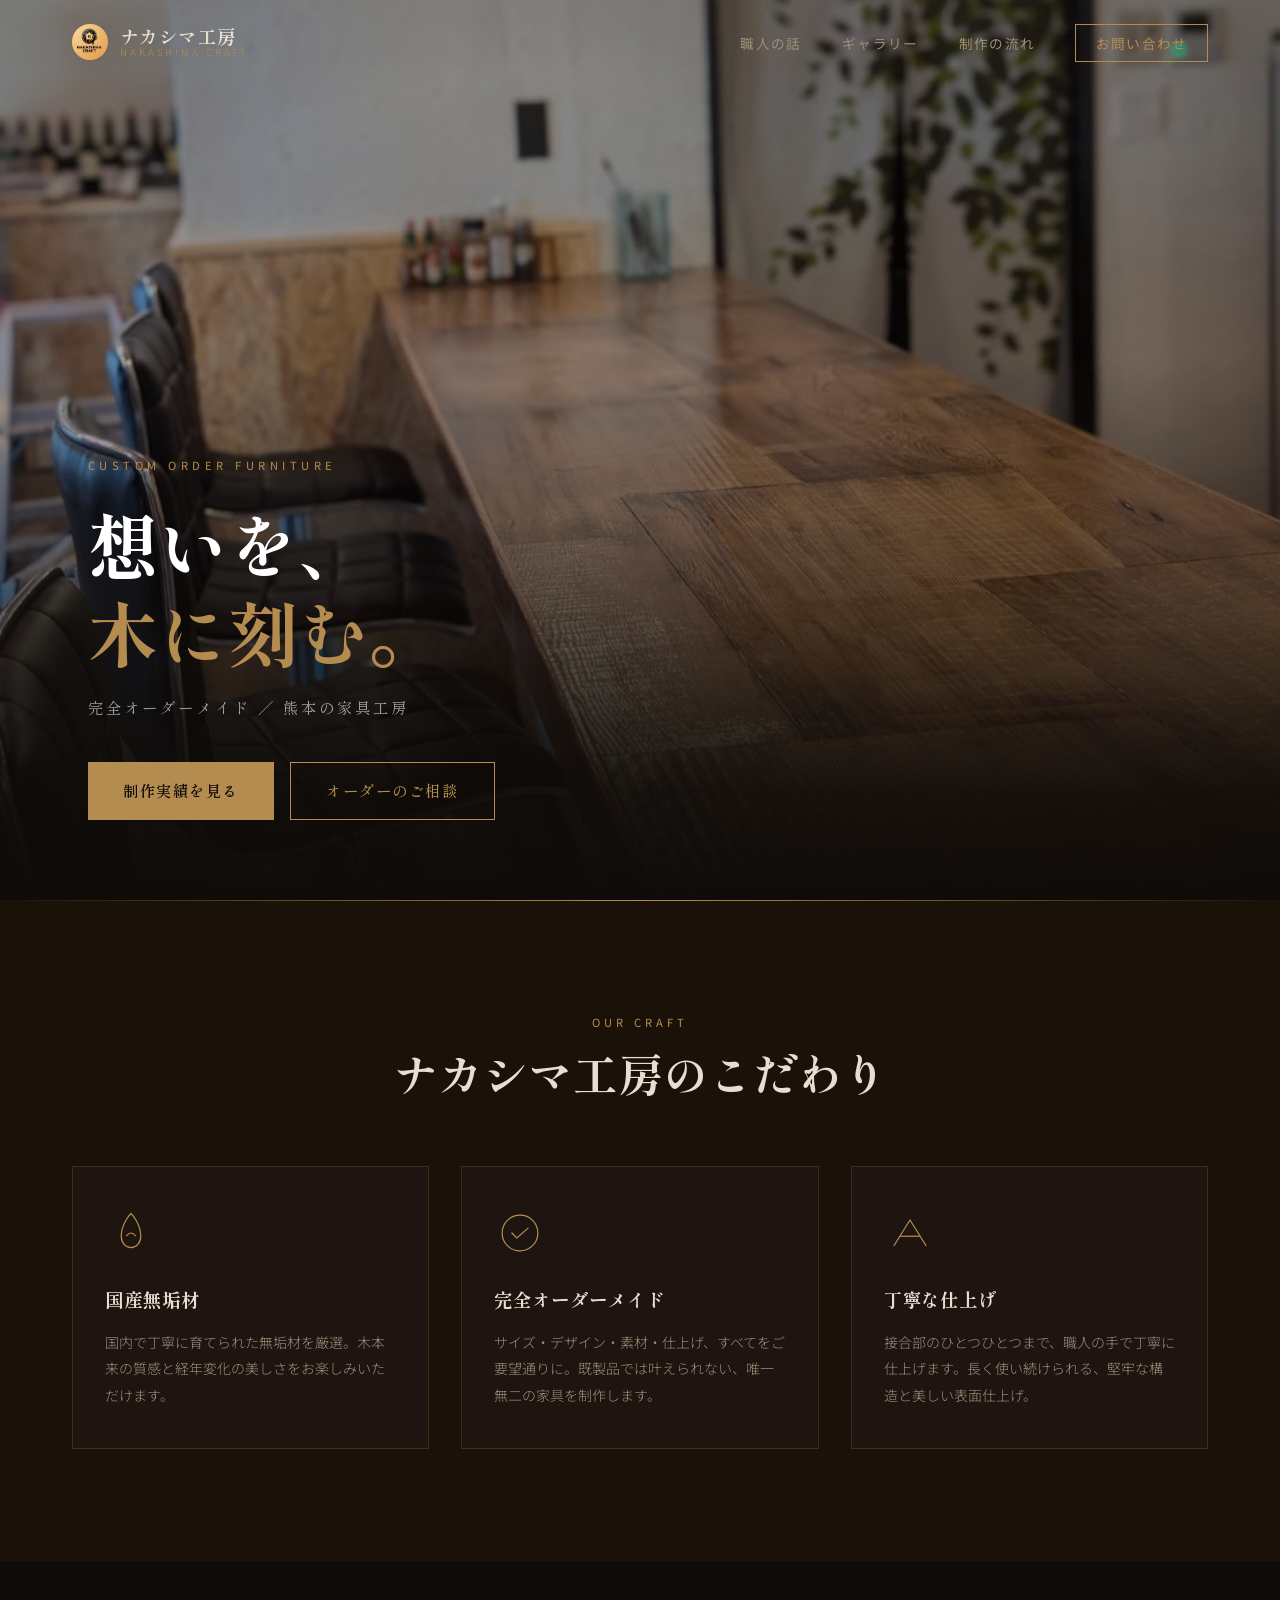
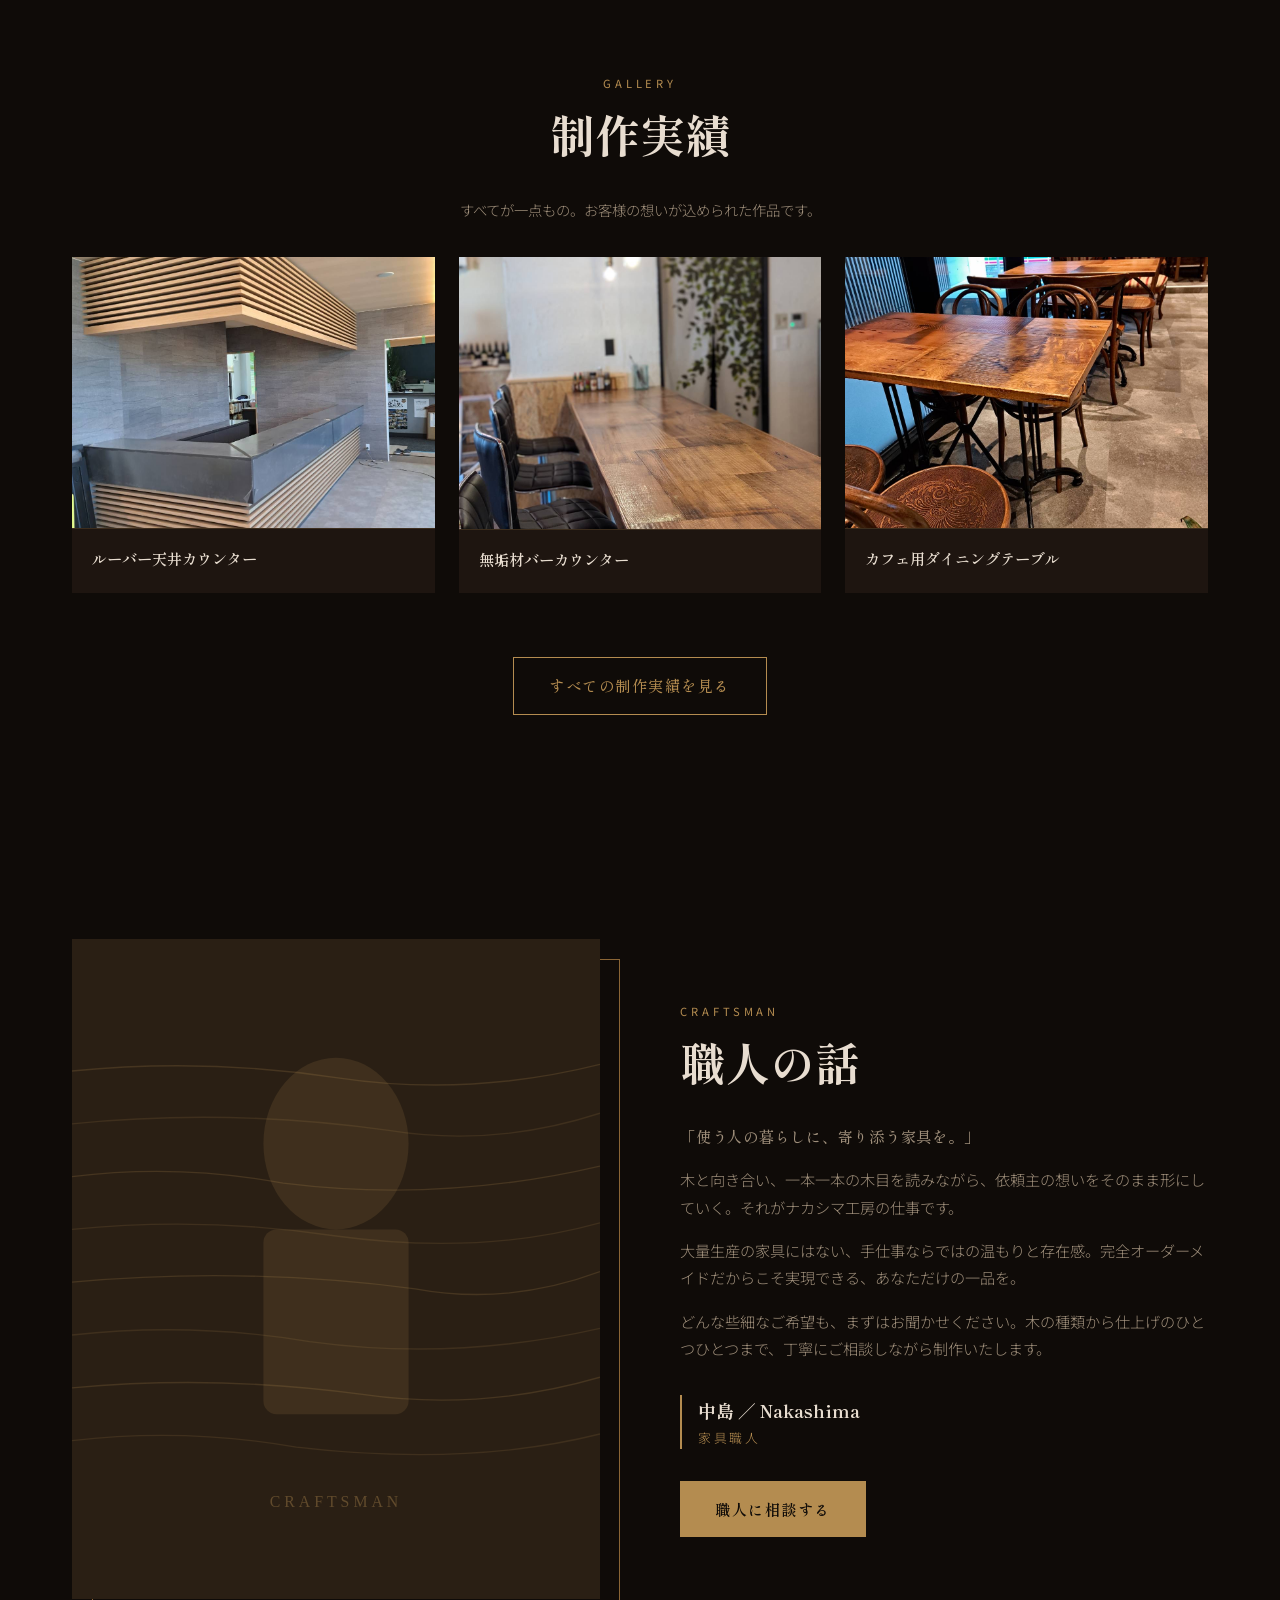
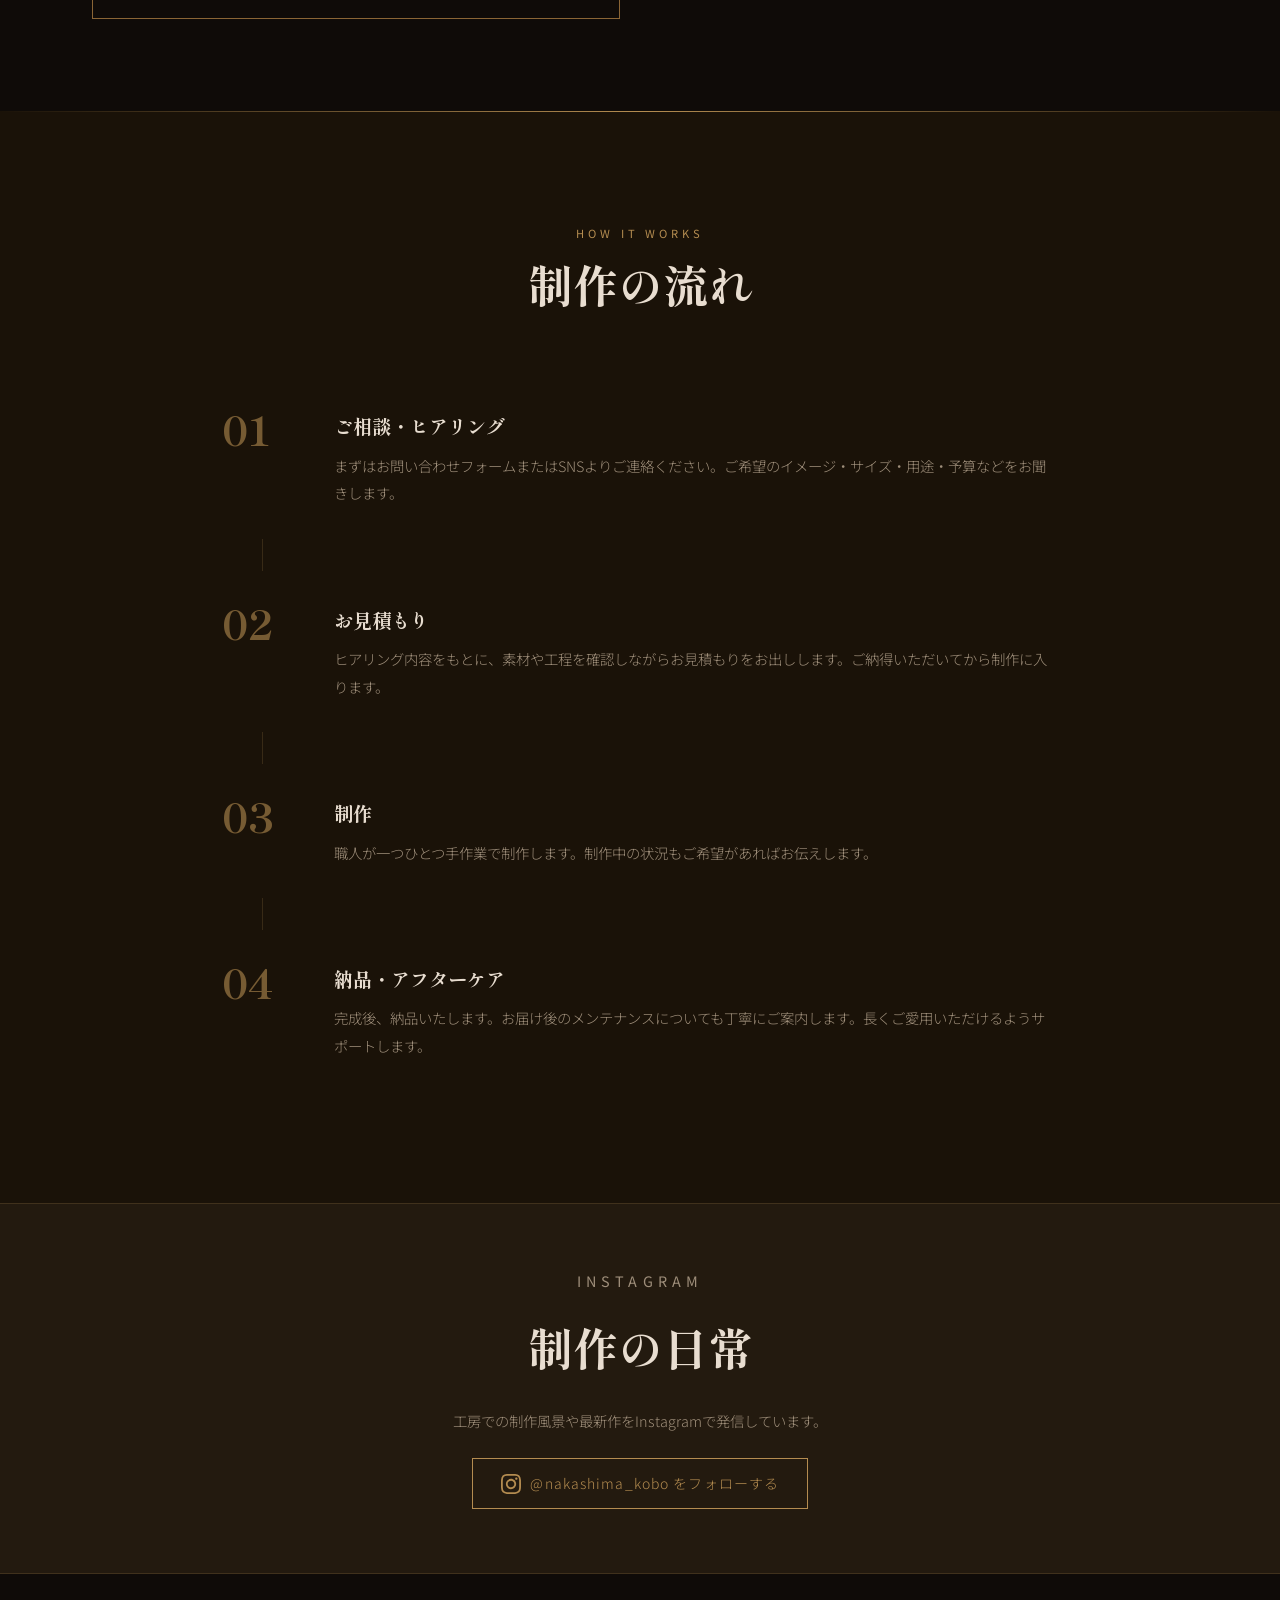
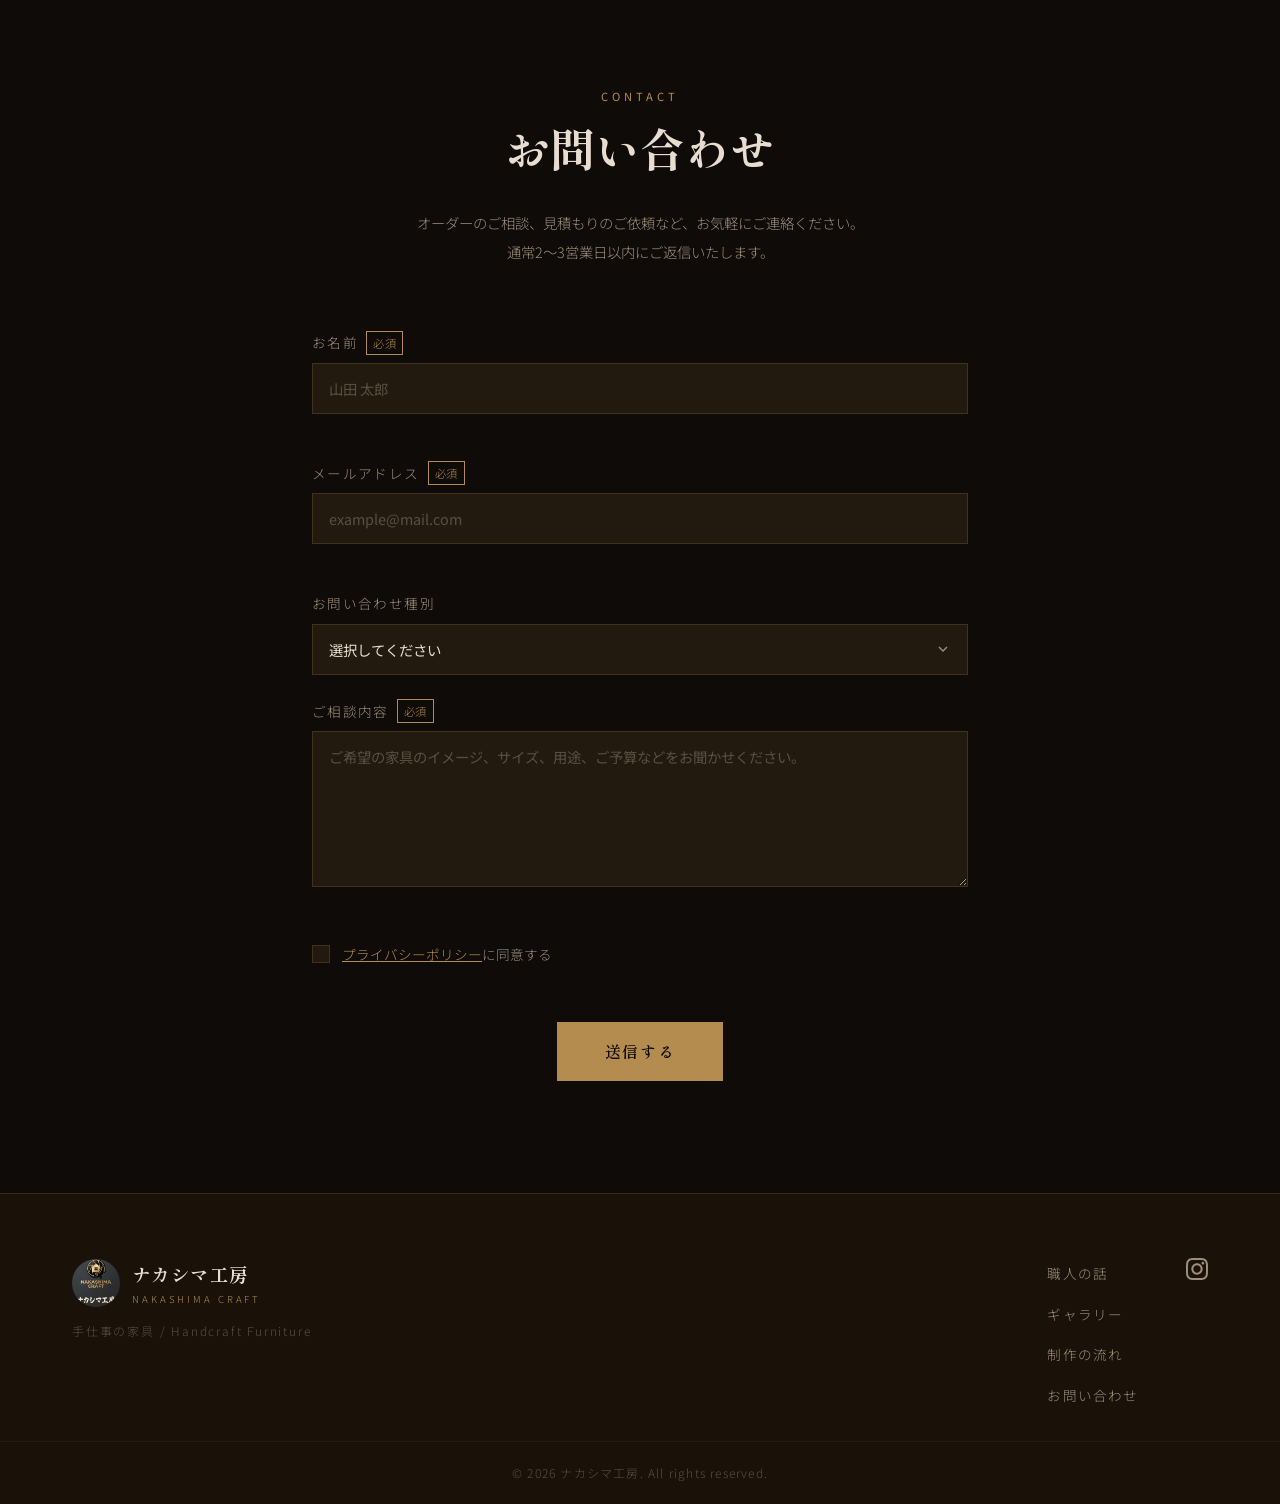
==== index.html @ 6dcc7ecb "ナカシマ工房 ウェブサイト初回コミット Co-Authored-By: Claude Opus 4.6 (1M context) <noreply@anthropic.com>" ====
<!DOCTYPE html>
<html lang="ja">
<head>
  <meta charset="UTF-8">
  <meta name="viewport" content="width=device-width, initial-scale=1.0">
  <meta name="description" content="ナカシマ工房 - 熊本の家具職人による完全オーダーメイド家具。依頼主の想いをそのまま形にします。">
  <title>ナカシマ工房 | 手仕事の家具</title>
  <link rel="stylesheet" href="css/style.css">
  <link rel="stylesheet" href="css/animations.css">
  <link rel="preconnect" href="https://fonts.googleapis.com">
  <link rel="preconnect" href="https://fonts.gstatic.com" crossorigin>
  <link href="https://fonts.googleapis.com/css2?family=Shippori+Mincho:wght@400;500;600;700;800&family=Zen+Old+Mincho:wght@400;700;900&family=Noto+Sans+JP:wght@300;400;500&display=swap" rel="stylesheet">
</head>
<body>

  <!-- ナビゲーション -->
  <header class="header" id="header">
    <div class="header__inner">
      <a href="#" class="header__logo">
        <img src="images/IMG_6795.jpg" alt="ナカシマ工房" class="header__logo-img">
        <div class="header__logo-text">
          <span class="logo-jp">ナカシマ工房</span>
          <span class="logo-en">NAKASHIMA CRAFT</span>
        </div>
      </a>
      <nav class="header__nav" id="nav">
        <ul class="nav__list">
          <li><a href="#about" class="nav__link">職人の話</a></li>
          <li><a href="gallery.html" class="nav__link">ギャラリー</a></li>
          <li><a href="#process" class="nav__link">制作の流れ</a></li>
          <li><a href="#contact" class="nav__link contact-btn">お問い合わせ</a></li>
        </ul>
      </nav>
      <button class="hamburger" id="hamburger" aria-label="メニュー">
        <span></span>
        <span></span>
        <span></span>
      </button>
    </div>
  </header>

  <!-- ヒーローセクション -->
  <section class="hero">
    <img src="images/IMG_6784.JPG" alt="ナカシマ工房 施工事例" class="hero__bg-img">
    <div class="hero__gradient"></div>
    <div class="hero__inner">
      <div class="hero__content">
        <p class="hero__eyebrow reveal-up">CUSTOM ORDER FURNITURE</p>
        <h1 class="hero__title reveal-up delay-1">
          想いを、<br><span class="title-accent">木に刻む。</span>
        </h1>
        <p class="hero__subtitle reveal-up delay-2">完全オーダーメイド ／ 熊本の家具工房</p>
        <div class="hero__cta reveal-up delay-3">
          <a href="gallery.html" class="btn btn--primary">制作実績を見る</a>
          <a href="#contact" class="btn btn--outline">オーダーのご相談</a>
        </div>
      </div>
    </div>
  </section>


  <!-- こだわりセクション -->
  <section class="features">
    <div class="features__inner">
      <div class="features__header">
        <p class="section-eyebrow">OUR CRAFT</p>
        <h2 class="section-title section-title--center">ナカシマ工房のこだわり</h2>
      </div>
      <div class="features__grid">
        <div class="feature-card reveal-up">
          <div class="feature-card__icon">
            <svg viewBox="0 0 64 64" xmlns="http://www.w3.org/2000/svg">
              <path d="M32 8 C32 8, 20 20, 20 36 C20 44 25.4 50 32 50 C38.6 50 44 44 44 36 C44 20 32 8 32 8Z" fill="none" stroke="currentColor" stroke-width="1.5"/>
              <path d="M26 36 Q32 28 38 36" fill="none" stroke="currentColor" stroke-width="1.5"/>
            </svg>
          </div>
          <h3 class="feature-card__title">国産無垢材</h3>
          <p class="feature-card__text">国内で丁寧に育てられた無垢材を厳選。木本来の質感と経年変化の美しさをお楽しみいただけます。</p>
        </div>
        <div class="feature-card reveal-up delay-1">
          <div class="feature-card__icon">
            <svg viewBox="0 0 64 64" xmlns="http://www.w3.org/2000/svg">
              <circle cx="32" cy="32" r="22" fill="none" stroke="currentColor" stroke-width="1.5"/>
              <path d="M22 32 L28 38 L42 26" fill="none" stroke="currentColor" stroke-width="1.5" stroke-linecap="round"/>
            </svg>
          </div>
          <h3 class="feature-card__title">完全オーダーメイド</h3>
          <p class="feature-card__text">サイズ・デザイン・素材・仕上げ、すべてをご要望通りに。既製品では叶えられない、唯一無二の家具を制作します。</p>
        </div>
        <div class="feature-card reveal-up delay-2">
          <div class="feature-card__icon">
            <svg viewBox="0 0 64 64" xmlns="http://www.w3.org/2000/svg">
              <path d="M12 48 L32 16 L52 48" fill="none" stroke="currentColor" stroke-width="1.5" stroke-linejoin="round"/>
              <path d="M20 36 L44 36" stroke="currentColor" stroke-width="1.5"/>
            </svg>
          </div>
          <h3 class="feature-card__title">丁寧な仕上げ</h3>
          <p class="feature-card__text">接合部のひとつひとつまで、職人の手で丁寧に仕上げます。長く使い続けられる、堅牢な構造と美しい表面仕上げ。</p>
        </div>
      </div>
    </div>
  </section>

  <!-- ギャラリー プレビュー -->
  <section class="gallery" id="gallery">
    <div class="gallery__inner">
      <div class="gallery__header">
        <p class="section-eyebrow">GALLERY</p>
        <h2 class="section-title section-title--center">制作実績</h2>
        <p class="gallery__desc">すべてが一点もの。お客様の想いが込められた作品です。</p>
      </div>
      <div class="gallery__grid" id="galleryGrid">
        <div class="gallery-item reveal-up" data-category="counter">
          <div class="gallery-item__img">
            <img src="images/IMG_6765.JPG" alt="ルーバーカウンター" loading="lazy">
          </div>
          <div class="gallery-item__info">
            <h3 class="gallery-item__name">ルーバー天井カウンター</h3>
          </div>
        </div>
        <div class="gallery-item reveal-up delay-1" data-category="counter">
          <div class="gallery-item__img">
            <img src="images/IMG_6784.JPG" alt="バーカウンター" loading="lazy">
          </div>
          <div class="gallery-item__info">
            <h3 class="gallery-item__name">無垢材バーカウンター</h3>
          </div>
        </div>
        <div class="gallery-item reveal-up delay-2" data-category="counter">
          <div class="gallery-item__img">
            <img src="images/IMG_6778.JPG" alt="カフェテーブル" loading="lazy">
          </div>
          <div class="gallery-item__info">
            <h3 class="gallery-item__name">カフェ用ダイニングテーブル</h3>
          </div>
        </div>
      </div>
      <div class="gallery__more">
        <a href="gallery.html" class="btn btn--outline">すべての制作実績を見る</a>
      </div>
    </div>
  </section>

  <!-- 職人の話 -->
  <section class="about" id="about">
    <div class="about__inner">
      <div class="about__image-wrap reveal-left">
        <div class="about__image-placeholder">
          <div class="image-placeholder-inner">
            <svg viewBox="0 0 400 500" xmlns="http://www.w3.org/2000/svg" width="100%" height="100%">
              <rect width="400" height="500" fill="#2a1f14"/>
              <path d="M0,100 Q100,90 200,105 Q300,120 400,95" stroke="rgba(180,140,80,0.2)" stroke-width="1" fill="none"/>
              <path d="M0,140 Q120,128 240,145 Q320,158 400,132" stroke="rgba(180,140,80,0.15)" stroke-width="1" fill="none"/>
              <path d="M0,180 Q80,170 160,185 Q280,200 400,172" stroke="rgba(180,140,80,0.2)" stroke-width="1" fill="none"/>
              <path d="M0,220 Q100,210 200,225 Q310,240 400,215" stroke="rgba(180,140,80,0.15)" stroke-width="1" fill="none"/>
              <path d="M0,260 Q130,248 260,265 Q330,278 400,252" stroke="rgba(180,140,80,0.2)" stroke-width="1" fill="none"/>
              <path d="M0,300 Q90,290 180,305 Q290,320 400,295" stroke="rgba(180,140,80,0.15)" stroke-width="1" fill="none"/>
              <path d="M0,340 Q110,330 220,345 Q310,358 400,332" stroke="rgba(180,140,80,0.2)" stroke-width="1" fill="none"/>
              <path d="M0,380 Q85,370 170,385 Q300,400 400,375" stroke="rgba(180,140,80,0.15)" stroke-width="1" fill="none"/>
              <ellipse cx="200" cy="155" rx="55" ry="65" fill="rgba(180,140,80,0.15)"/>
              <rect x="145" y="220" width="110" height="140" rx="10" fill="rgba(180,140,80,0.15)"/>
              <text x="200" y="430" text-anchor="middle" fill="rgba(180,140,80,0.4)" font-size="12" font-family="serif" letter-spacing="3">CRAFTSMAN</text>
            </svg>
          </div>
        </div>
        <div class="about__image-frame"></div>
      </div>
      <div class="about__text reveal-right">
        <p class="section-eyebrow">CRAFTSMAN</p>
        <h2 class="section-title">職人の話</h2>
        <div class="about__message">
          <p class="about__lead">
            「使う人の暮らしに、寄り添う家具を。」
          </p>
          <p>
            木と向き合い、一本一本の木目を読みながら、依頼主の想いをそのまま形にしていく。それがナカシマ工房の仕事です。
          </p>
          <p>
            大量生産の家具にはない、手仕事ならではの温もりと存在感。完全オーダーメイドだからこそ実現できる、あなただけの一品を。
          </p>
          <p>
            どんな些細なご希望も、まずはお聞かせください。木の種類から仕上げのひとつひとつまで、丁寧にご相談しながら制作いたします。
          </p>
        </div>
        <div class="about__signature">
          <span class="signature-name">中島 ／ Nakashima</span>
          <span class="signature-role">家具職人</span>
        </div>
        <a href="#contact" class="btn btn--primary">職人に相談する</a>
      </div>
    </div>
  </section>

  <!-- 制作の流れ -->
  <section class="process" id="process">
    <div class="process__inner">
      <div class="process__header">
        <p class="section-eyebrow">HOW IT WORKS</p>
        <h2 class="section-title section-title--center">制作の流れ</h2>
      </div>
      <div class="process__steps">
        <div class="process-step reveal-up">
          <div class="step-num">01</div>
          <div class="step-content">
            <h3>ご相談・ヒアリング</h3>
            <p>まずはお問い合わせフォームまたはSNSよりご連絡ください。ご希望のイメージ・サイズ・用途・予算などをお聞きします。</p>
          </div>
        </div>
        <div class="process-connector"></div>
        <div class="process-step reveal-up delay-1">
          <div class="step-num">02</div>
          <div class="step-content">
            <h3>お見積もり</h3>
            <p>ヒアリング内容をもとに、素材や工程を確認しながらお見積もりをお出しします。ご納得いただいてから制作に入ります。</p>
          </div>
        </div>
        <div class="process-connector"></div>
        <div class="process-step reveal-up delay-2">
          <div class="step-num">03</div>
          <div class="step-content">
            <h3>制作</h3>
            <p>職人が一つひとつ手作業で制作します。制作中の状況もご希望があればお伝えします。</p>
          </div>
        </div>
        <div class="process-connector"></div>
        <div class="process-step reveal-up delay-3">
          <div class="step-num">04</div>
          <div class="step-content">
            <h3>納品・アフターケア</h3>
            <p>完成後、納品いたします。お届け後のメンテナンスについても丁寧にご案内します。長くご愛用いただけるようサポートします。</p>
          </div>
        </div>
      </div>
    </div>
  </section>

  <!-- Instagram連携 -->
  <section class="instagram">
    <div class="instagram__inner">
      <div class="instagram__header">
        <p class="section-eyebrow">INSTAGRAM</p>
        <h2 class="section-title section-title--center">制作の日常</h2>
        <p>工房での制作風景や最新作をInstagramで発信しています。</p>
        <a href="https://www.instagram.com/" target="_blank" rel="noopener noreferrer" class="instagram__link">
          <svg viewBox="0 0 24 24" xmlns="http://www.w3.org/2000/svg" width="20" height="20" fill="currentColor">
            <path d="M12 2.163c3.204 0 3.584.012 4.85.07 3.252.148 4.771 1.691 4.919 4.919.058 1.265.069 1.645.069 4.849 0 3.205-.012 3.584-.069 4.849-.149 3.225-1.664 4.771-4.919 4.919-1.266.058-1.644.07-4.85.07-3.204 0-3.584-.012-4.849-.07-3.26-.149-4.771-1.699-4.919-4.92-.058-1.265-.07-1.644-.07-4.849 0-3.204.013-3.583.07-4.849.149-3.227 1.664-4.771 4.919-4.919 1.266-.057 1.645-.069 4.849-.069zm0-2.163c-3.259 0-3.667.014-4.947.072-4.358.2-6.78 2.618-6.98 6.98-.059 1.281-.073 1.689-.073 4.948 0 3.259.014 3.668.072 4.948.2 4.358 2.618 6.78 6.98 6.98 1.281.058 1.689.072 4.948.072 3.259 0 3.668-.014 4.948-.072 4.354-.2 6.782-2.618 6.979-6.98.059-1.28.073-1.689.073-4.948 0-3.259-.014-3.667-.072-4.947-.196-4.354-2.617-6.78-6.979-6.98-1.281-.059-1.69-.073-4.949-.073zm0 5.838c-3.403 0-6.162 2.759-6.162 6.162s2.759 6.163 6.162 6.163 6.162-2.759 6.162-6.163c0-3.403-2.759-6.162-6.162-6.162zm0 10.162c-2.209 0-4-1.79-4-4 0-2.209 1.791-4 4-4s4 1.791 4 4c0 2.21-1.791 4-4 4zm6.406-11.845c-.796 0-1.441.645-1.441 1.44s.645 1.44 1.441 1.44c.795 0 1.439-.645 1.439-1.44s-.644-1.44-1.439-1.44z"/>
          </svg>
          @nakashima_kobo をフォローする
        </a>
      </div>
    </div>
  </section>

  <!-- お問い合わせ -->
  <section class="contact" id="contact">
    <div class="contact__inner">
      <div class="contact__header">
        <p class="section-eyebrow">CONTACT</p>
        <h2 class="section-title section-title--center">お問い合わせ</h2>
        <p class="contact__lead">オーダーのご相談、見積もりのご依頼など、お気軽にご連絡ください。<br>通常2〜3営業日以内にご返信いたします。</p>
      </div>
      <form class="contact-form" id="contactForm" novalidate>
        <div class="form-group">
          <label for="name" class="form-label">お名前 <span class="required">必須</span></label>
          <input type="text" id="name" name="name" class="form-input" placeholder="山田 太郎" required>
          <span class="form-error" id="nameError"></span>
        </div>
        <div class="form-group">
          <label for="email" class="form-label">メールアドレス <span class="required">必須</span></label>
          <input type="email" id="email" name="email" class="form-input" placeholder="example@mail.com" required>
          <span class="form-error" id="emailError"></span>
        </div>
        <div class="form-group">
          <label for="inquiry-type" class="form-label">お問い合わせ種別</label>
          <select id="inquiry-type" name="inquiry-type" class="form-input form-select">
            <option value="">選択してください</option>
            <option value="order">オーダー家具のご相談</option>
            <option value="estimate">お見積もり依頼</option>
            <option value="other">その他</option>
          </select>
        </div>
        <div class="form-group">
          <label for="message" class="form-label">ご相談内容 <span class="required">必須</span></label>
          <textarea id="message" name="message" class="form-input form-textarea" placeholder="ご希望の家具のイメージ、サイズ、用途、ご予算などをお聞かせください。" rows="6" required></textarea>
          <span class="form-error" id="messageError"></span>
        </div>
        <div class="form-group form-group--privacy">
          <label class="form-checkbox">
            <input type="checkbox" id="privacy" name="privacy" required>
            <span class="checkbox-custom"></span>
            <span class="checkbox-label"><a href="#" class="link">プライバシーポリシー</a>に同意する</span>
          </label>
          <span class="form-error" id="privacyError"></span>
        </div>
        <div class="form-submit">
          <button type="submit" class="btn btn--primary btn--large" id="submitBtn">
            <span class="btn-text">送信する</span>
            <span class="btn-loader" style="display:none">送信中...</span>
          </button>
        </div>
        <div class="form-success" id="formSuccess" style="display:none">
          <svg viewBox="0 0 64 64" xmlns="http://www.w3.org/2000/svg" width="48" height="48">
            <circle cx="32" cy="32" r="28" fill="none" stroke="currentColor" stroke-width="2"/>
            <path d="M20 32 L28 40 L44 24" fill="none" stroke="currentColor" stroke-width="2.5" stroke-linecap="round" stroke-linejoin="round"/>
          </svg>
          <p>お問い合わせを受け付けました。<br>2〜3営業日以内にご返信いたします。</p>
        </div>
      </form>
    </div>
  </section>

  <!-- フッター -->
  <footer class="footer">
    <div class="footer__inner">
      <div class="footer__brand">
        <div class="footer__brand-logo">
          <img src="images/IMG_6796.jpg" alt="ナカシマ工房" class="footer__logo-img">
          <div>
            <span class="logo-jp">ナカシマ工房</span>
            <span class="logo-en">NAKASHIMA CRAFT</span>
          </div>
        </div>
        <p class="footer__tagline">手仕事の家具 / Handcraft Furniture</p>
      </div>
      <nav class="footer__nav">
        <ul>
          <li><a href="#about">職人の話</a></li>
          <li><a href="gallery.html">ギャラリー</a></li>
          <li><a href="#process">制作の流れ</a></li>
          <li><a href="#contact">お問い合わせ</a></li>
        </ul>
      </nav>
      <div class="footer__sns">
        <a href="https://www.instagram.com/" target="_blank" rel="noopener noreferrer" aria-label="Instagram">
          <svg viewBox="0 0 24 24" xmlns="http://www.w3.org/2000/svg" width="22" height="22" fill="currentColor">
            <path d="M12 2.163c3.204 0 3.584.012 4.85.07 3.252.148 4.771 1.691 4.919 4.919.058 1.265.069 1.645.069 4.849 0 3.205-.012 3.584-.069 4.849-.149 3.225-1.664 4.771-4.919 4.919-1.266.058-1.644.07-4.85.07-3.204 0-3.584-.012-4.849-.07-3.26-.149-4.771-1.699-4.919-4.92-.058-1.265-.07-1.644-.07-4.849 0-3.204.013-3.583.07-4.849.149-3.227 1.664-4.771 4.919-4.919 1.266-.057 1.645-.069 4.849-.069zm0-2.163c-3.259 0-3.667.014-4.947.072-4.358.2-6.78 2.618-6.98 6.98-.059 1.281-.073 1.689-.073 4.948 0 3.259.014 3.668.072 4.948.2 4.358 2.618 6.78 6.98 6.98 1.281.058 1.689.072 4.948.072 3.259 0 3.668-.014 4.948-.072 4.354-.2 6.782-2.618 6.979-6.98.059-1.28.073-1.689.073-4.948 0-3.259-.014-3.667-.072-4.947-.196-4.354-2.617-6.78-6.979-6.98-1.281-.059-1.69-.073-4.949-.073zm0 5.838c-3.403 0-6.162 2.759-6.162 6.162s2.759 6.163 6.162 6.163 6.162-2.759 6.162-6.163c0-3.403-2.759-6.162-6.162-6.162zm0 10.162c-2.209 0-4-1.79-4-4 0-2.209 1.791-4 4-4s4 1.791 4 4c0 2.21-1.791 4-4 4zm6.406-11.845c-.796 0-1.441.645-1.441 1.44s.645 1.44 1.441 1.44c.795 0 1.439-.645 1.439-1.44s-.644-1.44-1.439-1.44z"/>
          </svg>
        </a>
      </div>
    </div>
    <div class="footer__bottom">
      <p>&copy; 2026 ナカシマ工房. All rights reserved.</p>
    </div>
  </footer>

  <!-- ページトップボタン -->
  <button class="page-top" id="pageTop" aria-label="ページトップへ">
    <svg viewBox="0 0 24 24" xmlns="http://www.w3.org/2000/svg" width="20" height="20" fill="none" stroke="currentColor" stroke-width="2">
      <path d="M18 15 L12 9 L6 15"/>
    </svg>
  </button>

  <script src="js/main.js"></script>
</body>
</html>
---- css/style.css ----
/* ============================================
   ナカシマ工房 - メインスタイルシート
   和モダン × 職人 × ダークラグジュアリー
   ============================================ */

/* ── CSS変数 ── */
:root {
  --color-bg:        #0f0b08;
  --color-bg-2:      #1a1208;
  --color-bg-card:   #1e1510;
  --color-surface:   #231a0f;
  --color-gold:      #b48c50;
  --color-gold-lt:   #d4a96a;
  --color-gold-dk:   #8a6535;
  --color-text:      #e8ddd0;
  --color-text-sub:  #9e8e7a;
  --color-text-muted:#5a4e42;
  --color-line:      rgba(180, 140, 80, 0.2);
  --color-line-lt:   rgba(180, 140, 80, 0.08);

  --font-mincho:     'Shippori Mincho', 'Zen Old Mincho', Georgia, serif;
  --font-sans:       'Noto Sans JP', sans-serif;

  --spacing-xs:  0.5rem;
  --spacing-sm:  1rem;
  --spacing-md:  2rem;
  --spacing-lg:  4rem;
  --spacing-xl:  7rem;
  --spacing-2xl: 10rem;

  --max-width: 1200px;
  --radius-sm: 4px;
  --radius-md: 8px;

  --transition: 0.4s cubic-bezier(0.25, 0.1, 0.25, 1);
  --transition-slow: 0.7s cubic-bezier(0.25, 0.1, 0.25, 1);
}

/* ── リセット・ベース ── */
*, *::before, *::after {
  box-sizing: border-box;
  margin: 0;
  padding: 0;
}

html {
  scroll-behavior: smooth;
  font-size: 16px;
}

body {
  background-color: var(--color-bg);
  color: var(--color-text);
  font-family: var(--font-sans);
  font-weight: 300;
  line-height: 1.8;
  overflow-x: hidden;
}

img {
  max-width: 100%;
  height: auto;
  display: block;
}

a {
  color: inherit;
  text-decoration: none;
  transition: color var(--transition);
}

ul, ol {
  list-style: none;
}

button {
  cursor: pointer;
  border: none;
  background: none;
  font-family: inherit;
}

/* ── タイポグラフィ ── */
.section-eyebrow {
  font-family: var(--font-sans);
  font-size: 0.7rem;
  font-weight: 400;
  letter-spacing: 0.35em;
  color: var(--color-gold);
  text-transform: uppercase;
  margin-bottom: 0.75rem;
  display: block;
}

.section-title {
  font-family: var(--font-mincho);
  font-size: clamp(1.8rem, 4vw, 2.8rem);
  font-weight: 700;
  color: var(--color-text);
  line-height: 1.3;
  margin-bottom: var(--spacing-md);
}

.section-title--center {
  text-align: center;
}

/* ── ボタン ── */
.btn {
  display: inline-flex;
  align-items: center;
  gap: 0.5rem;
  padding: 0.9rem 2.2rem;
  font-family: var(--font-mincho);
  font-size: 0.95rem;
  font-weight: 500;
  letter-spacing: 0.1em;
  border-radius: 0;
  transition: all var(--transition);
  position: relative;
  overflow: hidden;
}

.btn--primary {
  background: var(--color-gold);
  color: var(--color-bg);
  font-weight: 600;
}

.btn--primary:hover {
  background: var(--color-bg);
  color: var(--color-gold);
  box-shadow: inset 0 0 0 1px var(--color-gold);
}

.btn--outline {
  border: 1px solid var(--color-gold);
  color: var(--color-gold);
}

.btn--outline:hover {
  background: var(--color-gold);
  color: var(--color-bg);
}

.btn--large {
  padding: 1.1rem 3rem;
  font-size: 1rem;
}

/* ── ヘッダー ── */
.header {
  position: fixed;
  top: 0;
  left: 0;
  right: 0;
  z-index: 100;
  padding: 1.5rem 0;
  transition: all var(--transition);
}

.header.scrolled {
  background: rgba(15, 11, 8, 0.95);
  backdrop-filter: blur(12px);
  padding: 1rem 0;
  border-bottom: 1px solid var(--color-line);
}

.header__inner {
  max-width: var(--max-width);
  margin: 0 auto;
  padding: 0 2rem;
  display: flex;
  align-items: center;
  justify-content: space-between;
}

.header__logo {
  display: flex;
  align-items: center;
  gap: 0.75rem;
  line-height: 1.2;
}

.header__logo-img {
  width: 36px;
  height: 36px;
  object-fit: cover;
  border-radius: 50%;
}

.header__logo-text {
  display: flex;
  flex-direction: column;
}

.logo-jp {
  font-family: var(--font-mincho);
  font-size: 1.15rem;
  font-weight: 700;
  color: var(--color-text);
  letter-spacing: 0.08em;
}

.logo-en {
  font-size: 0.6rem;
  letter-spacing: 0.3em;
  color: var(--color-gold);
  text-transform: uppercase;
}

.nav__list {
  display: flex;
  align-items: center;
  gap: 2.5rem;
}

.nav__link {
  font-size: 0.85rem;
  font-weight: 400;
  letter-spacing: 0.1em;
  color: var(--color-text-sub);
  position: relative;
  transition: color var(--transition);
}

.nav__link::after {
  content: '';
  position: absolute;
  bottom: -4px;
  left: 0;
  width: 0;
  height: 1px;
  background: var(--color-gold);
  transition: width var(--transition);
}

.nav__link:hover {
  color: var(--color-text);
}

.nav__link:hover::after {
  width: 100%;
}

.nav__link.contact-btn {
  padding: 0.5rem 1.2rem;
  border: 1px solid var(--color-gold);
  color: var(--color-gold);
}

.nav__link.contact-btn::after {
  display: none;
}

.nav__link.contact-btn:hover {
  background: var(--color-gold);
  color: var(--color-bg);
}

.hamburger {
  display: none;
  flex-direction: column;
  gap: 6px;
  padding: 4px;
}

.hamburger span {
  display: block;
  width: 26px;
  height: 1px;
  background: var(--color-text);
  transition: all var(--transition);
}

.hamburger.active span:nth-child(1) {
  transform: translateY(7px) rotate(45deg);
}

.hamburger.active span:nth-child(2) {
  opacity: 0;
}

.hamburger.active span:nth-child(3) {
  transform: translateY(-7px) rotate(-45deg);
}

/* ── ヒーロー ── */
.hero {
  height: 100vh;
  min-height: 600px;
  position: relative;
  overflow: hidden;
  display: flex;
  align-items: flex-end;
}


.hero__bg-img {
  position: absolute;
  inset: 0;
  width: 100%;
  height: 100%;
  object-fit: cover;
  object-position: center 70%;
  z-index: 0;
}

.hero__gradient {
  position: absolute;
  inset: 0;
  z-index: 1;
  background:
    linear-gradient(
      to bottom,
      rgba(15, 11, 8, 0.4) 0%,
      rgba(15, 11, 8, 0.3) 40%,
      rgba(15, 11, 8, 0.6) 65%,
      rgba(15, 11, 8, 0.95) 88%,
      var(--color-bg) 100%
    );
}

.hero__inner {
  position: relative;
  z-index: 2;
  max-width: var(--max-width);
  margin: 0 auto;
  padding: 0 3rem 5rem;
  width: 100%;
  height: 100%;
  display: flex;
  flex-direction: column;
  justify-content: flex-end;
}

.hero__content {
  /* テキスト左側 */
}


.hero__eyebrow {
  font-size: 0.7rem;
  font-weight: 400;
  letter-spacing: 0.4em;
  color: var(--color-gold);
  text-transform: uppercase;
  margin-bottom: 1.5rem;
  display: block;
}

.hero__title {
  font-family: var(--font-mincho);
  font-size: clamp(2.8rem, 5.5vw, 5rem);
  font-weight: 700;
  line-height: 1.25;
  margin-bottom: 1.2rem;
  color: #fff;
}

.title-accent {
  color: var(--color-gold);
}

.hero__subtitle {
  font-family: var(--font-mincho);
  font-size: clamp(0.85rem, 1.2vw, 1rem);
  color: rgba(255, 255, 255, 0.6);
  letter-spacing: 0.2em;
  margin-bottom: 2.5rem;
}

.hero__cta {
  display: flex;
  gap: 1rem;
  flex-wrap: wrap;
}


/* ── 統計 ── */
.stats {
  padding: var(--spacing-lg) 0;
  border-top: 1px solid var(--color-line);
  border-bottom: 1px solid var(--color-line);
  background: var(--color-bg-2);
}

.stats__inner {
  max-width: var(--max-width);
  margin: 0 auto;
  padding: 0 2rem;
  display: flex;
  align-items: center;
  justify-content: center;
  gap: 0;
}

.stat-item {
  flex: 1;
  text-align: center;
  padding: 1rem 2rem;
}

.stat-num {
  font-family: var(--font-mincho);
  font-size: clamp(2.5rem, 5vw, 4rem);
  font-weight: 800;
  color: var(--color-gold);
  line-height: 1;
}

.stat-unit {
  font-family: var(--font-mincho);
  font-size: 1.5rem;
  color: var(--color-gold);
}

.stat-label {
  font-size: 0.8rem;
  letter-spacing: 0.15em;
  color: var(--color-text-sub);
  margin-top: 0.5rem;
}

.stat-divider {
  width: 1px;
  height: 60px;
  background: var(--color-line);
  flex-shrink: 0;
}

/* ── About ── */
.about {
  padding: var(--spacing-xl) 0;
  overflow: hidden;
}

.about__inner {
  max-width: var(--max-width);
  margin: 0 auto;
  padding: 0 2rem;
  display: grid;
  grid-template-columns: 1fr 1fr;
  gap: 5rem;
  align-items: center;
}

.about__image-wrap {
  position: relative;
}

.about__image-placeholder {
  aspect-ratio: 4/5;
  overflow: hidden;
  position: relative;
}

.image-placeholder-inner {
  width: 100%;
  height: 100%;
}

.about__image-frame {
  position: absolute;
  top: 20px;
  left: 20px;
  right: -20px;
  bottom: -20px;
  border: 1px solid var(--color-gold-dk);
  z-index: -1;
}

.about__message {
  margin-bottom: 2rem;
}

.about__lead {
  font-family: var(--font-mincho);
  font-size: 1.3rem;
  color: var(--color-gold-lt);
  margin-bottom: 1.5rem;
  font-weight: 500;
  letter-spacing: 0.05em;
}

.about__message p {
  color: var(--color-text-sub);
  margin-bottom: 1rem;
  font-size: 0.95rem;
}

.about__signature {
  display: flex;
  flex-direction: column;
  border-left: 2px solid var(--color-gold);
  padding-left: 1rem;
  margin-bottom: 2rem;
}

.signature-name {
  font-family: var(--font-mincho);
  font-size: 1.1rem;
  font-weight: 700;
  color: var(--color-text);
}

.signature-role {
  font-size: 0.8rem;
  letter-spacing: 0.2em;
  color: var(--color-gold);
}

/* ── Features ── */
.features {
  padding: var(--spacing-xl) 0;
  background: var(--color-bg-2);
  position: relative;
}

.features::before {
  content: '';
  position: absolute;
  top: 0;
  left: 0;
  right: 0;
  height: 1px;
  background: linear-gradient(to right, transparent, var(--color-gold), transparent);
}

.features__inner {
  max-width: var(--max-width);
  margin: 0 auto;
  padding: 0 2rem;
}

.features__header {
  text-align: center;
  margin-bottom: var(--spacing-lg);
}

.features__grid {
  display: grid;
  grid-template-columns: repeat(3, 1fr);
  gap: 2rem;
}

.feature-card {
  padding: 2.5rem 2rem;
  border: 1px solid var(--color-line);
  background: var(--color-bg-card);
  position: relative;
  transition: all var(--transition);
  overflow: hidden;
}

.feature-card::before {
  content: '';
  position: absolute;
  bottom: 0;
  left: 0;
  right: 0;
  height: 2px;
  background: var(--color-gold);
  transform: scaleX(0);
  transform-origin: left;
  transition: transform var(--transition);
}

.feature-card:hover {
  border-color: var(--color-gold-dk);
  transform: translateY(-4px);
}

.feature-card:hover::before {
  transform: scaleX(1);
}

.feature-card__icon {
  width: 52px;
  height: 52px;
  color: var(--color-gold);
  margin-bottom: 1.5rem;
}

.feature-card__title {
  font-family: var(--font-mincho);
  font-size: 1.15rem;
  font-weight: 700;
  color: var(--color-text);
  margin-bottom: 0.75rem;
  letter-spacing: 0.05em;
}

.feature-card__text {
  font-size: 0.875rem;
  color: var(--color-text-sub);
  line-height: 1.9;
}

/* ── Gallery ── */
.gallery {
  padding: var(--spacing-xl) 0;
}

.gallery__inner {
  max-width: var(--max-width);
  margin: 0 auto;
  padding: 0 2rem;
}

.gallery__header {
  text-align: center;
  margin-bottom: var(--spacing-md);
}

.gallery__desc {
  color: var(--color-text-sub);
  font-size: 0.9rem;
  line-height: 2;
  margin-top: 0.5rem;
}

.gallery__filter {
  display: flex;
  justify-content: center;
  gap: 0.5rem;
  flex-wrap: wrap;
  margin-bottom: var(--spacing-lg);
}

.filter-btn {
  padding: 0.5rem 1.25rem;
  font-size: 0.8rem;
  font-family: var(--font-sans);
  letter-spacing: 0.1em;
  border: 1px solid var(--color-line);
  color: var(--color-text-sub);
  background: transparent;
  cursor: pointer;
  transition: all var(--transition);
}

.filter-btn:hover,
.filter-btn.active {
  border-color: var(--color-gold);
  color: var(--color-gold);
  background: rgba(180, 140, 80, 0.08);
}

.gallery__grid {
  display: grid;
  grid-template-columns: repeat(3, 1fr);
  gap: 1.5rem;
}

.gallery-item {
  overflow: hidden;
  background: var(--color-bg-card);
  transition: all var(--transition);
}

.gallery-item.hidden {
  display: none;
}

.gallery-item:hover {
  transform: translateY(-4px);
}

.gallery-item__img {
  position: relative;
  aspect-ratio: 4/3;
  overflow: hidden;
  cursor: pointer;
}

.gallery-placeholder {
  width: 100%;
  height: 100%;
}

.gallery-item__img img {
  width: 100%;
  height: 100%;
  object-fit: cover;
  display: block;
  transition: transform var(--transition-slow);
}

.gallery-item:hover .gallery-item__img img {
  transform: scale(1.05);
}

.gallery-item__overlay {
  position: absolute;
  inset: 0;
  background: rgba(0,0,0,0.6);
  display: flex;
  align-items: center;
  justify-content: center;
  opacity: 0;
  transition: opacity var(--transition);
}

.gallery-item__img:hover .gallery-item__overlay {
  opacity: 1;
}

.overlay-text {
  font-family: var(--font-mincho);
  font-size: 0.9rem;
  color: var(--color-gold);
  letter-spacing: 0.2em;
  border: 1px solid var(--color-gold);
  padding: 0.5rem 1.25rem;
}

.gallery-item__info {
  padding: 1rem 1.25rem;
  border-top: 1px solid var(--color-line);
}

.gallery-item__name {
  font-family: var(--font-mincho);
  font-size: 0.95rem;
  font-weight: 600;
  color: var(--color-text);
  margin-bottom: 0.25rem;
}

.gallery-item__price {
  font-size: 0.8rem;
  color: var(--color-gold);
  letter-spacing: 0.05em;
}

.gallery__more {
  text-align: center;
  margin-top: var(--spacing-lg);
}

.gallery--page {
  padding-top: calc(var(--spacing-xl) + 4rem);
}

.gallery__note {
  margin-top: 2rem;
  padding: 1.5rem;
  border: 1px solid var(--color-line-lt);
  background: var(--color-surface);
}

.gallery__note p {
  font-size: 0.8rem;
  color: var(--color-text-muted);
  line-height: 2;
}

/* ── Process ── */
.process {
  padding: var(--spacing-xl) 0;
  background: var(--color-bg-2);
  position: relative;
  overflow: hidden;
}

.process::before {
  content: '';
  position: absolute;
  top: 0;
  left: 0;
  right: 0;
  height: 1px;
  background: linear-gradient(to right, transparent, var(--color-gold), transparent);
}

.process__inner {
  max-width: 900px;
  margin: 0 auto;
  padding: 0 2rem;
}

.process__header {
  text-align: center;
  margin-bottom: var(--spacing-lg);
}

.process__steps {
  display: flex;
  flex-direction: column;
  gap: 0;
}

.process-step {
  display: grid;
  grid-template-columns: 80px 1fr;
  gap: 2rem;
  align-items: start;
  padding: 2rem 0;
}

.step-num {
  font-family: var(--font-mincho);
  font-size: 2.5rem;
  font-weight: 800;
  color: var(--color-gold);
  line-height: 1;
  opacity: 0.6;
}

.step-content h3 {
  font-family: var(--font-mincho);
  font-size: 1.2rem;
  font-weight: 700;
  color: var(--color-text);
  margin-bottom: 0.5rem;
}

.step-content p {
  font-size: 0.9rem;
  color: var(--color-text-sub);
  line-height: 1.9;
}

.process-connector {
  width: 1px;
  height: 2rem;
  background: var(--color-line);
  margin-left: 40px;
}

/* ── Instagram ── */
.instagram {
  padding: var(--spacing-lg) 0;
  background: var(--color-surface);
  border-top: 1px solid var(--color-line);
  border-bottom: 1px solid var(--color-line);
}

.instagram__inner {
  max-width: var(--max-width);
  margin: 0 auto;
  padding: 0 2rem;
}

.instagram__header {
  text-align: center;
}

.instagram__header p {
  color: var(--color-text-sub);
  margin-bottom: 1.5rem;
  font-size: 0.9rem;
}

.instagram__link {
  display: inline-flex;
  align-items: center;
  gap: 0.6rem;
  padding: 0.75rem 1.75rem;
  border: 1px solid var(--color-gold);
  color: var(--color-gold);
  font-size: 0.875rem;
  letter-spacing: 0.08em;
  transition: all var(--transition);
}

.instagram__link:hover {
  background: var(--color-gold);
  color: var(--color-bg);
}

/* ── Contact ── */
.contact {
  padding: var(--spacing-xl) 0;
}

.contact__inner {
  max-width: 720px;
  margin: 0 auto;
  padding: 0 2rem;
}

.contact__header {
  text-align: center;
  margin-bottom: var(--spacing-lg);
}

.contact__lead {
  color: var(--color-text-sub);
  font-size: 0.9rem;
  line-height: 2;
  margin-top: 0.5rem;
}

.contact-form {
  display: flex;
  flex-direction: column;
  gap: 1.5rem;
}

.form-group {
  display: flex;
  flex-direction: column;
  gap: 0.5rem;
}

.form-label {
  font-size: 0.85rem;
  color: var(--color-text-sub);
  letter-spacing: 0.1em;
  display: flex;
  align-items: center;
  gap: 0.5rem;
}

.required {
  font-size: 0.7rem;
  color: var(--color-gold);
  border: 1px solid var(--color-gold);
  padding: 1px 6px;
  letter-spacing: 0.05em;
}

.form-input {
  background: var(--color-surface);
  border: 1px solid var(--color-line);
  color: var(--color-text);
  padding: 0.875rem 1rem;
  font-family: var(--font-sans);
  font-size: 0.9rem;
  transition: border-color var(--transition);
  border-radius: 0;
  outline: none;
  -webkit-appearance: none;
}

.form-input::placeholder {
  color: var(--color-text-muted);
}

.form-input:focus {
  border-color: var(--color-gold);
  background: rgba(180, 140, 80, 0.04);
}

.form-input.error {
  border-color: #c06060;
}

.form-select {
  cursor: pointer;
  background-image: url("data:image/svg+xml,%3Csvg xmlns='http://www.w3.org/2000/svg' viewBox='0 0 24 24' fill='none' stroke='%239e8e7a' stroke-width='2'%3E%3Cpath d='M6 9l6 6 6-6'/%3E%3C/svg%3E");
  background-repeat: no-repeat;
  background-position: right 1rem center;
  background-size: 16px;
  padding-right: 2.5rem;
}

.form-textarea {
  resize: vertical;
  min-height: 140px;
}

.form-error {
  font-size: 0.78rem;
  color: #c06060;
  min-height: 1.2em;
}

.form-group--privacy {
  padding-top: 0.5rem;
}

.form-checkbox {
  display: flex;
  align-items: center;
  gap: 0.75rem;
  cursor: pointer;
}

.form-checkbox input {
  position: absolute;
  opacity: 0;
  width: 0;
  height: 0;
}

.checkbox-custom {
  width: 18px;
  height: 18px;
  border: 1px solid var(--color-line);
  background: var(--color-surface);
  flex-shrink: 0;
  position: relative;
  transition: all var(--transition);
}

.form-checkbox input:checked + .checkbox-custom {
  background: var(--color-gold);
  border-color: var(--color-gold);
}

.form-checkbox input:checked + .checkbox-custom::after {
  content: '';
  position: absolute;
  top: 2px;
  left: 5px;
  width: 5px;
  height: 9px;
  border: 2px solid var(--color-bg);
  border-top: none;
  border-left: none;
  transform: rotate(45deg);
}

.checkbox-label {
  font-size: 0.85rem;
  color: var(--color-text-sub);
}

.checkbox-label .link {
  color: var(--color-gold);
  text-decoration: underline;
}

.form-submit {
  text-align: center;
  margin-top: 0.5rem;
}

.form-success {
  text-align: center;
  padding: 3rem;
  color: var(--color-gold);
  border: 1px solid var(--color-gold);
}

.form-success p {
  margin-top: 1rem;
  font-family: var(--font-mincho);
  font-size: 1rem;
  line-height: 2;
}

/* ── Footer ── */
.footer {
  background: var(--color-bg-2);
  border-top: 1px solid var(--color-line);
  padding: var(--spacing-lg) 0 0;
}

.footer__inner {
  max-width: var(--max-width);
  margin: 0 auto;
  padding: 0 2rem var(--spacing-md);
  display: grid;
  grid-template-columns: 1fr auto auto;
  gap: 3rem;
  align-items: start;
}

.footer__brand {
  display: flex;
  flex-direction: column;
  gap: 0.25rem;
}

.footer__brand-logo {
  display: flex;
  align-items: center;
  gap: 0.75rem;
}

.footer__brand-logo > div {
  display: flex;
  flex-direction: column;
}

.footer__logo-img {
  width: 48px;
  height: 48px;
  object-fit: cover;
  border-radius: 50%;
}

.footer__tagline {
  font-size: 0.75rem;
  color: var(--color-text-muted);
  letter-spacing: 0.15em;
  margin-top: 0.5rem;
}

.footer__nav ul {
  display: flex;
  flex-direction: column;
  gap: 0.75rem;
}

.footer__nav a {
  font-size: 0.85rem;
  color: var(--color-text-sub);
  transition: color var(--transition);
  letter-spacing: 0.08em;
}

.footer__nav a:hover {
  color: var(--color-gold);
}

.footer__sns {
  display: flex;
  gap: 1rem;
}

.footer__sns a {
  color: var(--color-text-sub);
  transition: color var(--transition);
}

.footer__sns a:hover {
  color: var(--color-gold);
}

.footer__bottom {
  border-top: 1px solid var(--color-line-lt);
  padding: 1.25rem 2rem;
  text-align: center;
}

.footer__bottom p {
  font-size: 0.75rem;
  color: var(--color-text-muted);
  letter-spacing: 0.1em;
}

/* ── ページトップ ── */
.page-top {
  position: fixed;
  bottom: 2rem;
  right: 2rem;
  width: 46px;
  height: 46px;
  background: var(--color-gold);
  color: var(--color-bg);
  display: flex;
  align-items: center;
  justify-content: center;
  z-index: 50;
  opacity: 0;
  transform: translateY(20px);
  transition: all var(--transition);
  pointer-events: none;
}

.page-top.visible {
  opacity: 1;
  transform: translateY(0);
  pointer-events: auto;
}

.page-top:hover {
  background: var(--color-gold-lt);
}

/* ── ユーティリティ ── */
.link {
  color: var(--color-gold);
}

/* ── レスポンシブ ── */
@media (max-width: 1024px) {
  .about__inner {
    grid-template-columns: 1fr;
    gap: 3rem;
  }

  .features__grid {
    grid-template-columns: repeat(2, 1fr);
  }

  .gallery__grid {
    grid-template-columns: repeat(2, 1fr);
  }
}

@media (max-width: 768px) {
  :root {
    --spacing-xl: 4rem;
  }

  .header__nav {
    position: fixed;
    top: 0;
    right: -100%;
    width: 280px;
    height: 100vh;
    background: rgba(15, 11, 8, 0.98);
    backdrop-filter: blur(20px);
    border-left: 1px solid var(--color-line);
    padding: 6rem 2rem 2rem;
    transition: right var(--transition);
    z-index: 99;
  }

  .header__nav.open {
    right: 0;
  }

  .nav__list {
    flex-direction: column;
    align-items: flex-start;
    gap: 1.75rem;
  }

  .nav__link {
    font-size: 1rem;
  }

  .hamburger {
    display: flex;
    z-index: 100;
  }

  /* ヒーロー スマホ対応 */
  .hero {
    height: auto;
    min-height: 100vh;
    min-height: 100svh;
  }

  .hero__bg-img {
    object-position: center 60%;
  }

  .hero__gradient {
    background:
      linear-gradient(
        to bottom,
        rgba(15, 11, 8, 0.5) 0%,
        rgba(15, 11, 8, 0.4) 40%,
        rgba(15, 11, 8, 0.7) 65%,
        rgba(15, 11, 8, 0.95) 85%,
        var(--color-bg) 100%
      );
  }

  .hero__inner {
    padding: 0 1.5rem 3rem;
  }

  .hero__title {
    font-size: clamp(2rem, 8vw, 3rem);
  }

  .hero__subtitle {
    font-size: 0.8rem;
    letter-spacing: 0.15em;
  }

  .hero__cta {
    flex-direction: column;
    align-items: flex-start;
  }

  .hero__eyebrow {
    font-size: 0.6rem;
    margin-bottom: 1rem;
  }

  /* その他 スマホ対応 */
  .features__grid {
    grid-template-columns: 1fr;
  }

  .gallery__grid {
    grid-template-columns: repeat(2, 1fr);
  }

  .gallery--page {
    padding-top: calc(3rem + 60px);
  }

  .gallery__filter {
    gap: 0.35rem;
  }

  .filter-btn {
    padding: 0.4rem 0.8rem;
    font-size: 0.7rem;
  }

  .about__inner {
    gap: 2rem;
    padding: 0 1.5rem;
  }

  .footer__inner {
    grid-template-columns: 1fr;
    gap: 2rem;
  }

  .footer__sns {
    order: -1;
  }

  .contact__inner {
    padding: 0 1.5rem;
  }

  .process__inner {
    padding: 0 1.5rem;
  }
}

@media (max-width: 480px) {
  .gallery__grid {
    grid-template-columns: 1fr;
  }

  .hero__title {
    font-size: 2.2rem;
  }

  .process-step {
    grid-template-columns: 60px 1fr;
    gap: 1rem;
  }

  .step-num {
    font-size: 2rem;
  }

  .header__logo-img {
    width: 30px;
    height: 30px;
  }

  .logo-jp {
    font-size: 1rem;
  }
}
---- css/animations.css ----
/* ============================================
   ナカシマ工房 - アニメーション
   ============================================ */

/* ── スクロールリビール ── */
.reveal-up,
.reveal-left,
.reveal-right {
  opacity: 0;
  transition: opacity 0.8s cubic-bezier(0.25, 0.1, 0.25, 1),
              transform 0.8s cubic-bezier(0.25, 0.1, 0.25, 1);
}

.reveal-up {
  transform: translateY(40px);
}

.reveal-left {
  transform: translateX(-50px);
}

.reveal-right {
  transform: translateX(50px);
}

.reveal-up.in-view,
.reveal-left.in-view,
.reveal-right.in-view {
  opacity: 1;
  transform: translate(0);
}

/* ── ディレイ ── */
.delay-1 { transition-delay: 0.15s; }
.delay-2 { transition-delay: 0.3s; }
.delay-3 { transition-delay: 0.45s; }

/* ── ヒーローアニメーション ── */
.reveal-up.delay-1 { transition-delay: 0.1s; }
.reveal-up.delay-2 { transition-delay: 0.2s; }
.reveal-up.delay-3 { transition-delay: 0.35s; }

/* ── ページロードアニメーション ── */
@keyframes fadeIn {
  from { opacity: 0; }
  to   { opacity: 1; }
}

@keyframes slideUp {
  from { opacity: 0; transform: translateY(30px); }
  to   { opacity: 1; transform: translateY(0); }
}

@keyframes slideRight {
  from { opacity: 0; transform: translateX(-30px); }
  to   { opacity: 1; transform: translateX(0); }
}

/* ── ヒーロータイトルアニメーション ── */
.hero__eyebrow {
  animation: slideRight 0.8s cubic-bezier(0.25, 0.1, 0.25, 1) 0.3s both;
}

.hero__title .title-line:nth-child(1) {
  animation: slideUp 0.9s cubic-bezier(0.25, 0.1, 0.25, 1) 0.5s both;
}

.hero__title .title-line:nth-child(2) {
  animation: slideUp 0.9s cubic-bezier(0.25, 0.1, 0.25, 1) 0.65s both;
}

.hero__title .title-line:nth-child(3) {
  animation: slideUp 0.9s cubic-bezier(0.25, 0.1, 0.25, 1) 0.8s both;
}

.hero__subtitle {
  animation: slideUp 0.8s cubic-bezier(0.25, 0.1, 0.25, 1) 0.95s both;
}

.hero__cta {
  animation: slideUp 0.8s cubic-bezier(0.25, 0.1, 0.25, 1) 1.1s both;
}

.hero__scroll {
  animation: fadeIn 1s ease 1.5s both;
}

/* ── ローディングオーバーレイ ── */
.loading-overlay {
  position: fixed;
  inset: 0;
  background: var(--color-bg);
  z-index: 9999;
  display: flex;
  align-items: center;
  justify-content: center;
  transition: opacity 0.6s ease, visibility 0.6s ease;
}

.loading-overlay.hidden {
  opacity: 0;
  visibility: hidden;
}

.loading-logo {
  text-align: center;
  animation: fadeIn 0.5s ease;
}

.loading-logo .logo-jp {
  font-family: var(--font-mincho);
  font-size: 1.5rem;
  font-weight: 700;
  color: var(--color-text);
  letter-spacing: 0.1em;
  display: block;
}

.loading-logo .logo-en {
  font-size: 0.65rem;
  letter-spacing: 0.35em;
  color: var(--color-gold);
  display: block;
  margin-top: 0.25rem;
}

.loading-bar {
  width: 120px;
  height: 1px;
  background: var(--color-line);
  margin: 1.5rem auto 0;
  position: relative;
  overflow: hidden;
}

.loading-bar::after {
  content: '';
  position: absolute;
  top: 0;
  left: -100%;
  width: 100%;
  height: 100%;
  background: var(--color-gold);
  animation: loadingProgress 1.2s cubic-bezier(0.4, 0, 0.2, 1) forwards;
}

@keyframes loadingProgress {
  0%   { left: -100%; }
  100% { left: 100%; }
}

/* ── ギャラリーフィルターアニメーション ── */
.gallery-item {
  transition: opacity 0.4s ease, transform 0.4s ease;
}

.gallery-item.hiding {
  opacity: 0;
  transform: scale(0.95);
}

/* ── ホバーエフェクト ── */
.feature-card {
  transition: transform 0.35s cubic-bezier(0.25, 0.1, 0.25, 1),
              border-color 0.35s ease,
              box-shadow 0.35s ease;
}

.feature-card:hover {
  box-shadow: 0 8px 40px rgba(0,0,0,0.4);
}

/* ── カウントアップ ── */
.stat-num {
  display: inline-block;
}

/* ── パルスアニメーション（ページトップボタン） ── */
.page-top:hover {
  box-shadow: 0 0 0 6px rgba(180, 140, 80, 0.15);
}

/* ── グローエフェクト ── */
@keyframes glow {
  0%, 100% { box-shadow: 0 0 10px rgba(180, 140, 80, 0.2); }
  50%       { box-shadow: 0 0 25px rgba(180, 140, 80, 0.4); }
}

.btn--primary {
  animation: none;
}

.btn--primary:hover {
  box-shadow: 0 4px 20px rgba(180, 140, 80, 0.3);
}
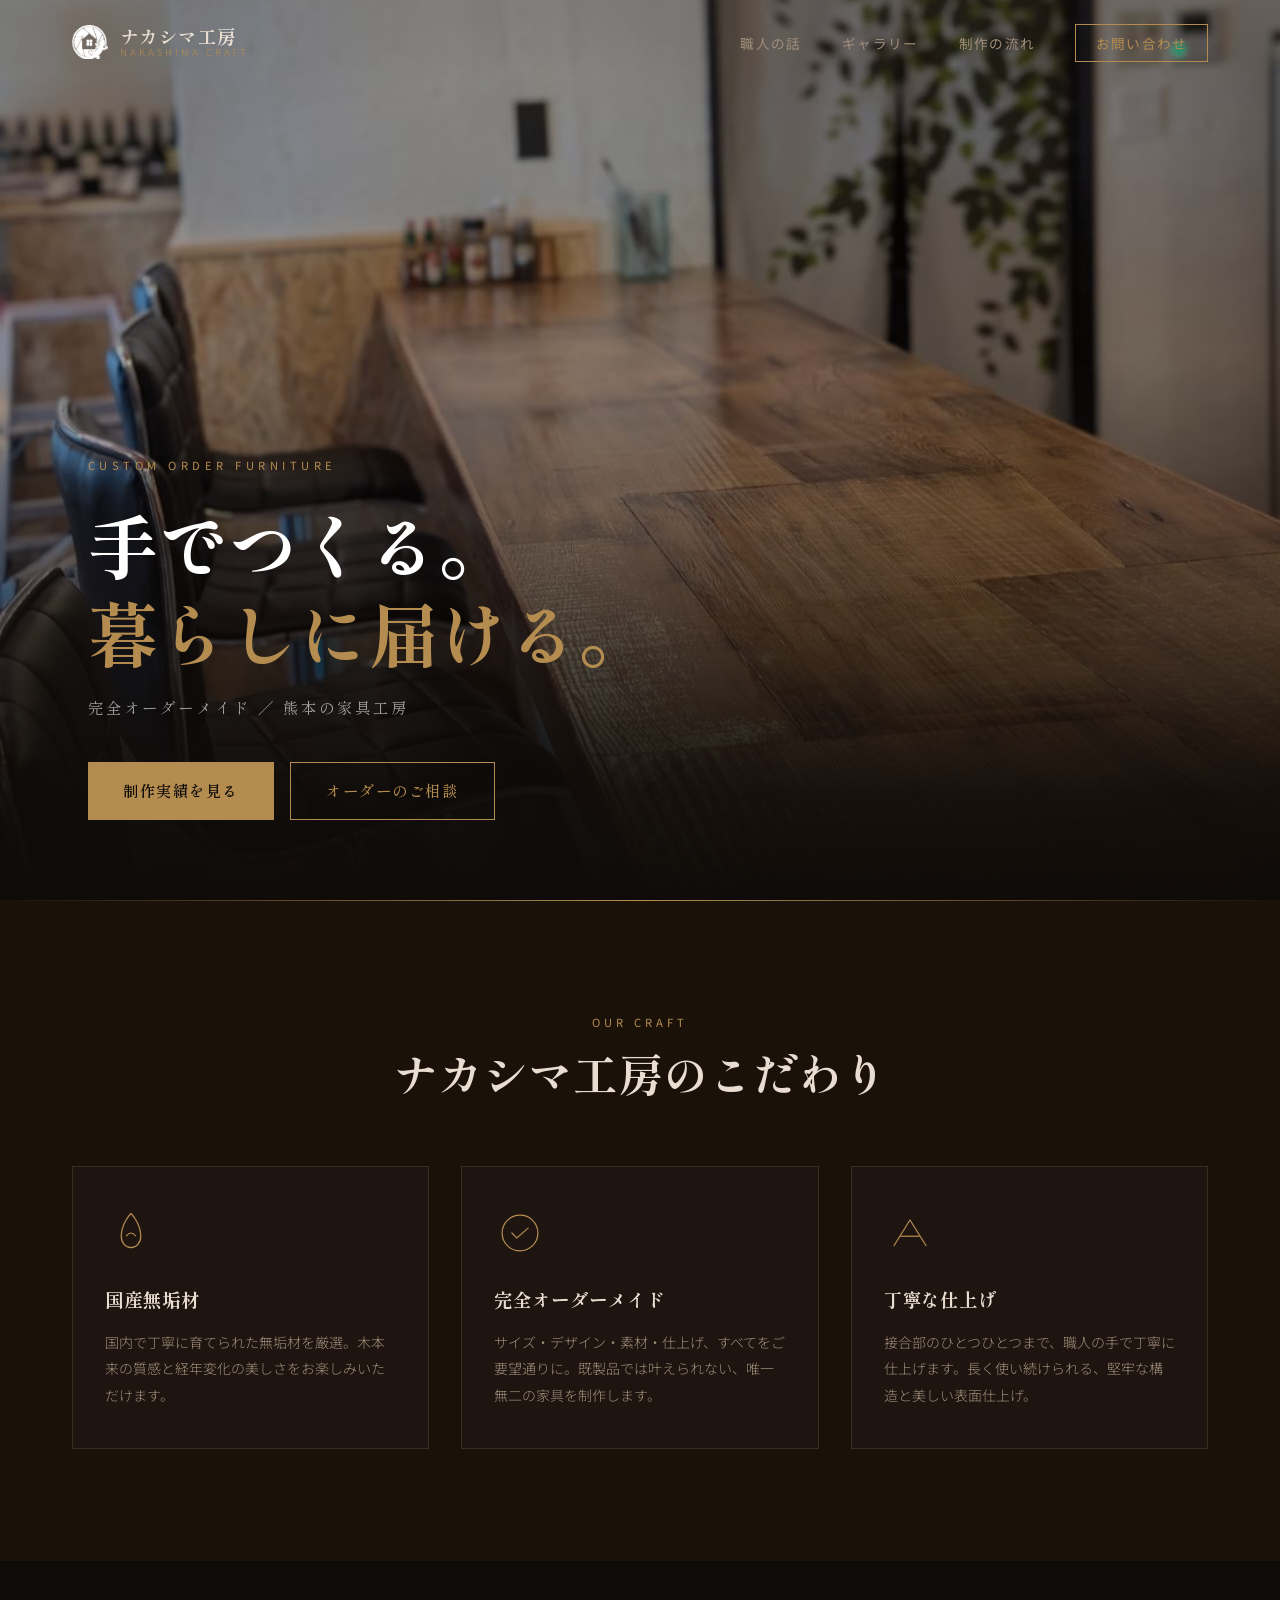
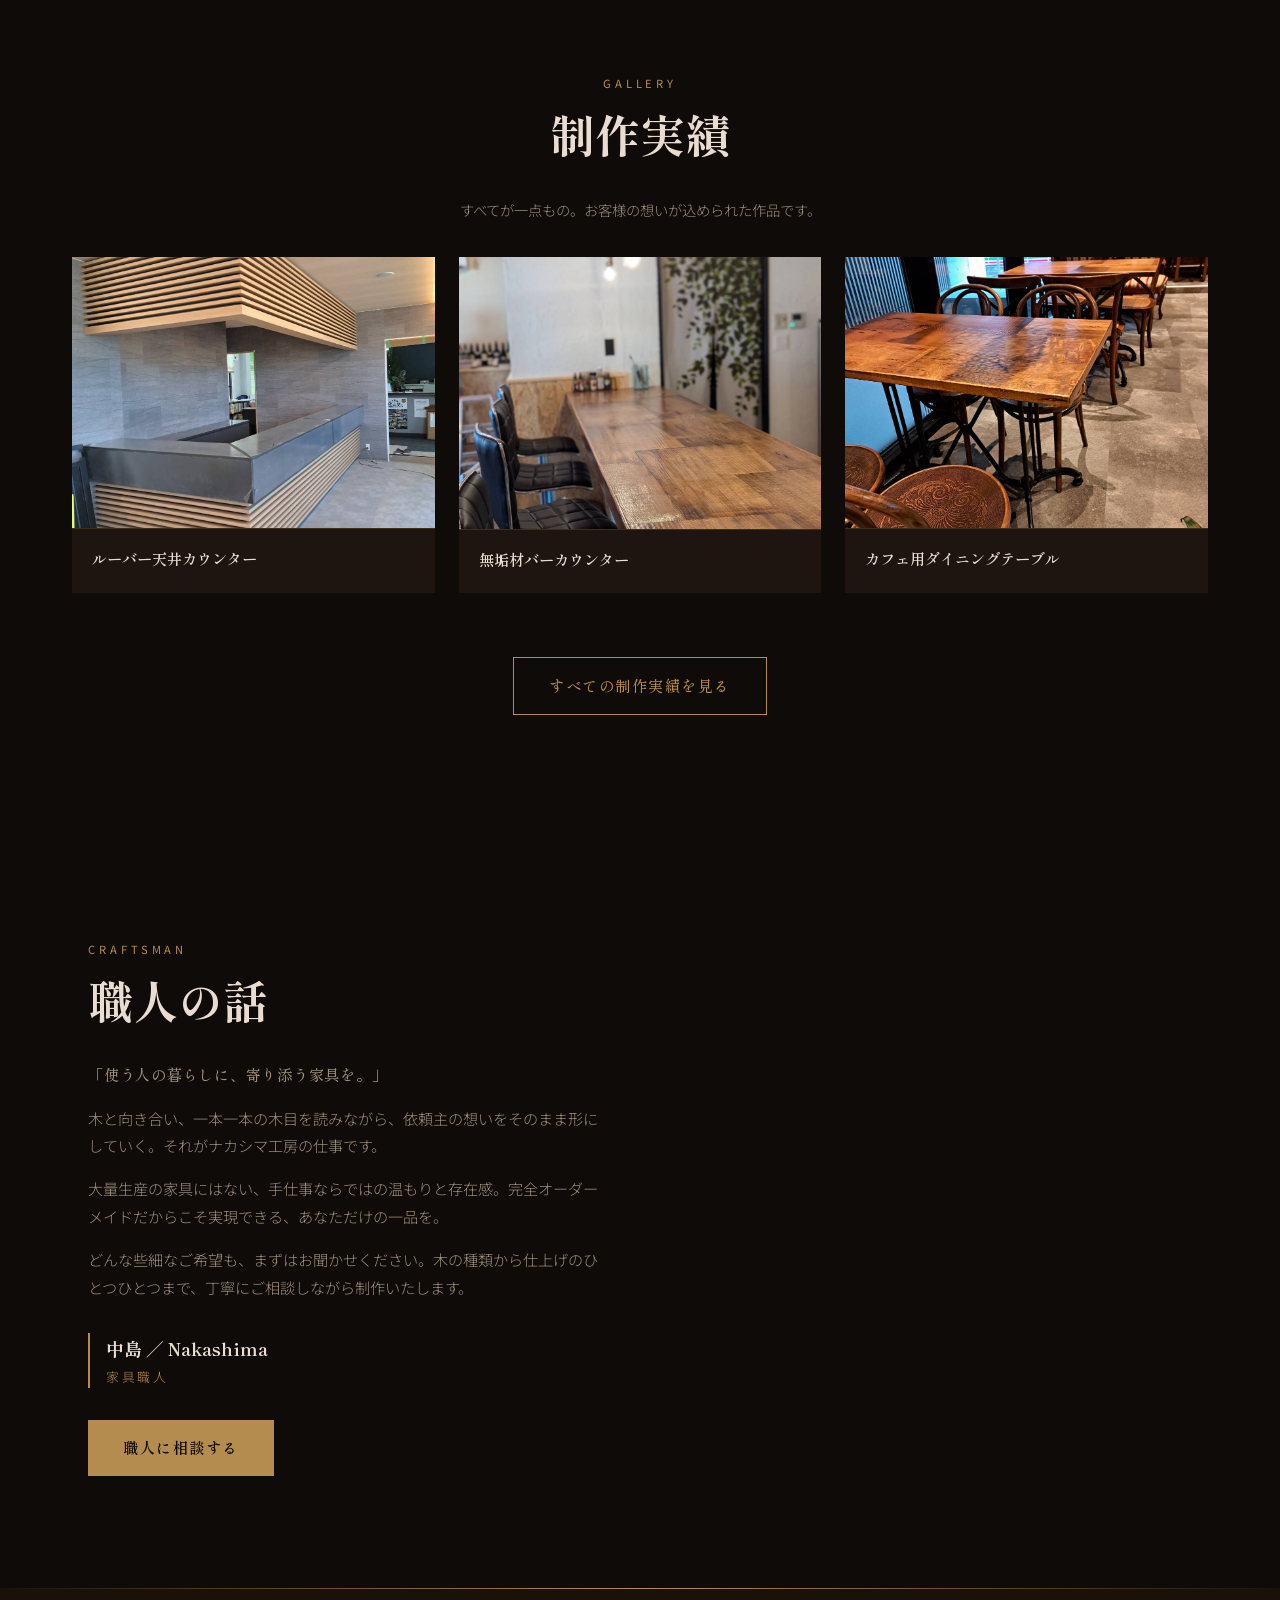
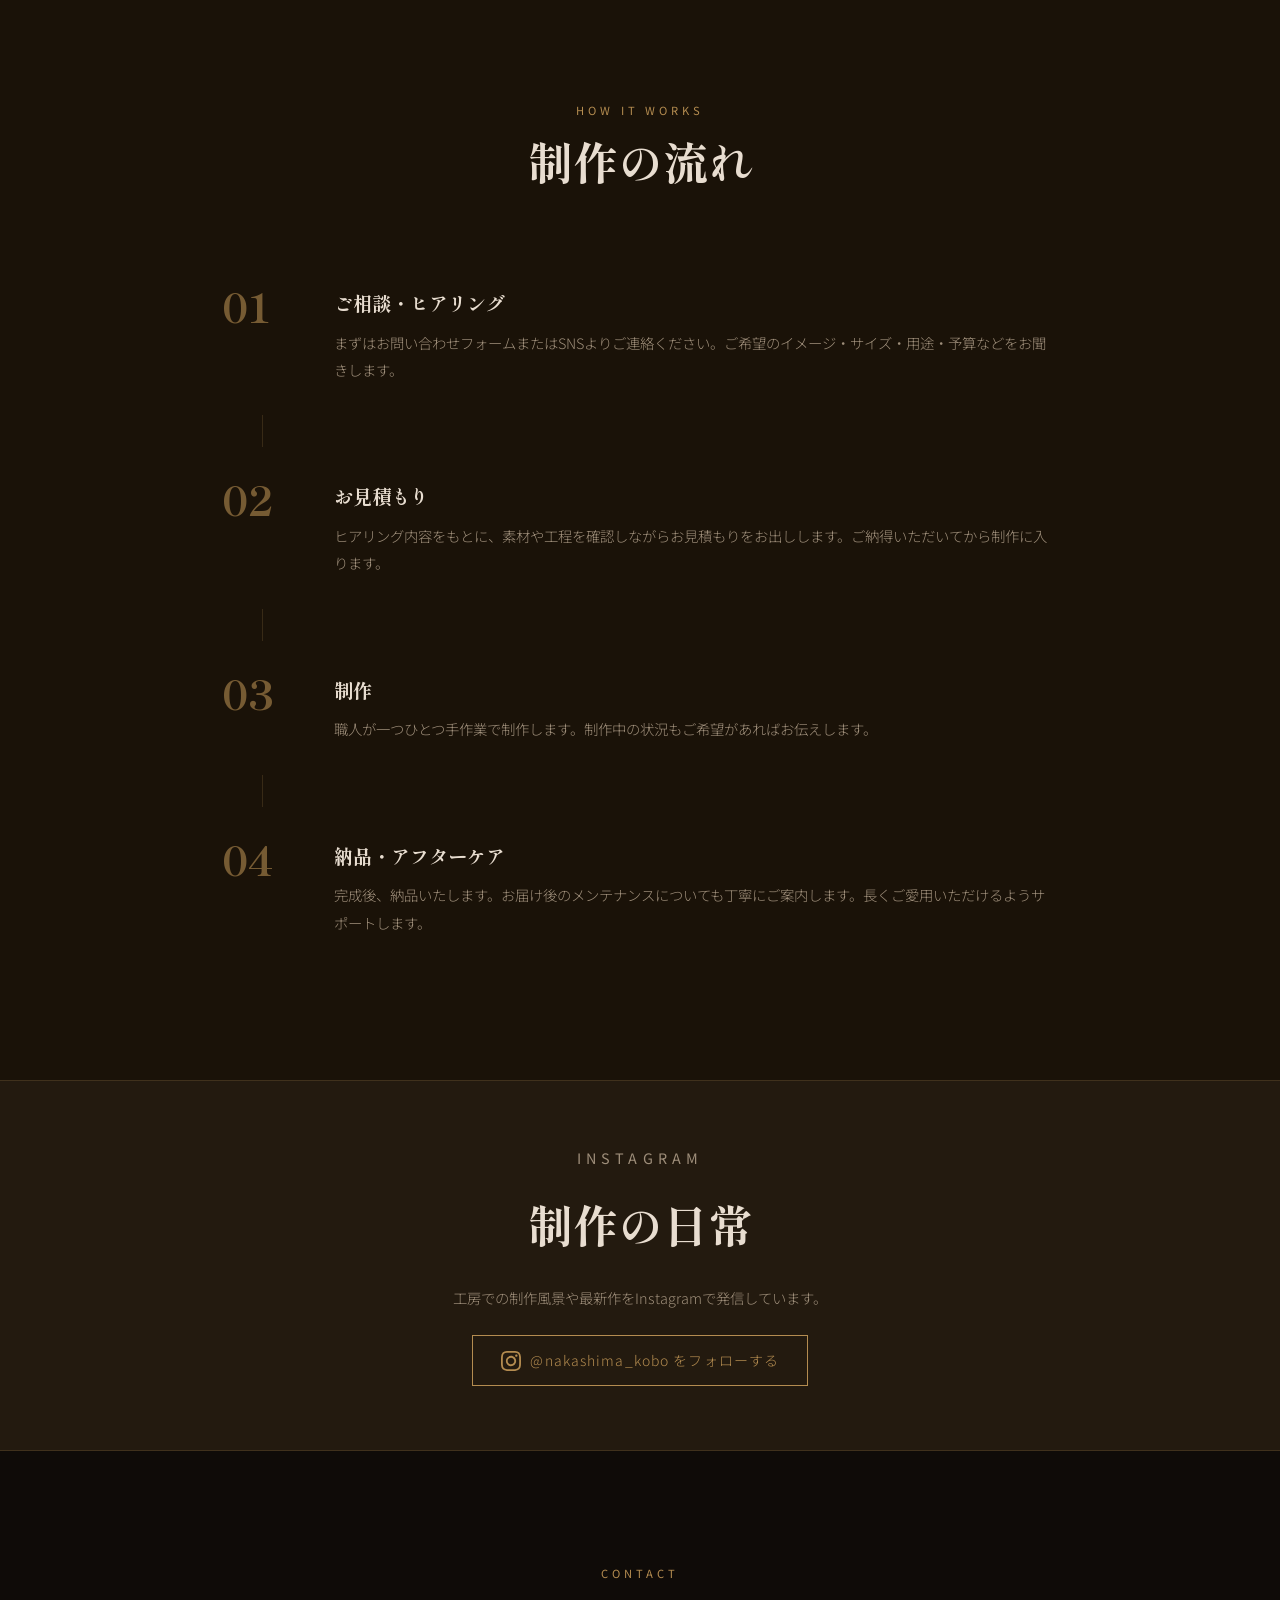
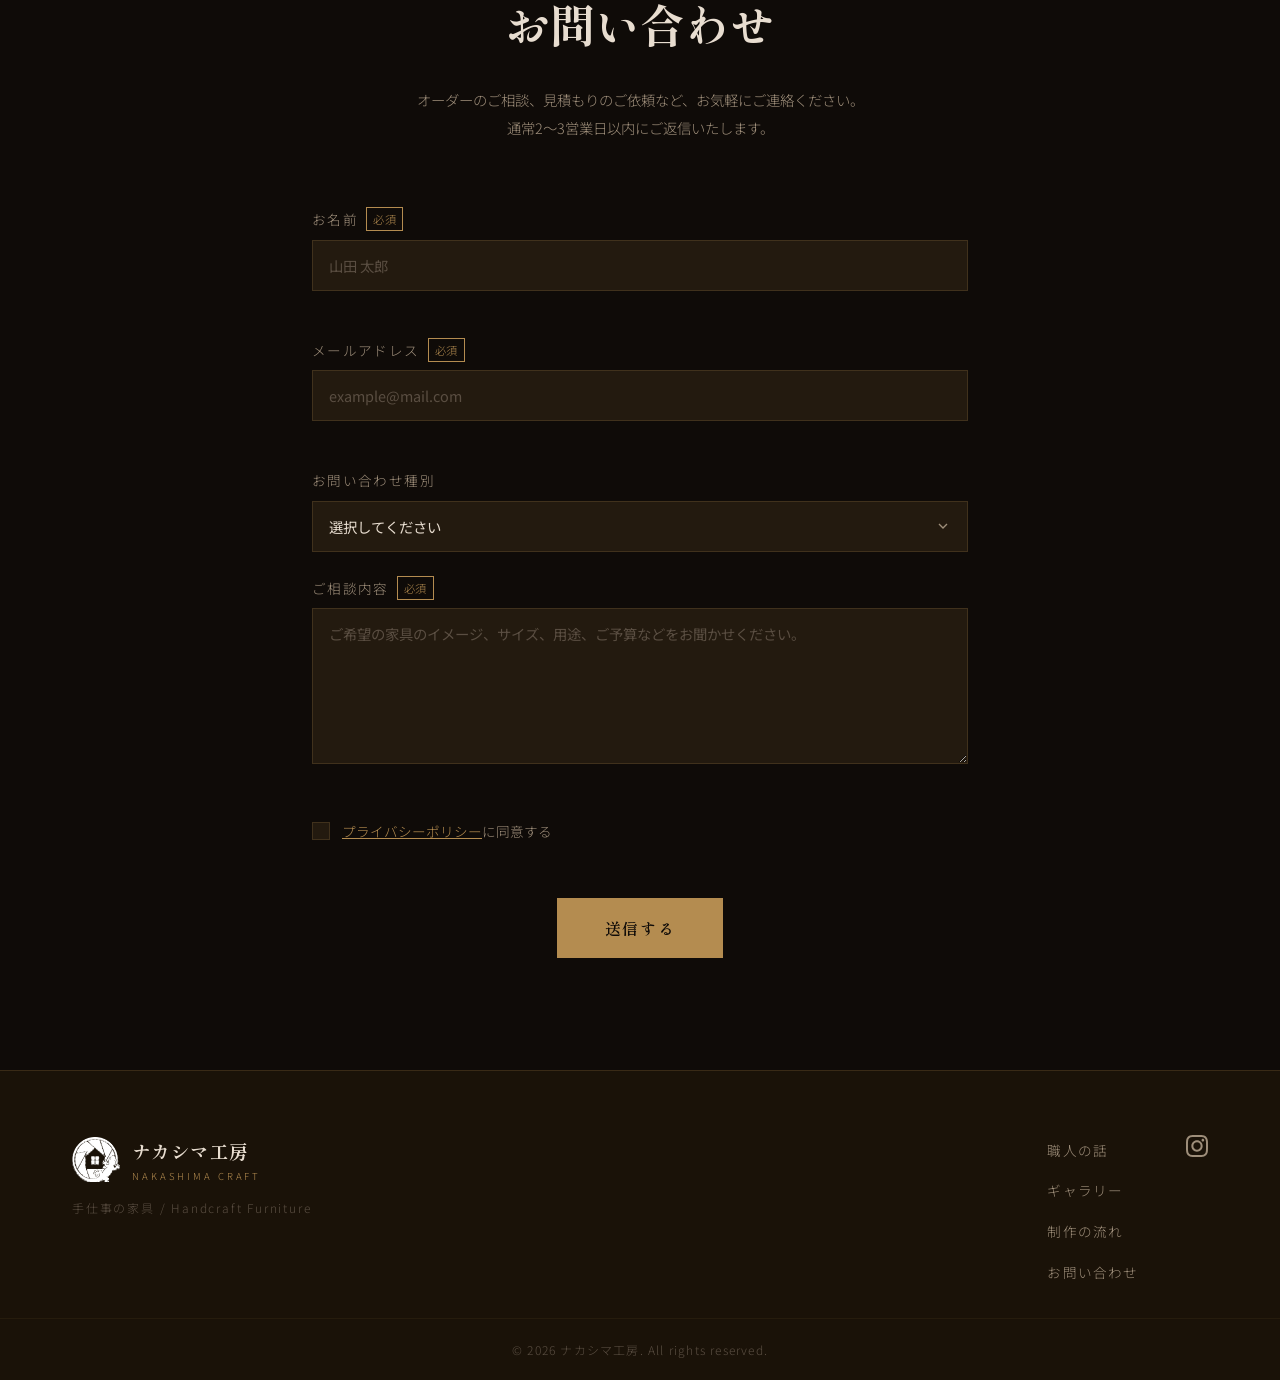
==== commit 64d73b53: "ヒーロー・ギャラリー・職人セクション改修、ロゴアイコン追加 Co-Authored-By: Claude Opus 4.6 (1M context) <noreply@anthropic.com>" ====
--- a/index.html
+++ b/index.html
@@ -17,7 +17,7 @@
   <header class="header" id="header">
     <div class="header__inner">
       <a href="#" class="header__logo">
-        <img src="images/IMG_6795.jpg" alt="ナカシマ工房" class="header__logo-img">
+        <img src="images/logo_icon.png" alt="ナカシマ工房" class="header__logo-img">
         <div class="header__logo-text">
           <span class="logo-jp">ナカシマ工房</span>
           <span class="logo-en">NAKASHIMA CRAFT</span>
@@ -47,7 +47,7 @@
       <div class="hero__content">
         <p class="hero__eyebrow reveal-up">CUSTOM ORDER FURNITURE</p>
         <h1 class="hero__title reveal-up delay-1">
-          想いを、<br><span class="title-accent">木に刻む。</span>
+          手でつくる。<br><span class="title-accent">暮らしに届ける。</span>
         </h1>
         <p class="hero__subtitle reveal-up delay-2">完全オーダーメイド ／ 熊本の家具工房</p>
         <div class="hero__cta reveal-up delay-3">
@@ -144,28 +144,7 @@
   <!-- 職人の話 -->
   <section class="about" id="about">
     <div class="about__inner">
-      <div class="about__image-wrap reveal-left">
-        <div class="about__image-placeholder">
-          <div class="image-placeholder-inner">
-            <svg viewBox="0 0 400 500" xmlns="http://www.w3.org/2000/svg" width="100%" height="100%">
-              <rect width="400" height="500" fill="#2a1f14"/>
-              <path d="M0,100 Q100,90 200,105 Q300,120 400,95" stroke="rgba(180,140,80,0.2)" stroke-width="1" fill="none"/>
-              <path d="M0,140 Q120,128 240,145 Q320,158 400,132" stroke="rgba(180,140,80,0.15)" stroke-width="1" fill="none"/>
-              <path d="M0,180 Q80,170 160,185 Q280,200 400,172" stroke="rgba(180,140,80,0.2)" stroke-width="1" fill="none"/>
-              <path d="M0,220 Q100,210 200,225 Q310,240 400,215" stroke="rgba(180,140,80,0.15)" stroke-width="1" fill="none"/>
-              <path d="M0,260 Q130,248 260,265 Q330,278 400,252" stroke="rgba(180,140,80,0.2)" stroke-width="1" fill="none"/>
-              <path d="M0,300 Q90,290 180,305 Q290,320 400,295" stroke="rgba(180,140,80,0.15)" stroke-width="1" fill="none"/>
-              <path d="M0,340 Q110,330 220,345 Q310,358 400,332" stroke="rgba(180,140,80,0.2)" stroke-width="1" fill="none"/>
-              <path d="M0,380 Q85,370 170,385 Q300,400 400,375" stroke="rgba(180,140,80,0.15)" stroke-width="1" fill="none"/>
-              <ellipse cx="200" cy="155" rx="55" ry="65" fill="rgba(180,140,80,0.15)"/>
-              <rect x="145" y="220" width="110" height="140" rx="10" fill="rgba(180,140,80,0.15)"/>
-              <text x="200" y="430" text-anchor="middle" fill="rgba(180,140,80,0.4)" font-size="12" font-family="serif" letter-spacing="3">CRAFTSMAN</text>
-            </svg>
-          </div>
-        </div>
-        <div class="about__image-frame"></div>
-      </div>
-      <div class="about__text reveal-right">
+      <div class="about__content">
         <p class="section-eyebrow">CRAFTSMAN</p>
         <h2 class="section-title">職人の話</h2>
         <div class="about__message">
@@ -188,6 +167,9 @@
         </div>
         <a href="#contact" class="btn btn--primary">職人に相談する</a>
       </div>
+      <div class="about__photo">
+        <!-- 職人の画像をここに追加 -->
+      </div>
     </div>
   </section>
 
@@ -314,7 +296,7 @@
     <div class="footer__inner">
       <div class="footer__brand">
         <div class="footer__brand-logo">
-          <img src="images/IMG_6796.jpg" alt="ナカシマ工房" class="footer__logo-img">
+          <img src="images/logo_icon.png" alt="ナカシマ工房" class="footer__logo-img">
           <div>
             <span class="logo-jp">ナカシマ工房</span>
             <span class="logo-en">NAKASHIMA CRAFT</span>
--- a/css/style.css
+++ b/css/style.css
@@ -185,8 +185,8 @@
 .header__logo-img {
   width: 36px;
   height: 36px;
-  object-fit: cover;
-  border-radius: 50%;
+  object-fit: contain;
+  filter: brightness(0) invert(1);
 }
 
 .header__logo-text {
@@ -334,6 +334,21 @@
   justify-content: flex-end;
 }
 
+.hero__watermark {
+  position: absolute;
+  left: 620px;
+  bottom: 6rem;
+  z-index: 2;
+  width: 100px;
+}
+
+.hero__watermark img {
+  width: 100%;
+  height: auto;
+  opacity: 0.7;
+  filter: brightness(0) invert(1);
+}
+
 .hero__content {
   /* テキスト左側 */
 }
@@ -431,43 +446,48 @@
 
 /* ── About ── */
 .about {
+  position: relative;
+  overflow: hidden;
   padding: var(--spacing-xl) 0;
-  overflow: hidden;
+}
+
+.about__bg-img {
+  position: absolute;
+  inset: 0;
+  width: 100%;
+  height: 100%;
+  object-fit: cover;
+  object-position: center 25%;
+  object-fit: cover;
+  z-index: 0;
+}
+
+.about__overlay {
+  position: absolute;
+  inset: 0;
+  z-index: 1;
+  background: rgba(15, 11, 8, 0.75);
 }
 
 .about__inner {
+  position: relative;
+  z-index: 2;
   max-width: var(--max-width);
   margin: 0 auto;
-  padding: 0 2rem;
+  padding: 0 3rem;
   display: grid;
   grid-template-columns: 1fr 1fr;
-  gap: 5rem;
+  gap: 4rem;
   align-items: center;
 }
 
-.about__image-wrap {
-  position: relative;
-}
-
-.about__image-placeholder {
-  aspect-ratio: 4/5;
-  overflow: hidden;
-  position: relative;
-}
-
-.image-placeholder-inner {
-  width: 100%;
-  height: 100%;
-}
-
-.about__image-frame {
-  position: absolute;
-  top: 20px;
-  left: 20px;
-  right: -20px;
-  bottom: -20px;
-  border: 1px solid var(--color-gold-dk);
-  z-index: -1;
+.about__content {
+  /* テキスト左側 */
+}
+
+.about__photo {
+  min-height: 400px;
+  /* 職人の画像用スペース */
 }
 
 .about__message {
@@ -1080,8 +1100,8 @@
 .footer__logo-img {
   width: 48px;
   height: 48px;
-  object-fit: cover;
-  border-radius: 50%;
+  object-fit: contain;
+  filter: brightness(0) invert(1);
 }
 
 .footer__tagline {
@@ -1170,11 +1190,6 @@
 
 /* ── レスポンシブ ── */
 @media (max-width: 1024px) {
-  .about__inner {
-    grid-template-columns: 1fr;
-    gap: 3rem;
-  }
-
   .features__grid {
     grid-template-columns: repeat(2, 1fr);
   }
@@ -1222,6 +1237,14 @@
     z-index: 100;
   }
 
+  .hero__watermark {
+    width: 140px;
+    right: 5%;
+    top: 15%;
+    transform: none;
+    opacity: 0.5;
+  }
+
   /* ヒーロー スマホ対応 */
   .hero {
     height: auto;
@@ -1291,8 +1314,13 @@
   }
 
   .about__inner {
+    grid-template-columns: 1fr;
+    padding: 0 1.5rem;
     gap: 2rem;
-    padding: 0 1.5rem;
+  }
+
+  .about__photo {
+    min-height: 250px;
   }
 
   .footer__inner {
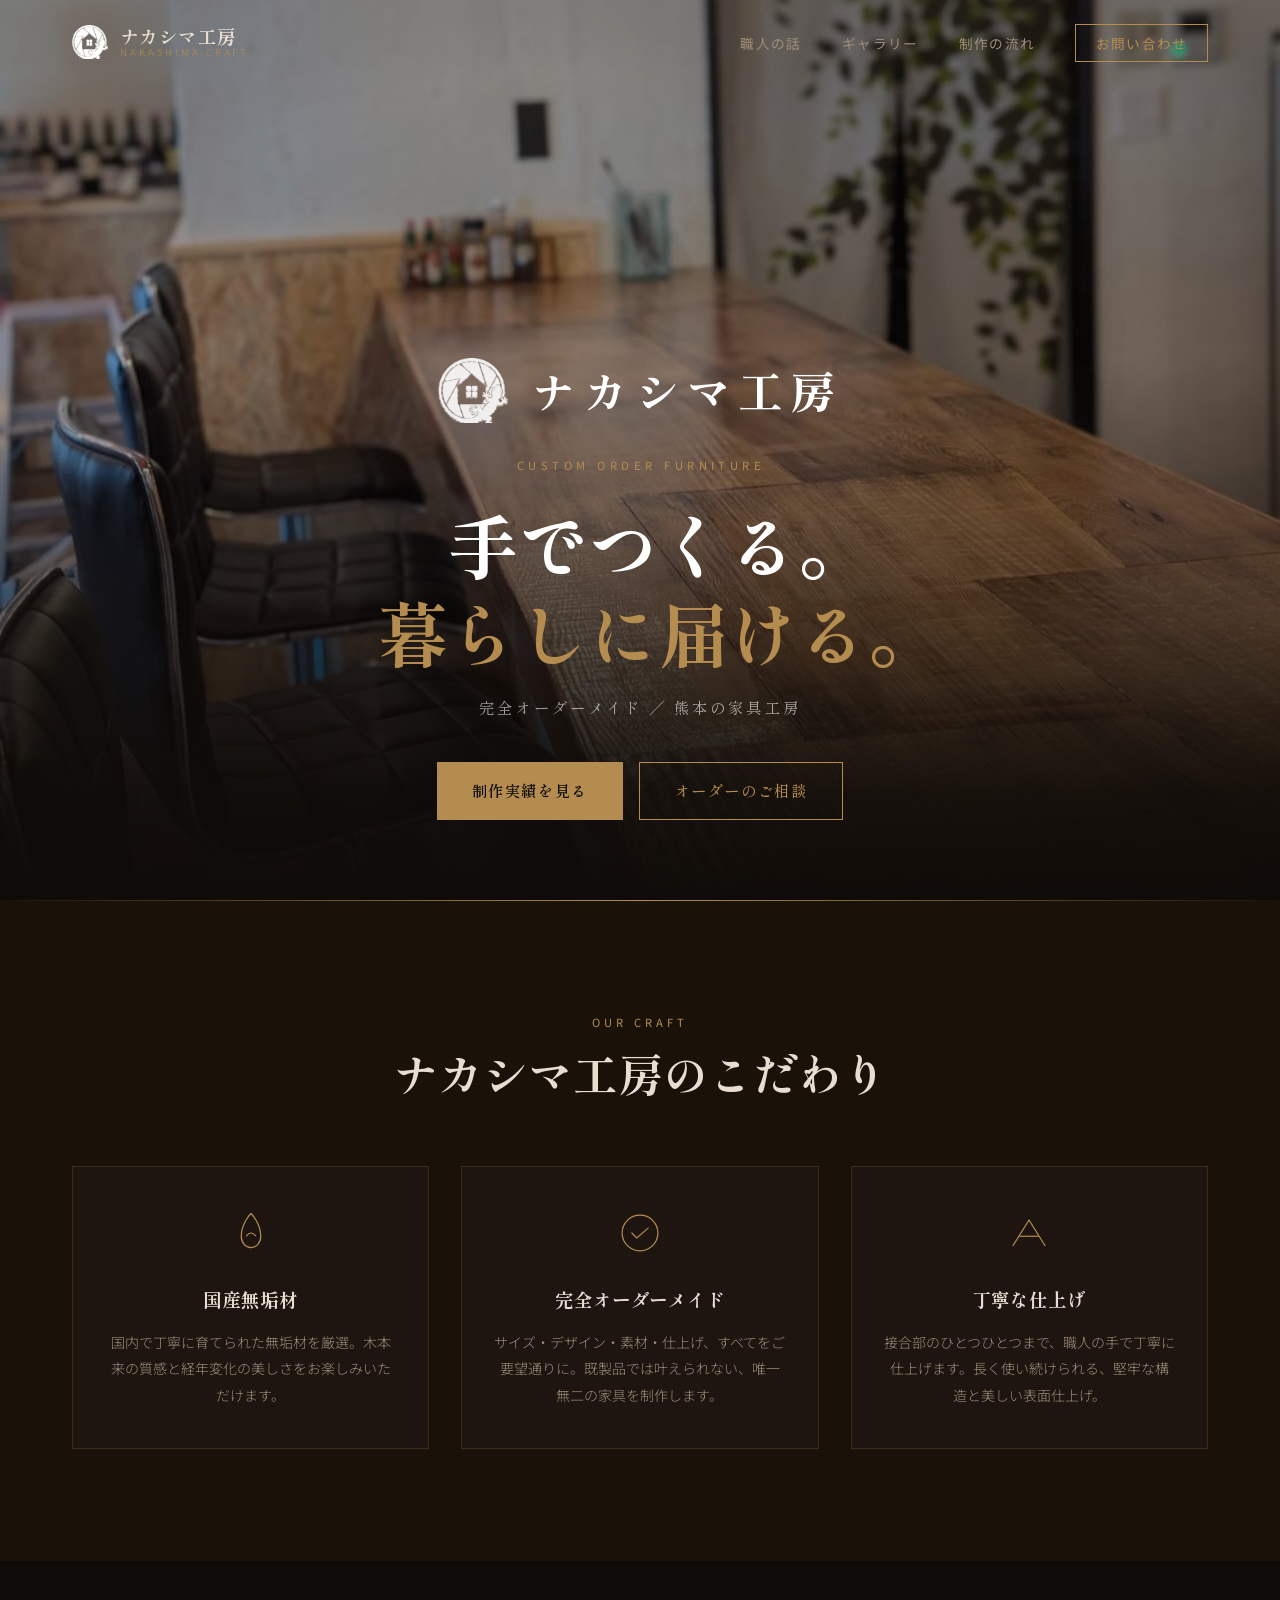
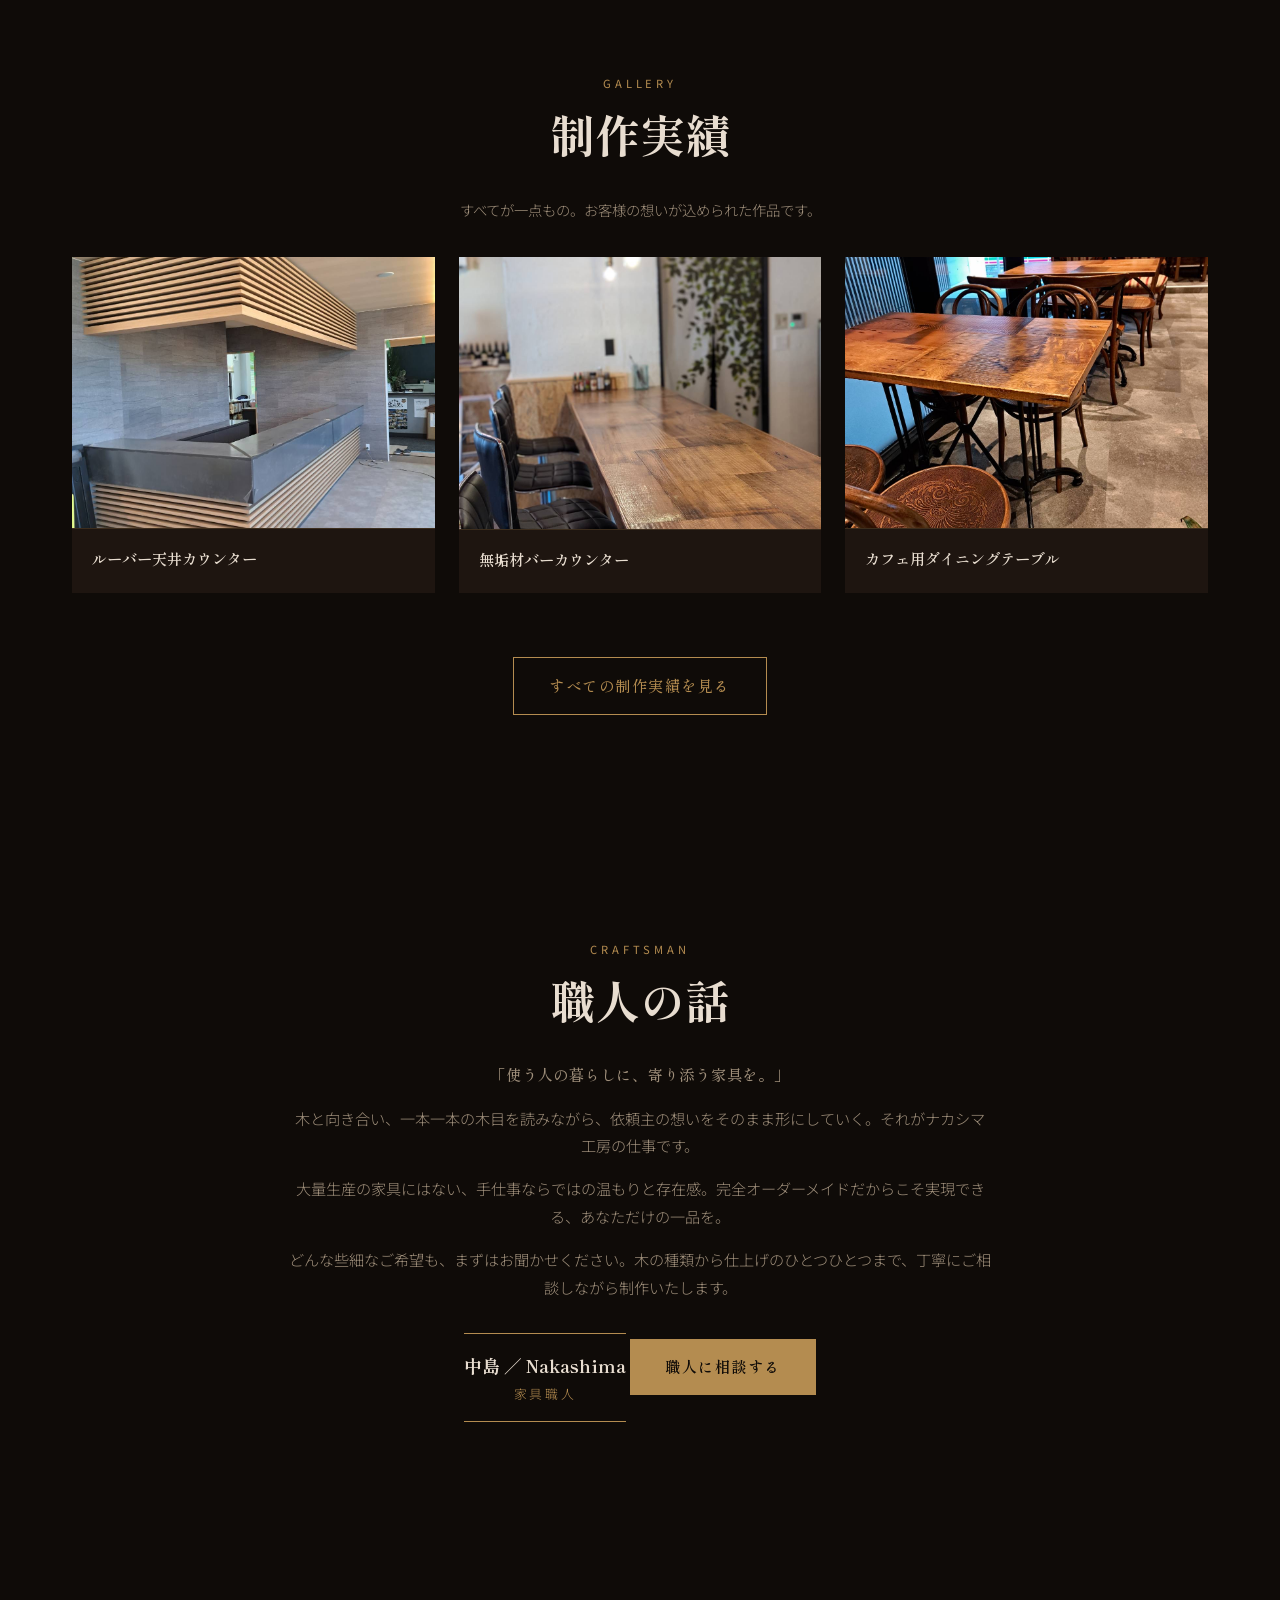
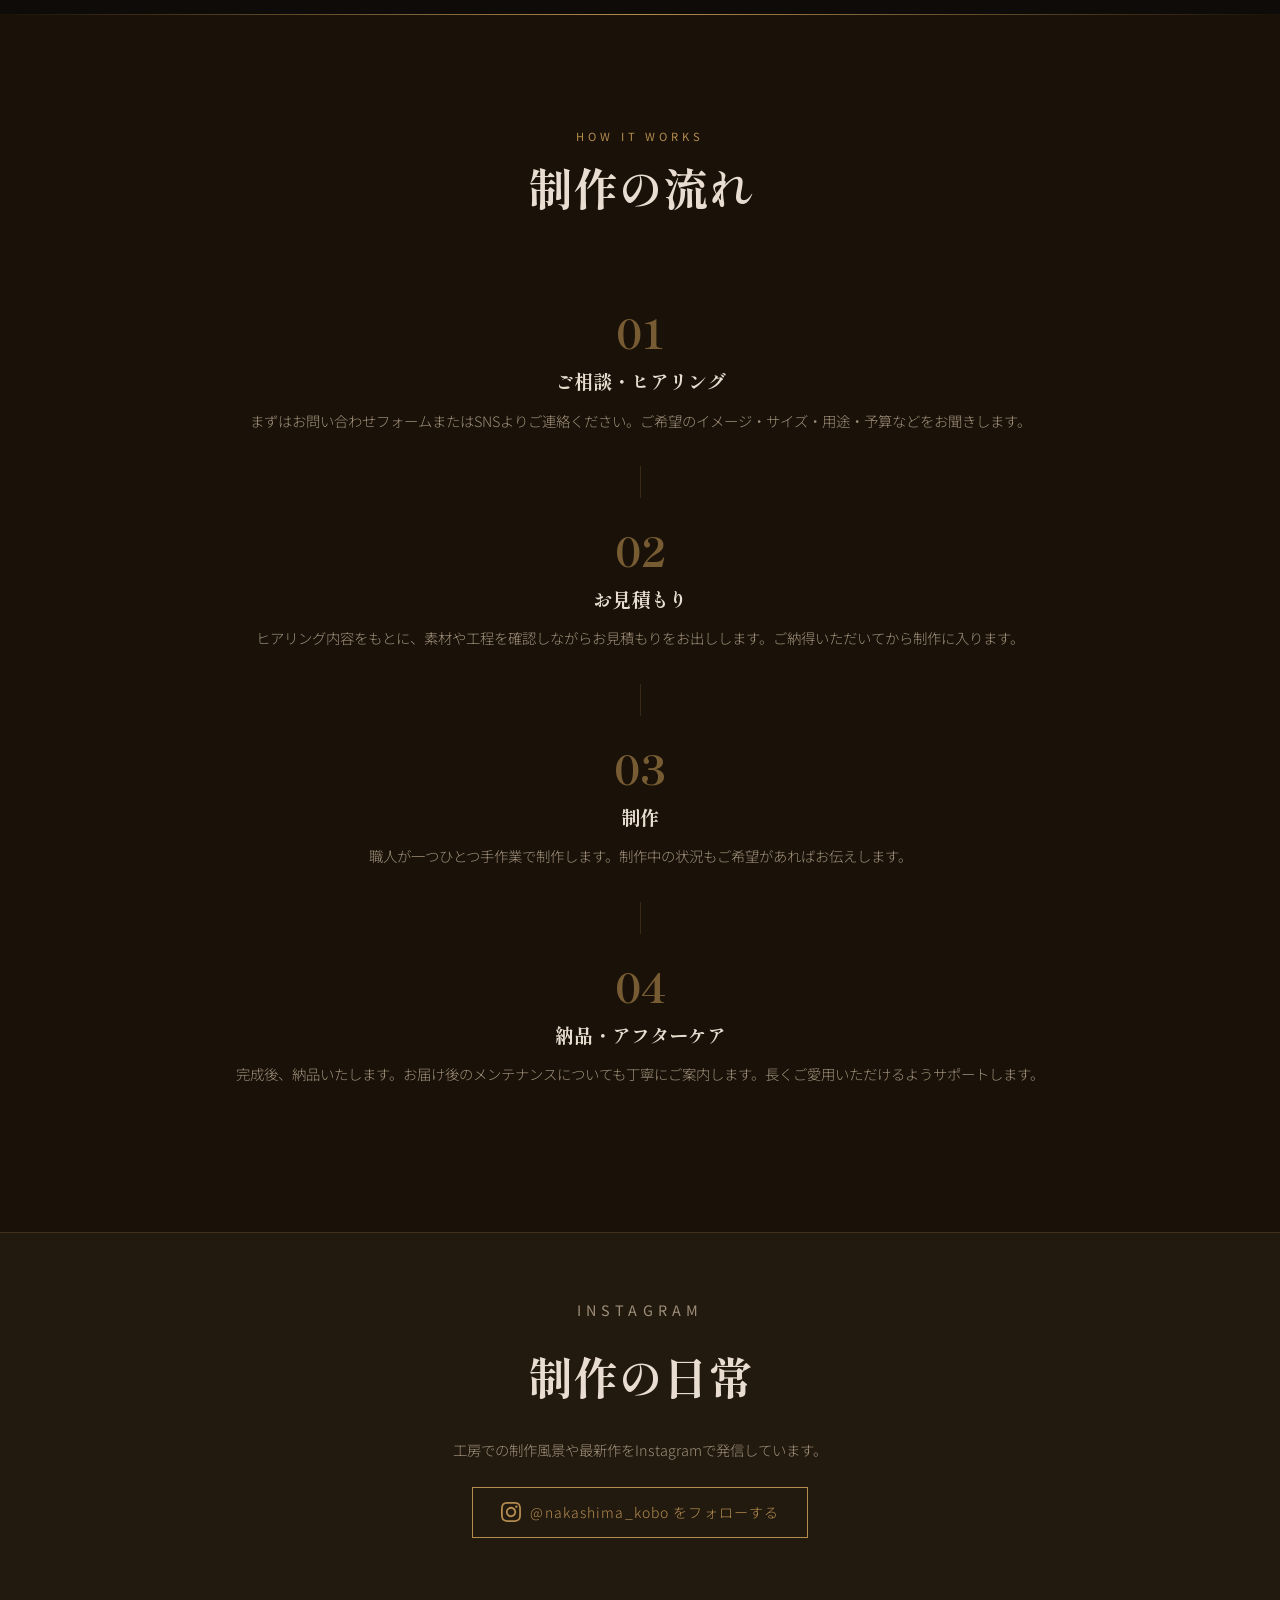
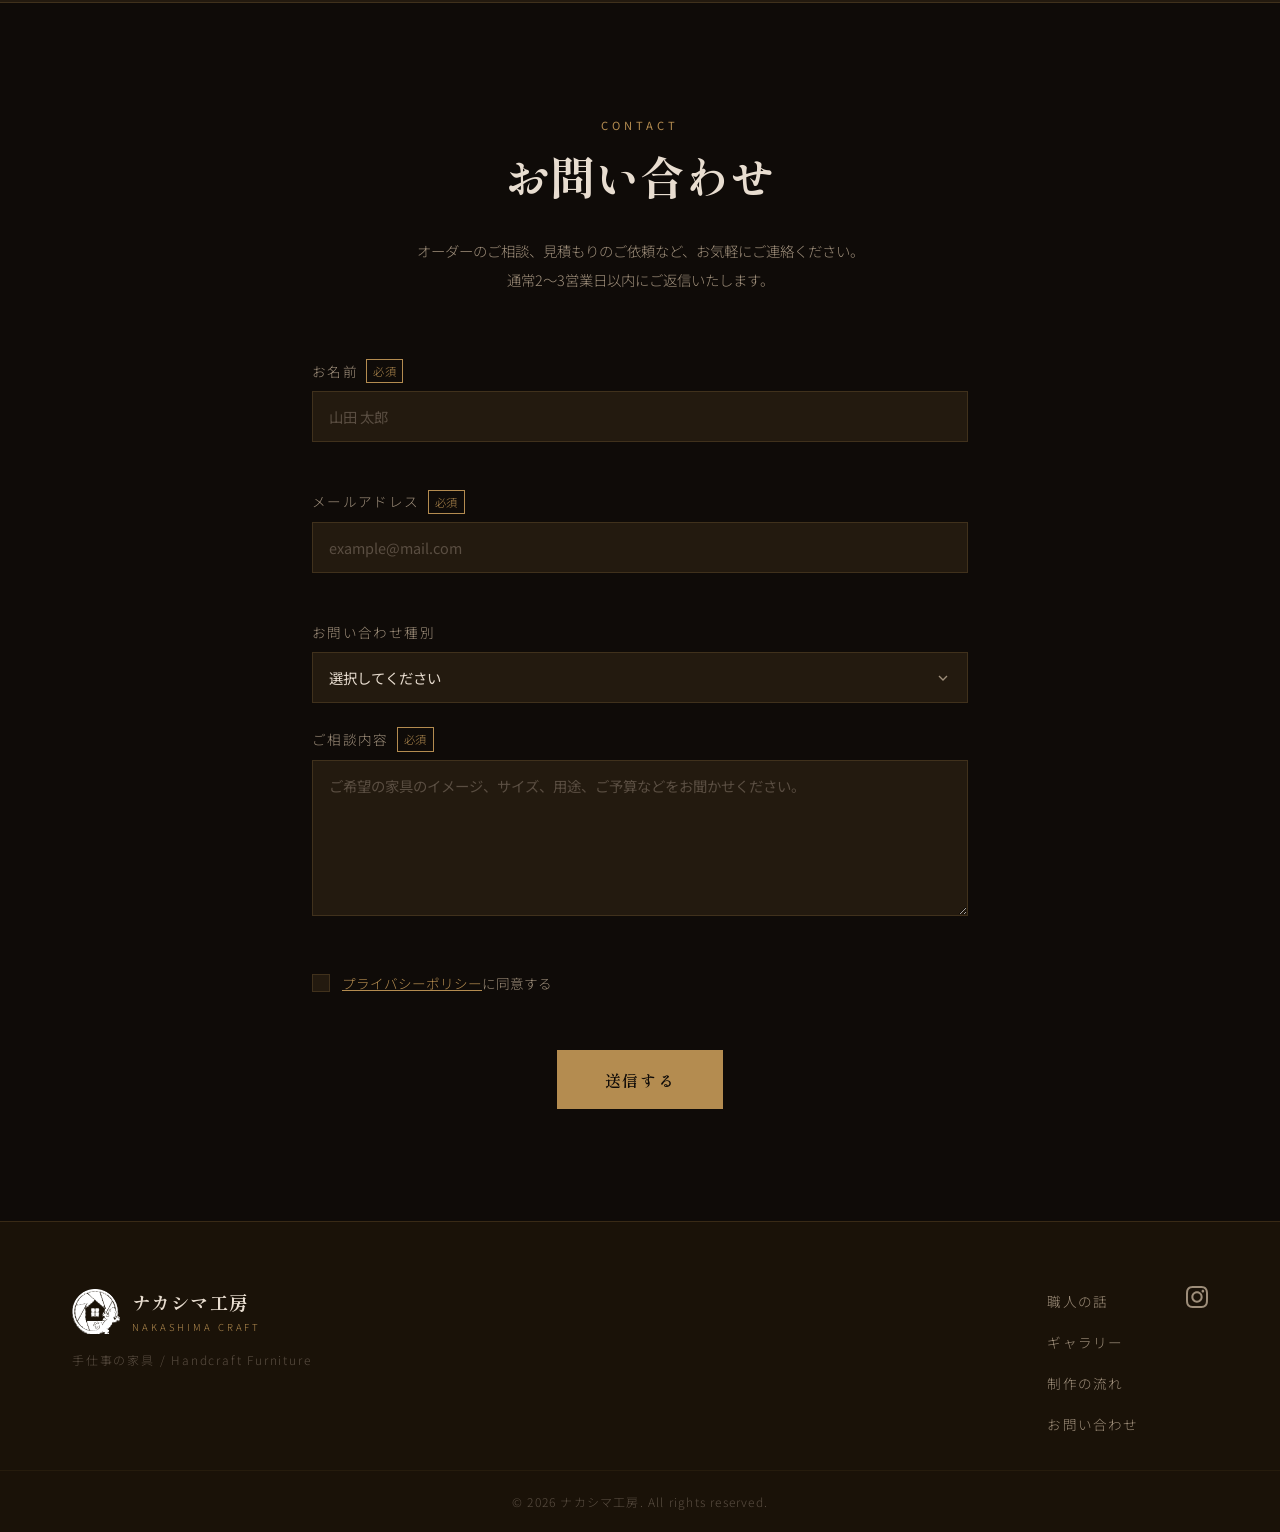
==== commit cb799498: "中央揃え統一、ヒーローブランド追加、GASフォーム送信対応 Co-Authored-By: Claude Opus 4.6 (1M context) <noreply@anthropic.com>" ====
--- a/index.html
+++ b/index.html
@@ -45,9 +45,13 @@
     <div class="hero__gradient"></div>
     <div class="hero__inner">
       <div class="hero__content">
-        <p class="hero__eyebrow reveal-up">CUSTOM ORDER FURNITURE</p>
+        <div class="hero__brand reveal-up">
+          <img src="images/logo_icon.png" alt="" class="hero__icon">
+          <span class="hero__brand-name">ナカシマ工房</span>
+        </div>
+        <p class="hero__eyebrow reveal-up delay-1">CUSTOM ORDER FURNITURE</p>
         <h1 class="hero__title reveal-up delay-1">
-          手でつくる。<br><span class="title-accent">暮らしに届ける。</span>
+          手でつくる<span class="title-period">。</span><br><span class="title-accent" style="white-space: nowrap;">暮らしに届ける<span class="title-period">。</span></span>
         </h1>
         <p class="hero__subtitle reveal-up delay-2">完全オーダーメイド ／ 熊本の家具工房</p>
         <div class="hero__cta reveal-up delay-3">
--- a/css/style.css
+++ b/css/style.css
@@ -332,6 +332,8 @@
   display: flex;
   flex-direction: column;
   justify-content: flex-end;
+  align-items: center;
+  text-align: center;
 }
 
 .hero__watermark {
@@ -354,10 +356,35 @@
 }
 
 
+.hero__brand {
+  display: flex;
+  align-items: center;
+  justify-content: center;
+  gap: 1rem;
+  margin-bottom: 1.5rem;
+}
+
+.hero__icon {
+  width: 70px;
+  height: auto;
+  filter: brightness(0) invert(1);
+  opacity: 0.9;
+}
+
+.hero__brand-name {
+  font-family: 'Zen Old Mincho', serif;
+  font-size: clamp(1.8rem, 3.5vw, 2.8rem);
+  font-weight: 900;
+  color: #fff;
+  letter-spacing: 0.15em;
+  padding-left: 0.15em;
+}
+
 .hero__eyebrow {
   font-size: 0.7rem;
   font-weight: 400;
   letter-spacing: 0.4em;
+  padding-left: 0.2em;
   color: var(--color-gold);
   text-transform: uppercase;
   margin-bottom: 1.5rem;
@@ -377,6 +404,10 @@
   color: var(--color-gold);
 }
 
+.title-period {
+  margin-right: -0.5em;
+}
+
 .hero__subtitle {
   font-family: var(--font-mincho);
   font-size: clamp(0.85rem, 1.2vw, 1rem);
@@ -389,6 +420,7 @@
   display: flex;
   gap: 1rem;
   flex-wrap: wrap;
+  justify-content: center;
 }
 
 
@@ -472,21 +504,18 @@
 .about__inner {
   position: relative;
   z-index: 2;
-  max-width: var(--max-width);
+  max-width: 800px;
   margin: 0 auto;
   padding: 0 3rem;
-  display: grid;
-  grid-template-columns: 1fr 1fr;
-  gap: 4rem;
-  align-items: center;
+  text-align: center;
 }
 
 .about__content {
-  /* テキスト左側 */
+  /* テキスト中央 */
 }
 
 .about__photo {
-  min-height: 400px;
+  margin-top: 3rem;
   /* 職人の画像用スペース */
 }
 
@@ -512,9 +541,13 @@
 .about__signature {
   display: flex;
   flex-direction: column;
-  border-left: 2px solid var(--color-gold);
-  padding-left: 1rem;
+  align-items: center;
+  border-left: none;
+  border-top: 1px solid var(--color-gold);
+  border-bottom: 1px solid var(--color-gold);
+  padding: 1rem 0;
   margin-bottom: 2rem;
+  display: inline-flex;
 }
 
 .signature-name {
@@ -571,6 +604,7 @@
   position: relative;
   transition: all var(--transition);
   overflow: hidden;
+  text-align: center;
 }
 
 .feature-card::before {
@@ -599,7 +633,7 @@
   width: 52px;
   height: 52px;
   color: var(--color-gold);
-  margin-bottom: 1.5rem;
+  margin: 0 auto 1.5rem;
 }
 
 .feature-card__title {
@@ -812,10 +846,10 @@
 }
 
 .process-step {
-  display: grid;
-  grid-template-columns: 80px 1fr;
-  gap: 2rem;
-  align-items: start;
+  display: flex;
+  flex-direction: column;
+  align-items: center;
+  text-align: center;
   padding: 2rem 0;
 }
 
@@ -826,6 +860,7 @@
   color: var(--color-gold);
   line-height: 1;
   opacity: 0.6;
+  margin-bottom: 0.75rem;
 }
 
 .step-content h3 {
@@ -846,7 +881,7 @@
   width: 1px;
   height: 2rem;
   background: var(--color-line);
-  margin-left: 40px;
+  margin: 0 auto;
 }
 
 /* ── Instagram ── */
@@ -1283,7 +1318,7 @@
 
   .hero__cta {
     flex-direction: column;
-    align-items: flex-start;
+    align-items: center;
   }
 
   .hero__eyebrow {
@@ -1314,13 +1349,7 @@
   }
 
   .about__inner {
-    grid-template-columns: 1fr;
     padding: 0 1.5rem;
-    gap: 2rem;
-  }
-
-  .about__photo {
-    min-height: 250px;
   }
 
   .footer__inner {
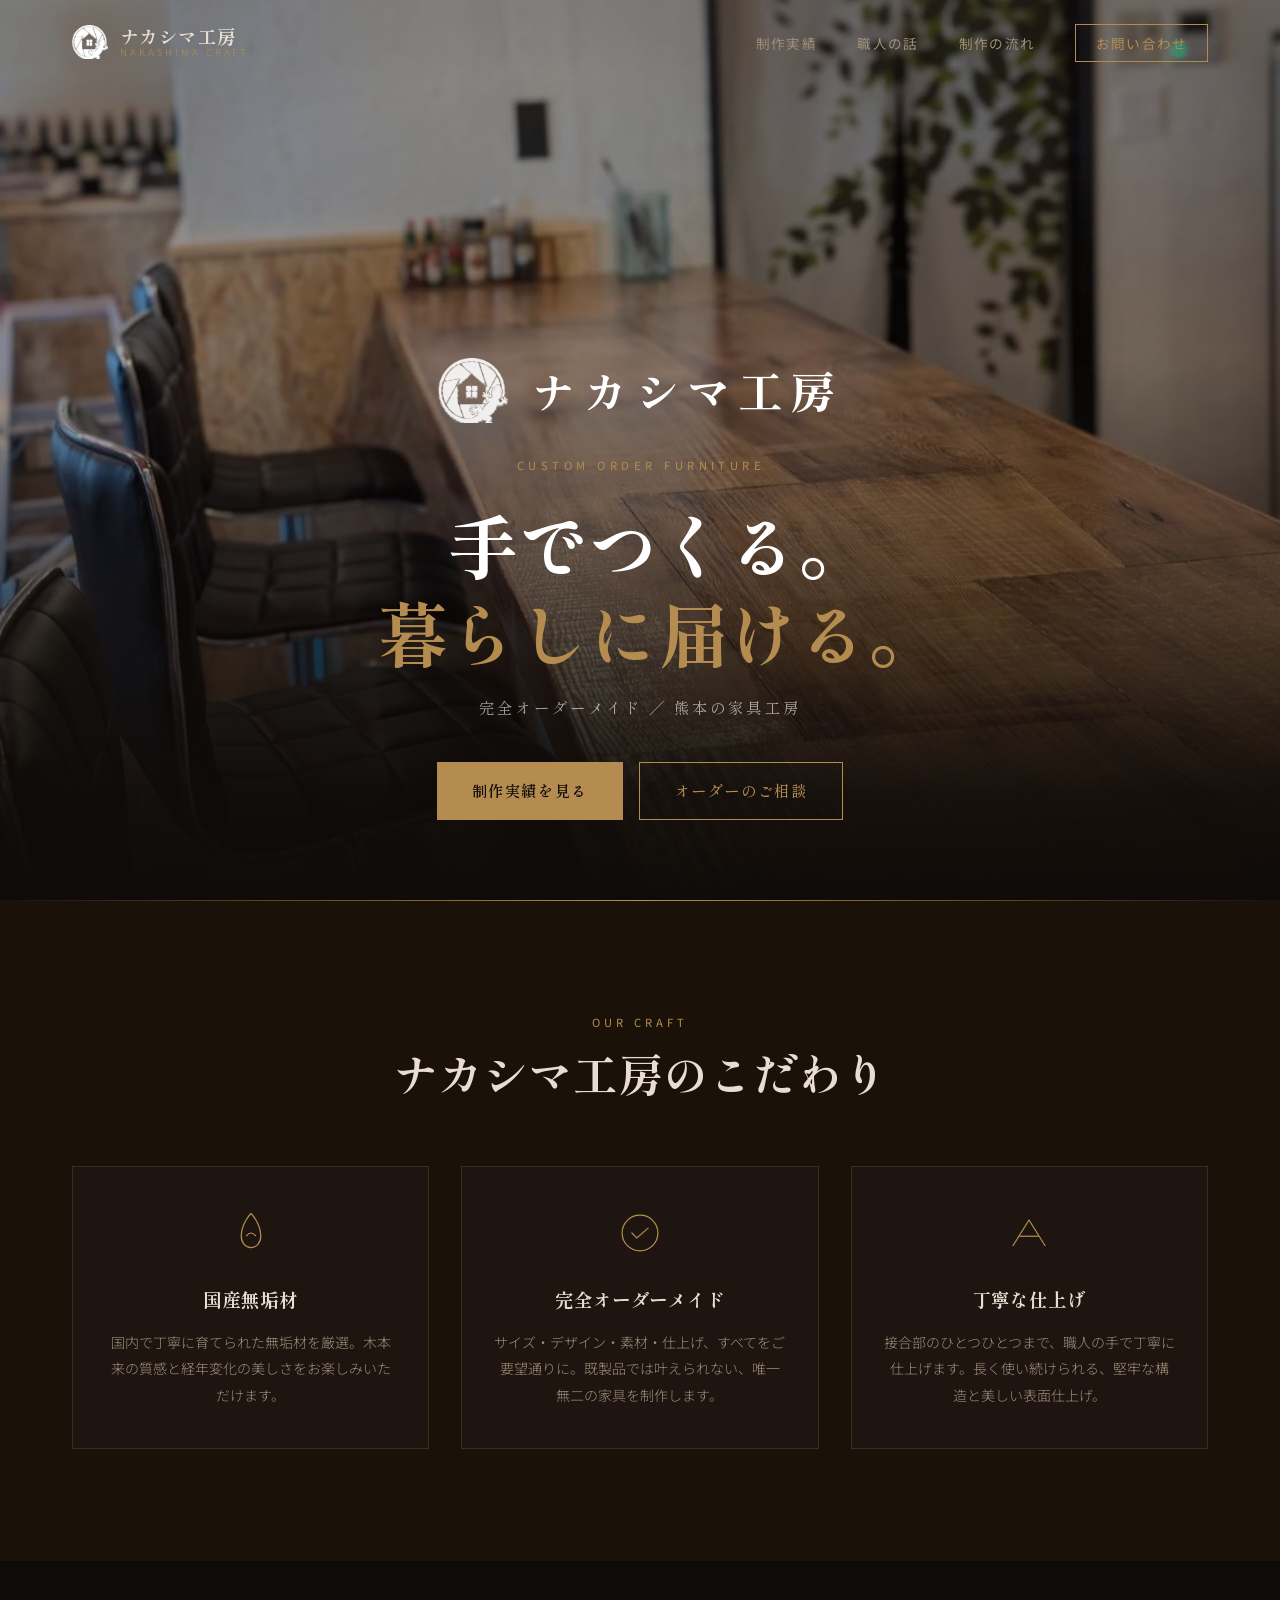
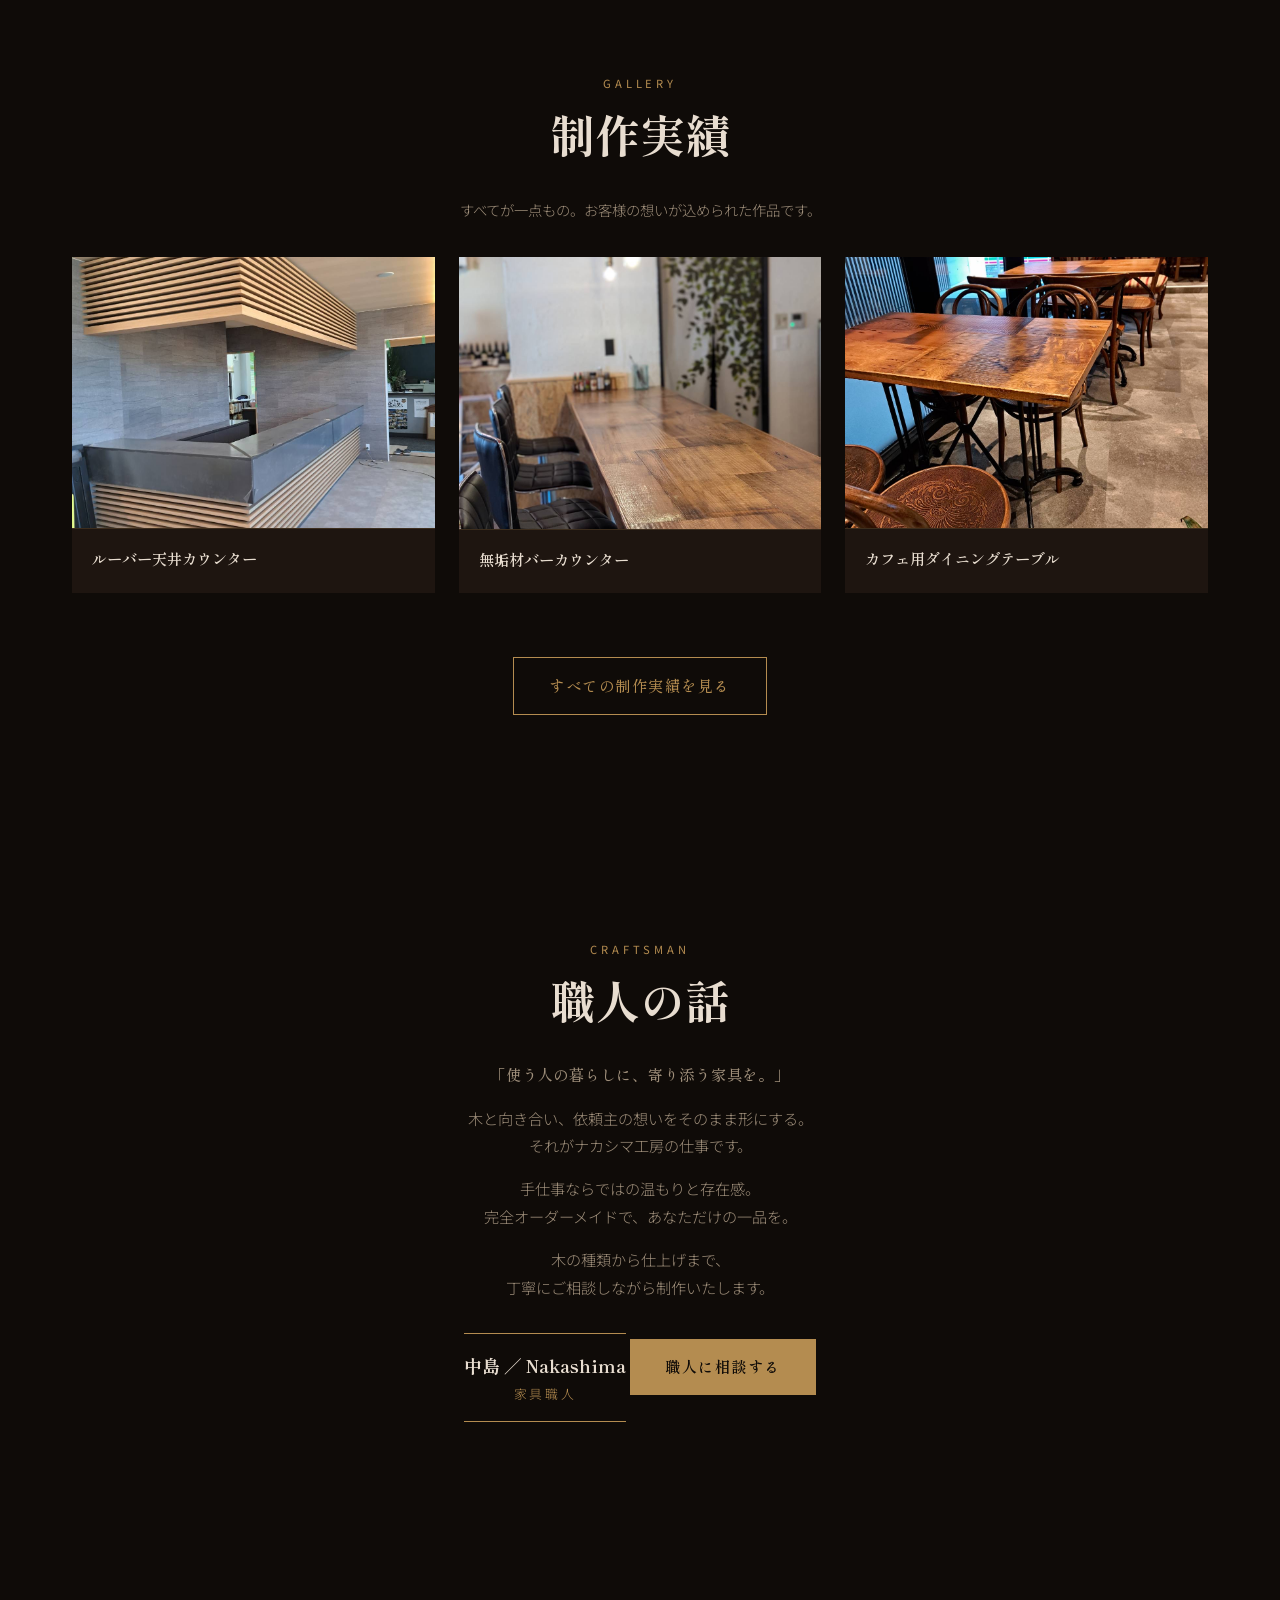
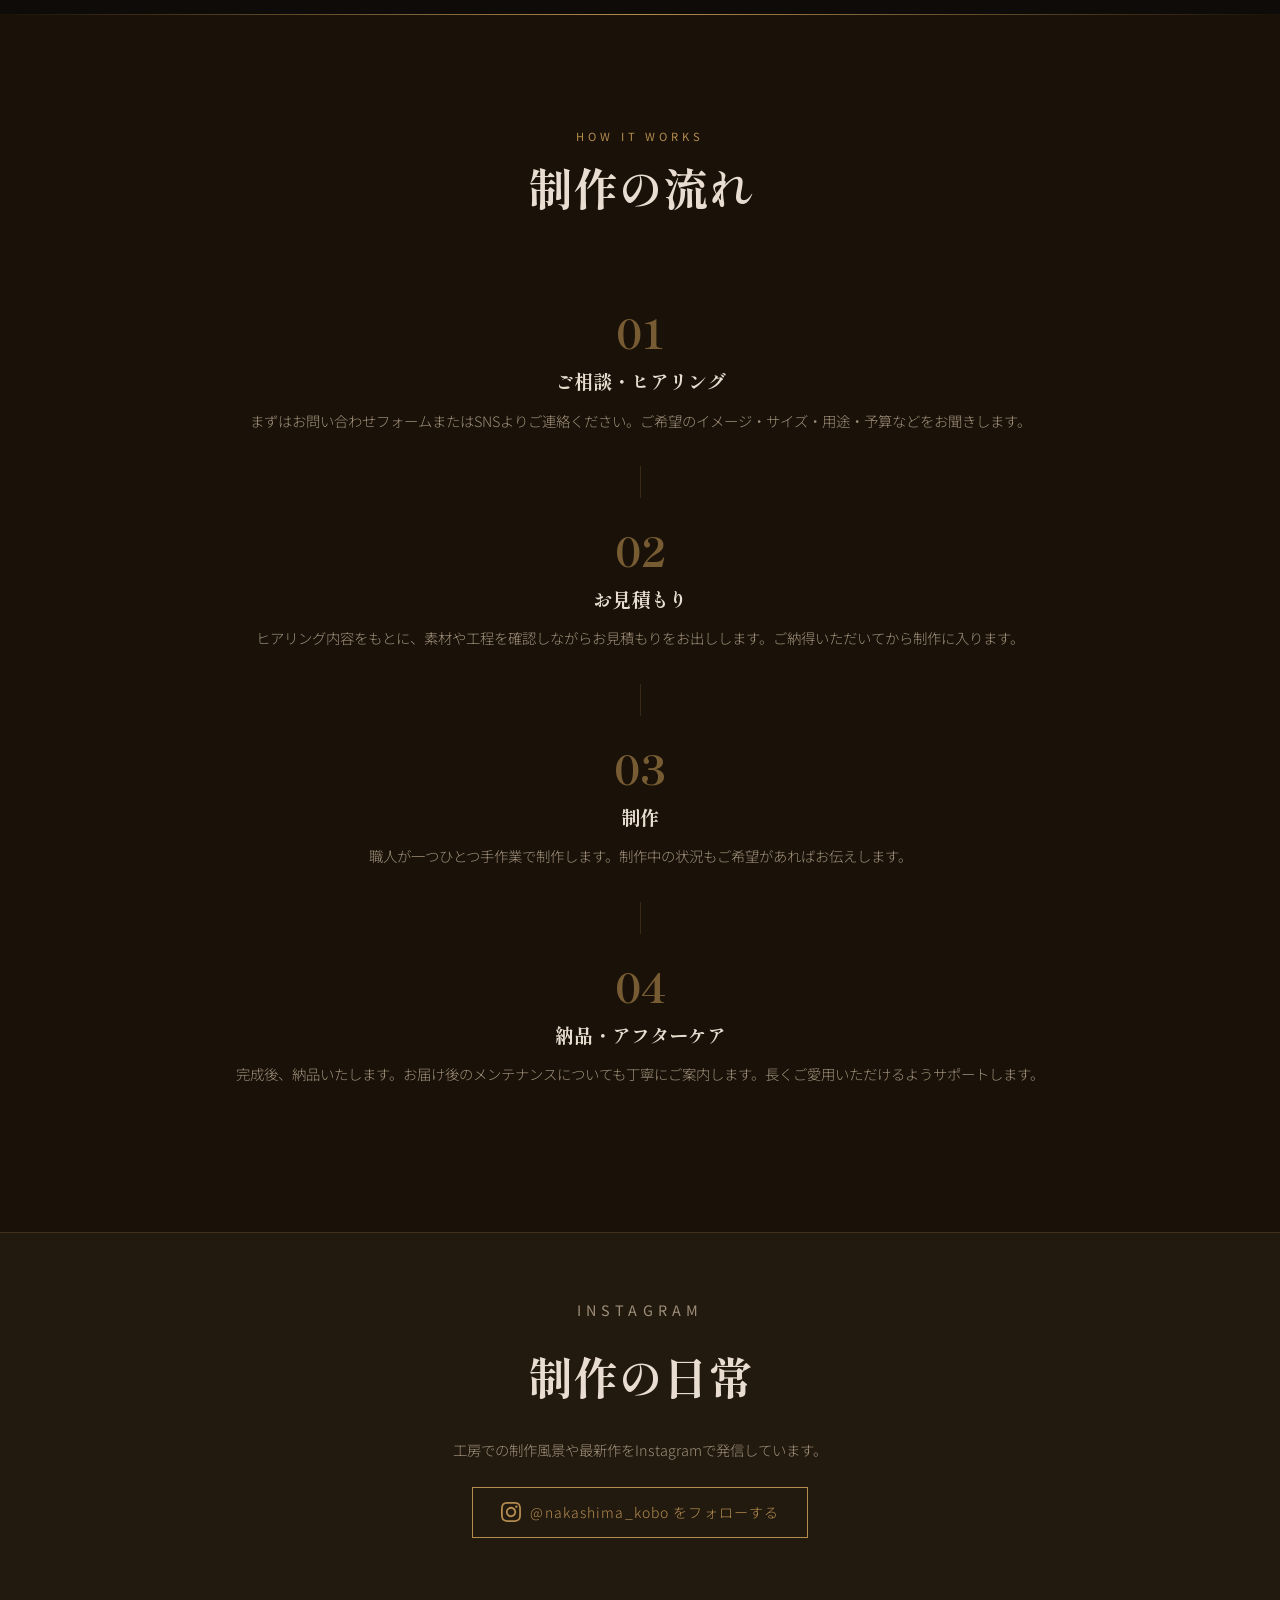
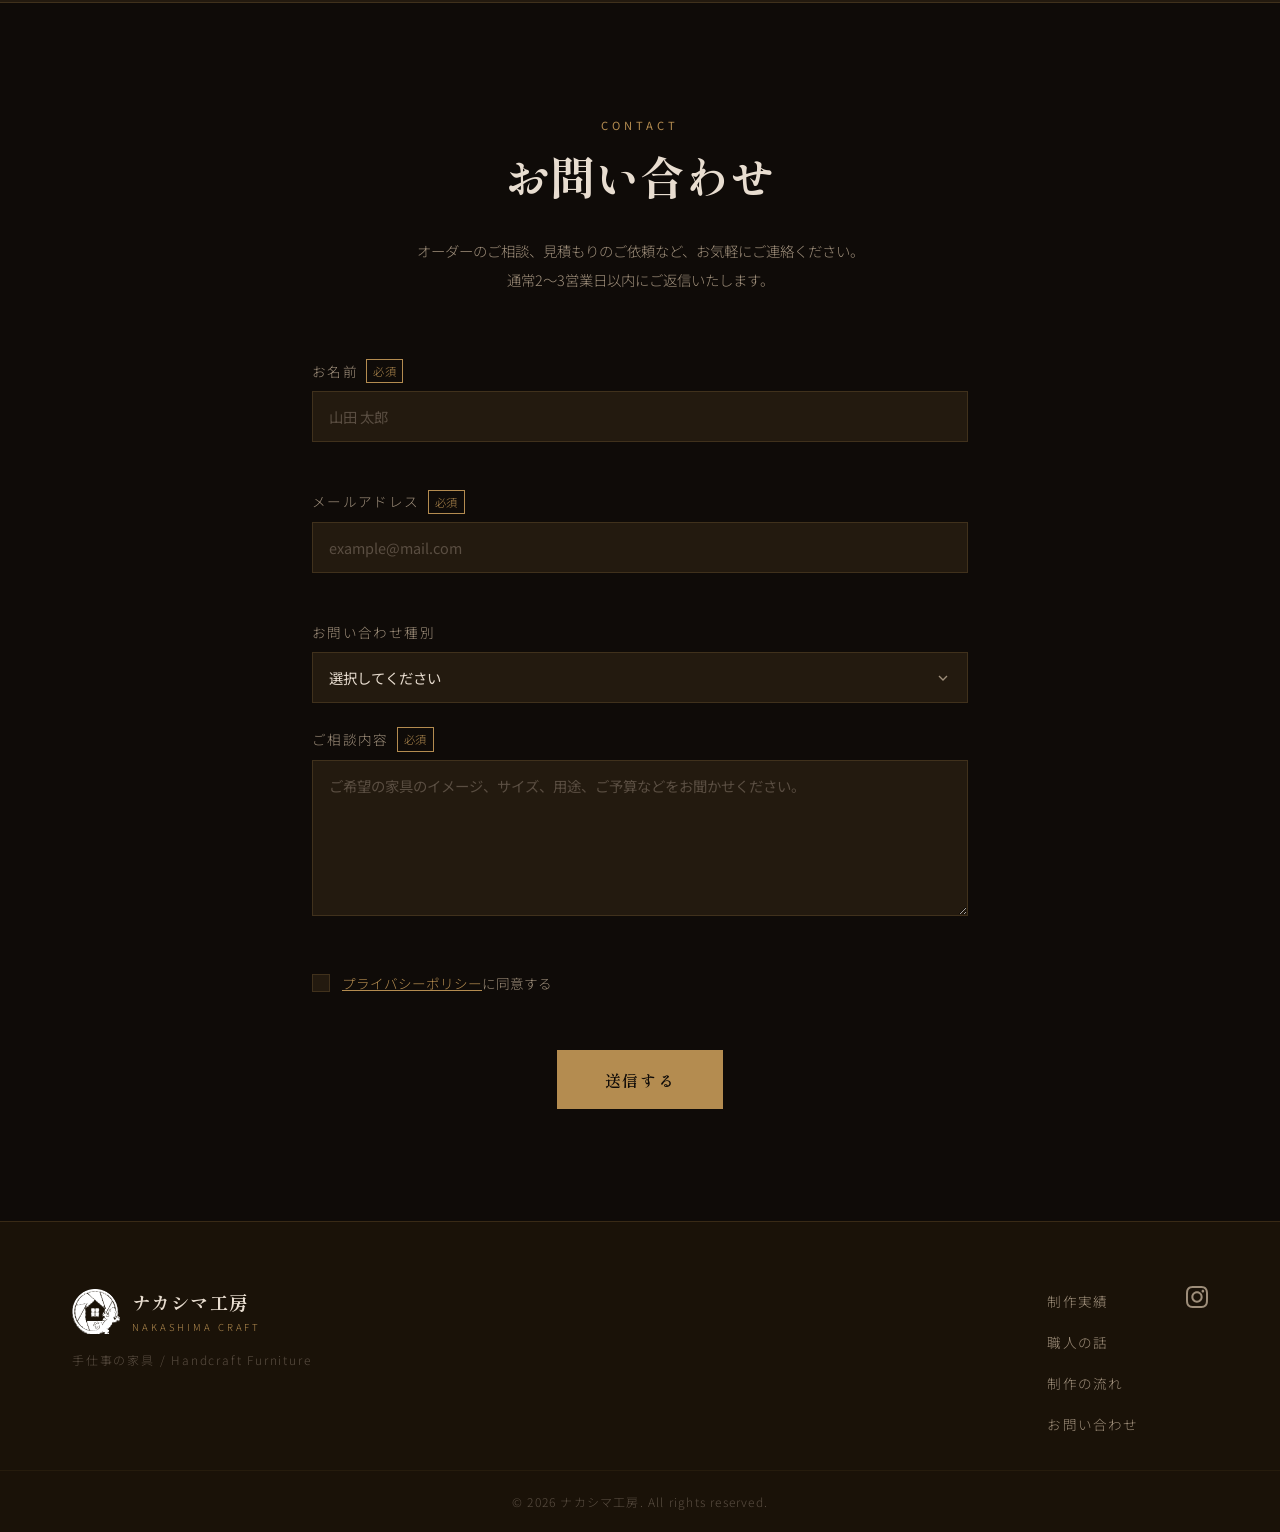
==== commit 0fa447c1: "最初のセーブポイント Co-Authored-By: Claude Opus 4.7 (1M context) <noreply@anthropic.com>" ====
--- a/index.html
+++ b/index.html
@@ -25,8 +25,8 @@
       </a>
       <nav class="header__nav" id="nav">
         <ul class="nav__list">
+          <li><a href="gallery.html" class="nav__link">制作実績</a></li>
           <li><a href="#about" class="nav__link">職人の話</a></li>
-          <li><a href="gallery.html" class="nav__link">ギャラリー</a></li>
           <li><a href="#process" class="nav__link">制作の流れ</a></li>
           <li><a href="#contact" class="nav__link contact-btn">お問い合わせ</a></li>
         </ul>
@@ -155,15 +155,9 @@
           <p class="about__lead">
             「使う人の暮らしに、寄り添う家具を。」
           </p>
-          <p>
-            木と向き合い、一本一本の木目を読みながら、依頼主の想いをそのまま形にしていく。それがナカシマ工房の仕事です。
-          </p>
-          <p>
-            大量生産の家具にはない、手仕事ならではの温もりと存在感。完全オーダーメイドだからこそ実現できる、あなただけの一品を。
-          </p>
-          <p>
-            どんな些細なご希望も、まずはお聞かせください。木の種類から仕上げのひとつひとつまで、丁寧にご相談しながら制作いたします。
-          </p>
+          <p>木と向き合い、依頼主の想いをそのまま形にする。<br>それがナカシマ工房の仕事です。</p>
+          <p>手仕事ならではの温もりと存在感。<br>完全オーダーメイドで、あなただけの一品を。</p>
+          <p>木の種類から仕上げまで、<br>丁寧にご相談しながら制作いたします。</p>
         </div>
         <div class="about__signature">
           <span class="signature-name">中島 ／ Nakashima</span>
@@ -310,8 +304,8 @@
       </div>
       <nav class="footer__nav">
         <ul>
+          <li><a href="gallery.html">制作実績</a></li>
           <li><a href="#about">職人の話</a></li>
-          <li><a href="gallery.html">ギャラリー</a></li>
           <li><a href="#process">制作の流れ</a></li>
           <li><a href="#contact">お問い合わせ</a></li>
         </ul>
--- a/css/style.css
+++ b/css/style.css
@@ -1273,11 +1273,11 @@
   }
 
   .hero__watermark {
-    width: 140px;
-    right: 5%;
-    top: 15%;
-    transform: none;
-    opacity: 0.5;
+    display: none;
+  }
+
+  .hero__brand {
+    display: none;
   }
 
   /* ヒーロー スマホ対応 */
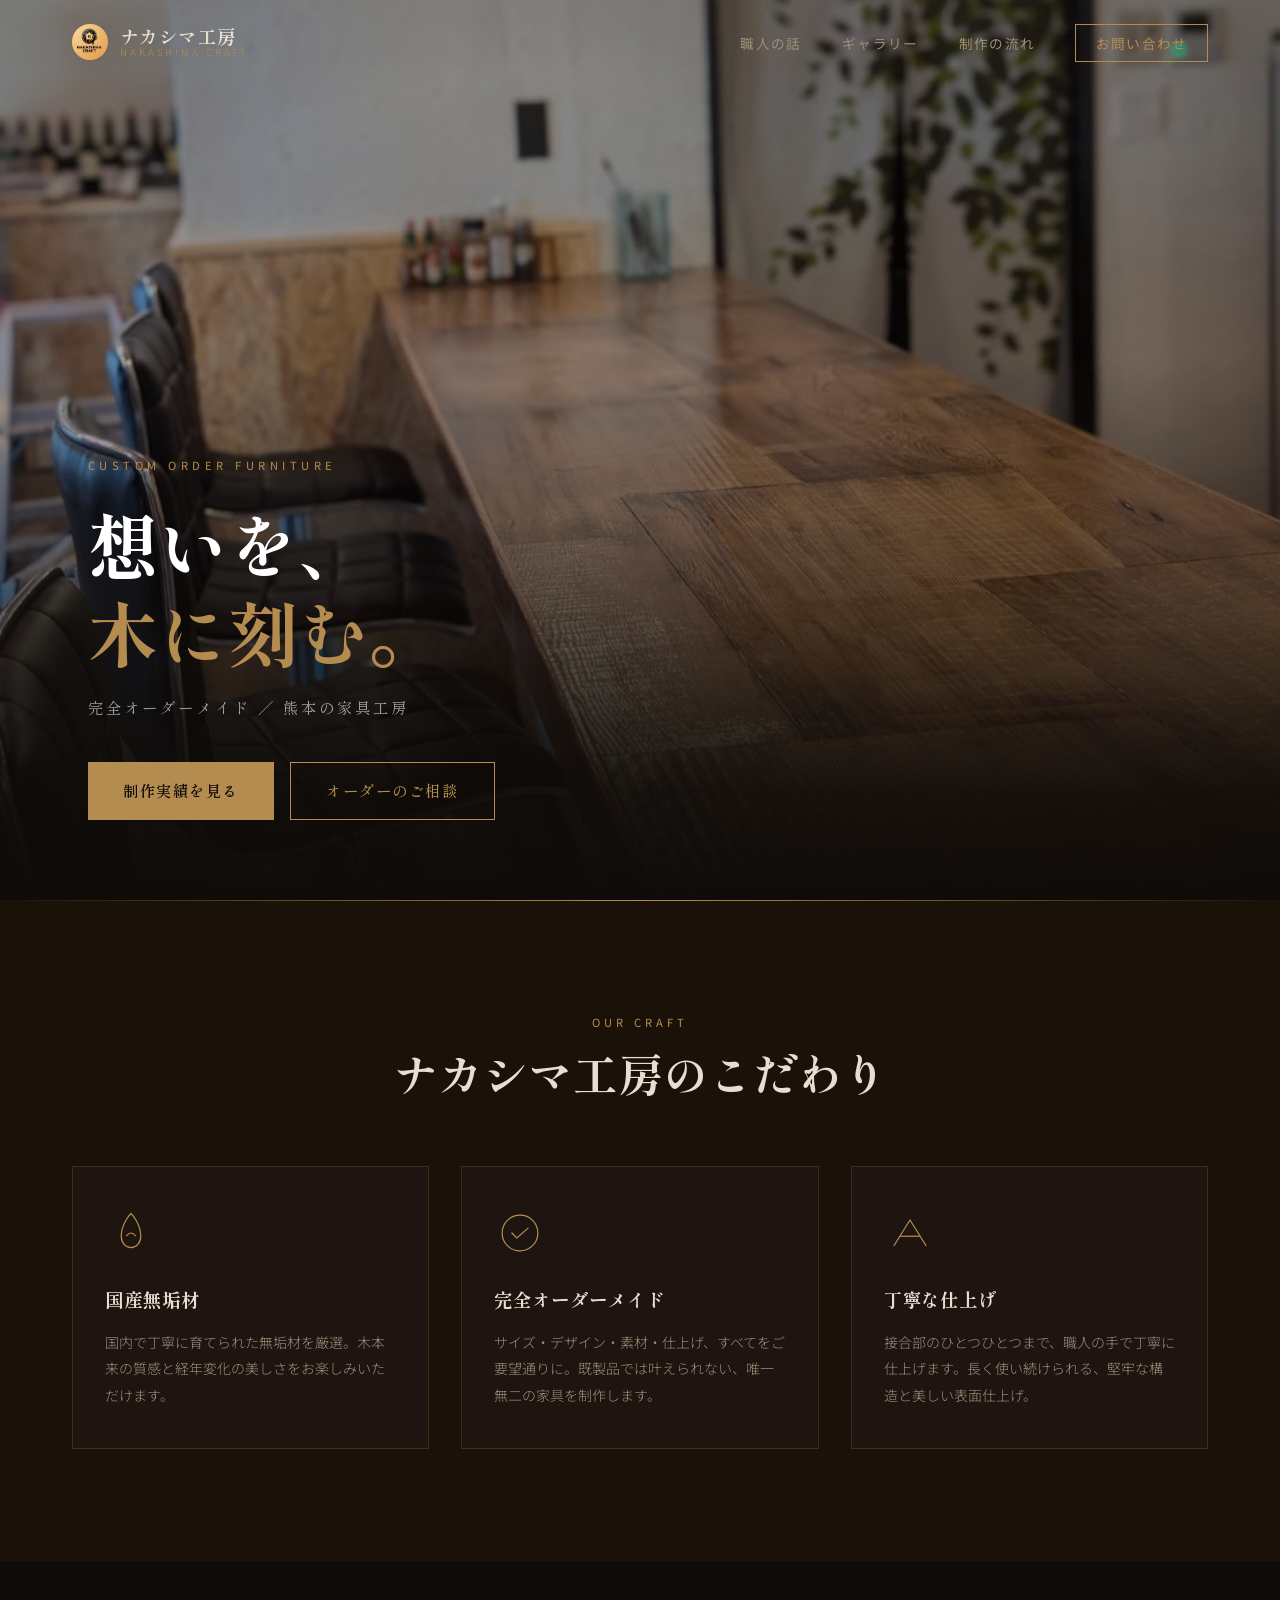
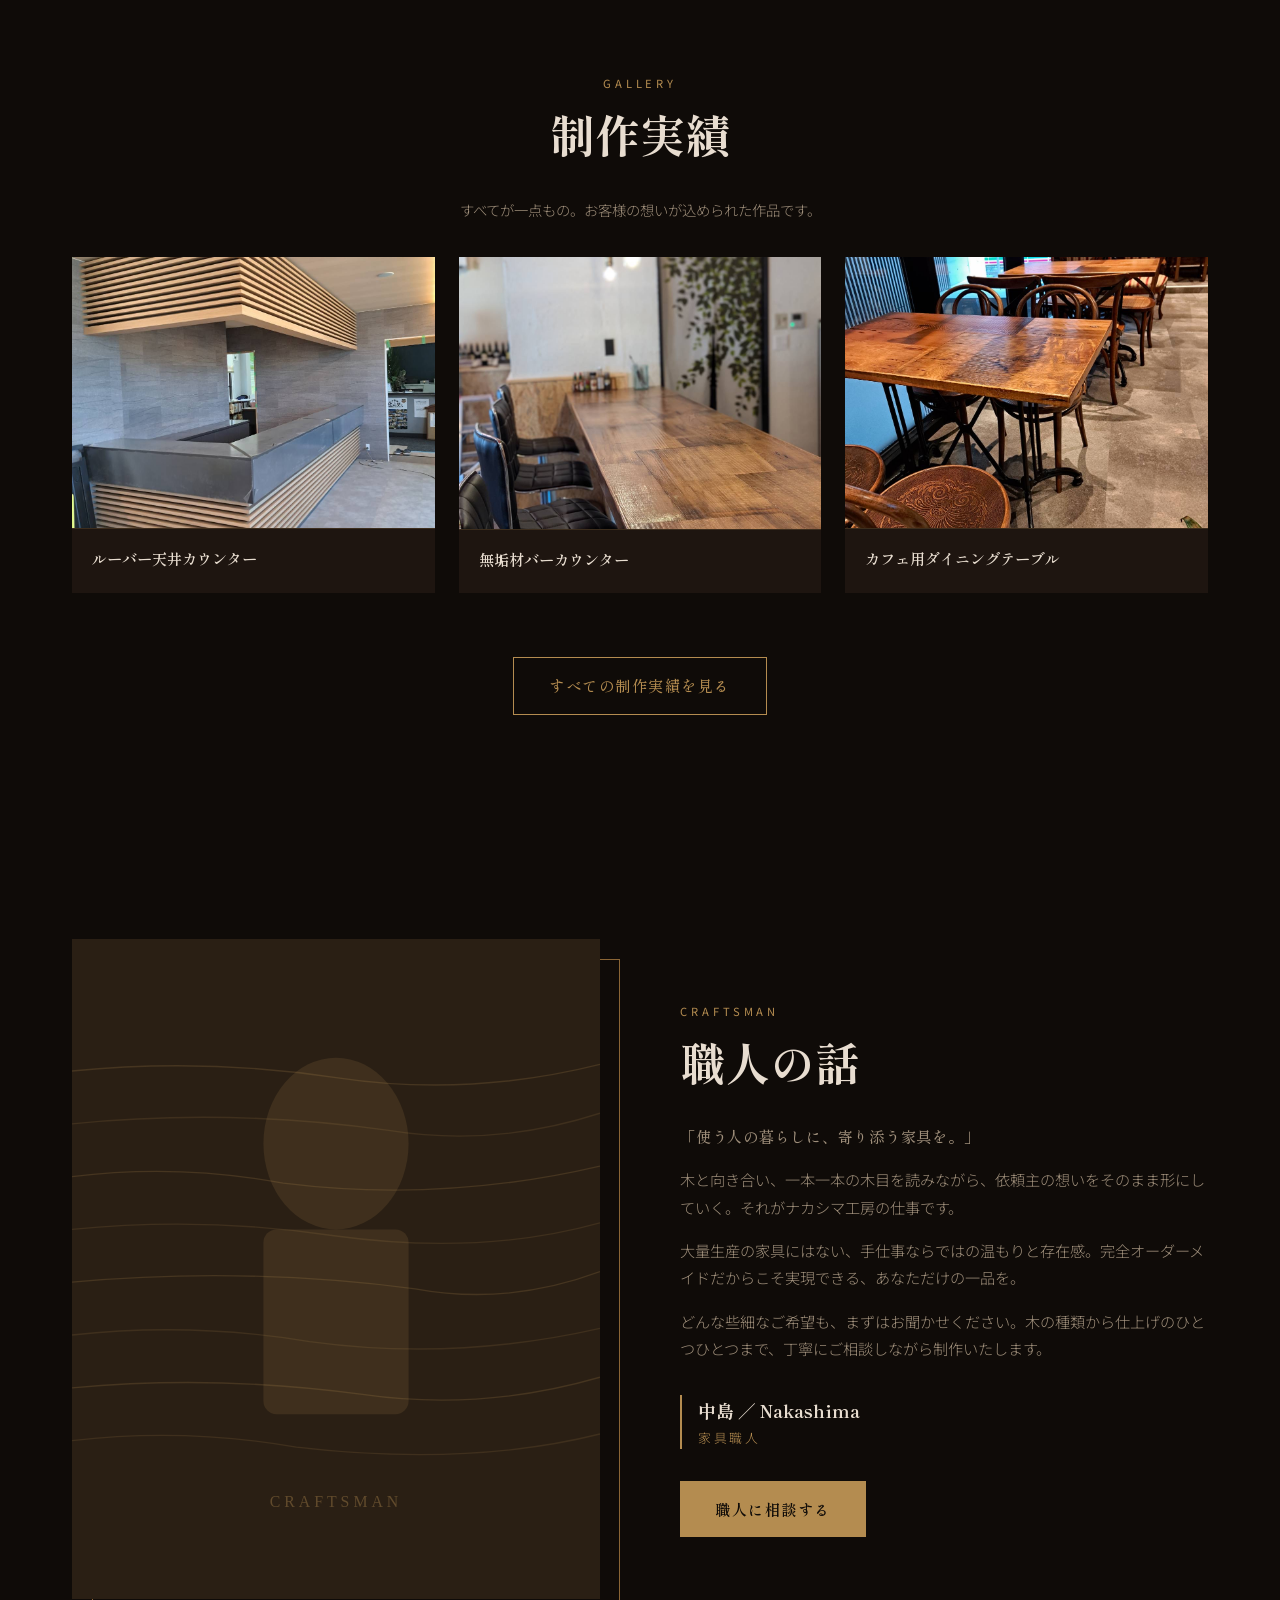
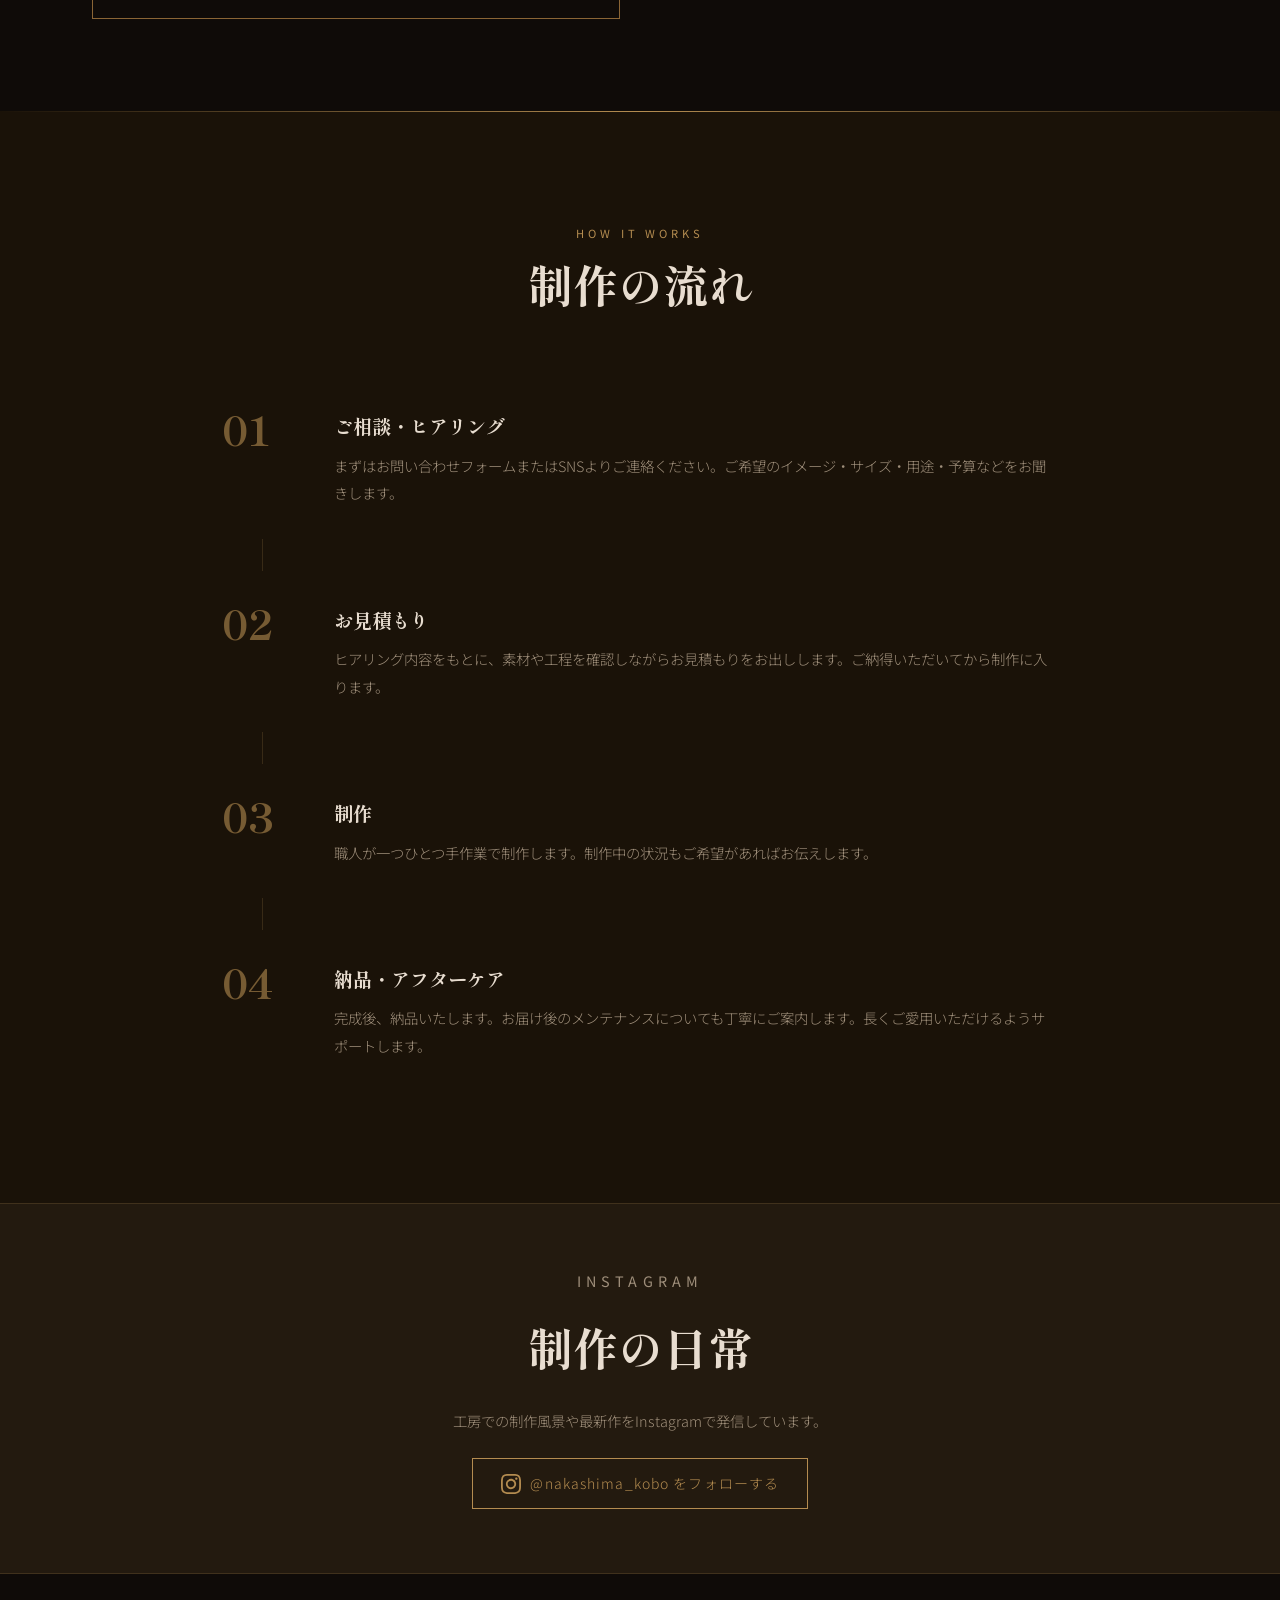
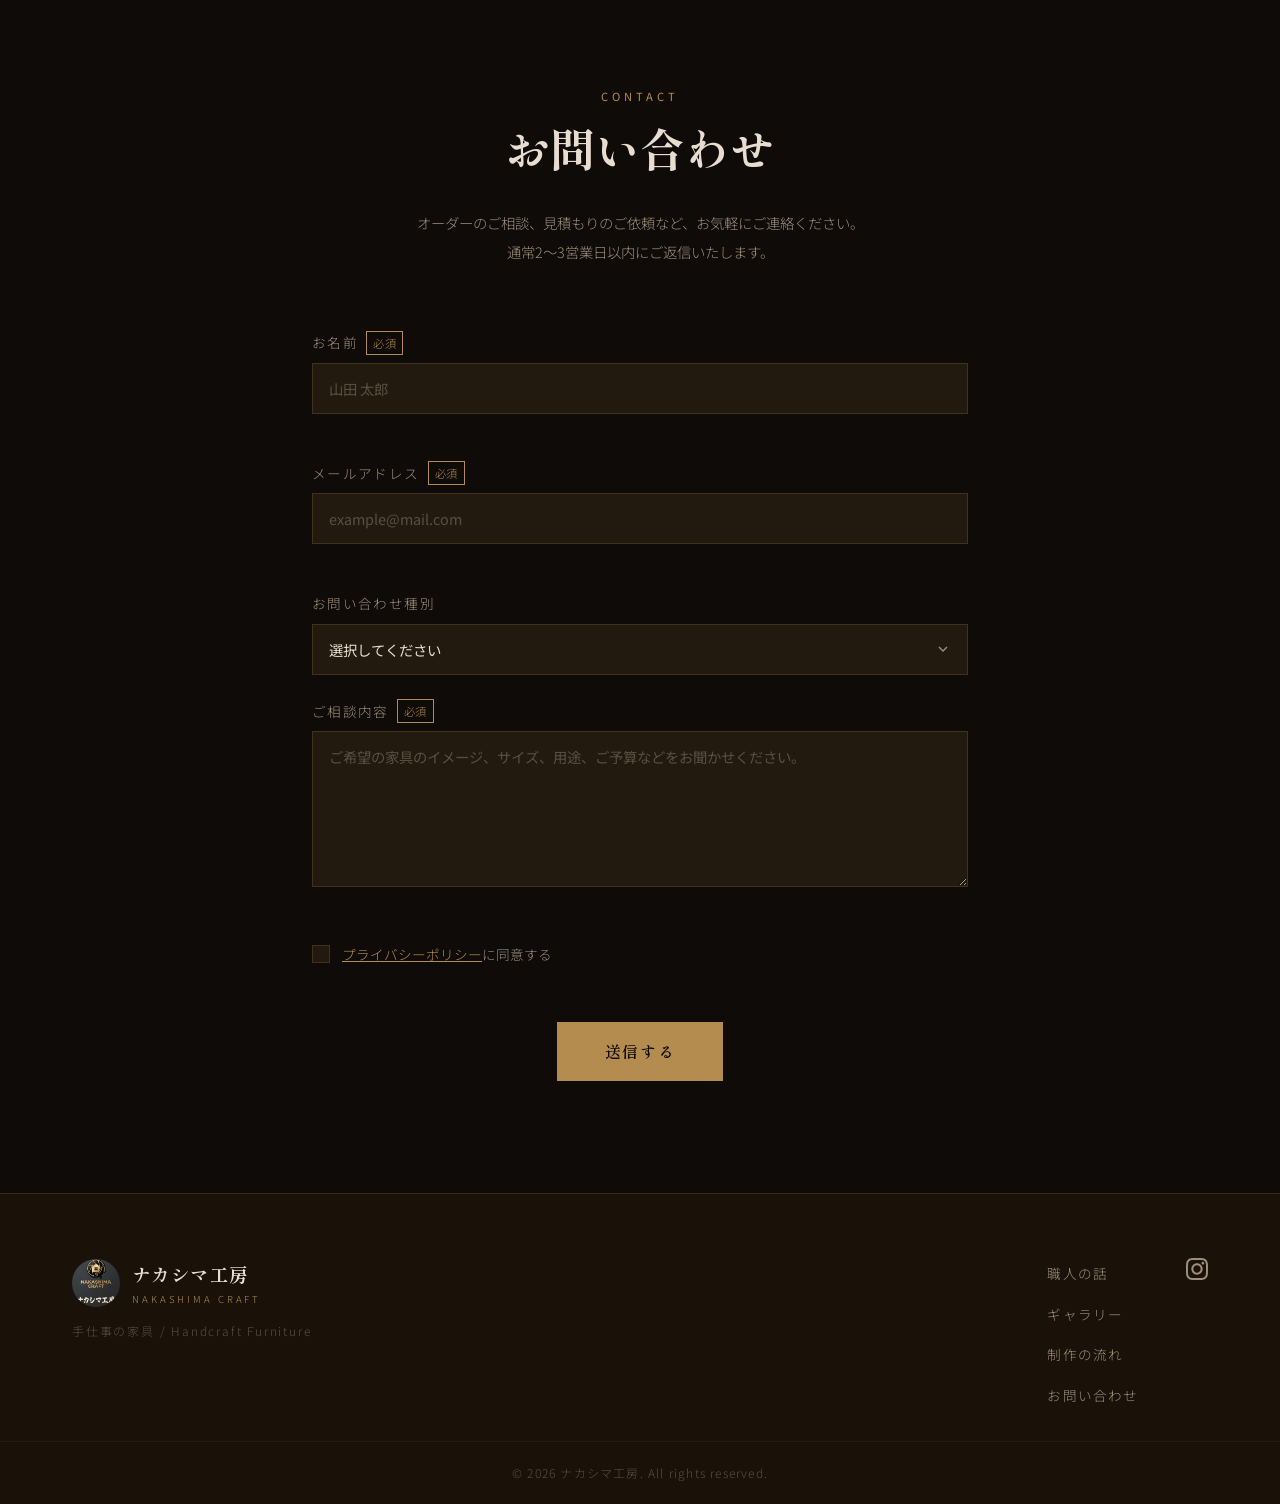
==== commit 2369dc66: "初回コミット状態に復元（マニュアル用ベースライン） 完成形は v1.0-baseline タグで保持。 編集前の最初のコードに戻す。  Co-Authored-By: Claude Opus 4.7 " ====
--- a/index.html
+++ b/index.html
@@ -17,7 +17,7 @@
   <header class="header" id="header">
     <div class="header__inner">
       <a href="#" class="header__logo">
-        <img src="images/logo_icon.png" alt="ナカシマ工房" class="header__logo-img">
+        <img src="images/IMG_6795.jpg" alt="ナカシマ工房" class="header__logo-img">
         <div class="header__logo-text">
           <span class="logo-jp">ナカシマ工房</span>
           <span class="logo-en">NAKASHIMA CRAFT</span>
@@ -25,8 +25,8 @@
       </a>
       <nav class="header__nav" id="nav">
         <ul class="nav__list">
-          <li><a href="gallery.html" class="nav__link">制作実績</a></li>
           <li><a href="#about" class="nav__link">職人の話</a></li>
+          <li><a href="gallery.html" class="nav__link">ギャラリー</a></li>
           <li><a href="#process" class="nav__link">制作の流れ</a></li>
           <li><a href="#contact" class="nav__link contact-btn">お問い合わせ</a></li>
         </ul>
@@ -45,13 +45,9 @@
     <div class="hero__gradient"></div>
     <div class="hero__inner">
       <div class="hero__content">
-        <div class="hero__brand reveal-up">
-          <img src="images/logo_icon.png" alt="" class="hero__icon">
-          <span class="hero__brand-name">ナカシマ工房</span>
-        </div>
-        <p class="hero__eyebrow reveal-up delay-1">CUSTOM ORDER FURNITURE</p>
+        <p class="hero__eyebrow reveal-up">CUSTOM ORDER FURNITURE</p>
         <h1 class="hero__title reveal-up delay-1">
-          手でつくる<span class="title-period">。</span><br><span class="title-accent" style="white-space: nowrap;">暮らしに届ける<span class="title-period">。</span></span>
+          想いを、<br><span class="title-accent">木に刻む。</span>
         </h1>
         <p class="hero__subtitle reveal-up delay-2">完全オーダーメイド ／ 熊本の家具工房</p>
         <div class="hero__cta reveal-up delay-3">
@@ -148,25 +144,49 @@
   <!-- 職人の話 -->
   <section class="about" id="about">
     <div class="about__inner">
-      <div class="about__content">
+      <div class="about__image-wrap reveal-left">
+        <div class="about__image-placeholder">
+          <div class="image-placeholder-inner">
+            <svg viewBox="0 0 400 500" xmlns="http://www.w3.org/2000/svg" width="100%" height="100%">
+              <rect width="400" height="500" fill="#2a1f14"/>
+              <path d="M0,100 Q100,90 200,105 Q300,120 400,95" stroke="rgba(180,140,80,0.2)" stroke-width="1" fill="none"/>
+              <path d="M0,140 Q120,128 240,145 Q320,158 400,132" stroke="rgba(180,140,80,0.15)" stroke-width="1" fill="none"/>
+              <path d="M0,180 Q80,170 160,185 Q280,200 400,172" stroke="rgba(180,140,80,0.2)" stroke-width="1" fill="none"/>
+              <path d="M0,220 Q100,210 200,225 Q310,240 400,215" stroke="rgba(180,140,80,0.15)" stroke-width="1" fill="none"/>
+              <path d="M0,260 Q130,248 260,265 Q330,278 400,252" stroke="rgba(180,140,80,0.2)" stroke-width="1" fill="none"/>
+              <path d="M0,300 Q90,290 180,305 Q290,320 400,295" stroke="rgba(180,140,80,0.15)" stroke-width="1" fill="none"/>
+              <path d="M0,340 Q110,330 220,345 Q310,358 400,332" stroke="rgba(180,140,80,0.2)" stroke-width="1" fill="none"/>
+              <path d="M0,380 Q85,370 170,385 Q300,400 400,375" stroke="rgba(180,140,80,0.15)" stroke-width="1" fill="none"/>
+              <ellipse cx="200" cy="155" rx="55" ry="65" fill="rgba(180,140,80,0.15)"/>
+              <rect x="145" y="220" width="110" height="140" rx="10" fill="rgba(180,140,80,0.15)"/>
+              <text x="200" y="430" text-anchor="middle" fill="rgba(180,140,80,0.4)" font-size="12" font-family="serif" letter-spacing="3">CRAFTSMAN</text>
+            </svg>
+          </div>
+        </div>
+        <div class="about__image-frame"></div>
+      </div>
+      <div class="about__text reveal-right">
         <p class="section-eyebrow">CRAFTSMAN</p>
         <h2 class="section-title">職人の話</h2>
         <div class="about__message">
           <p class="about__lead">
             「使う人の暮らしに、寄り添う家具を。」
           </p>
-          <p>木と向き合い、依頼主の想いをそのまま形にする。<br>それがナカシマ工房の仕事です。</p>
-          <p>手仕事ならではの温もりと存在感。<br>完全オーダーメイドで、あなただけの一品を。</p>
-          <p>木の種類から仕上げまで、<br>丁寧にご相談しながら制作いたします。</p>
+          <p>
+            木と向き合い、一本一本の木目を読みながら、依頼主の想いをそのまま形にしていく。それがナカシマ工房の仕事です。
+          </p>
+          <p>
+            大量生産の家具にはない、手仕事ならではの温もりと存在感。完全オーダーメイドだからこそ実現できる、あなただけの一品を。
+          </p>
+          <p>
+            どんな些細なご希望も、まずはお聞かせください。木の種類から仕上げのひとつひとつまで、丁寧にご相談しながら制作いたします。
+          </p>
         </div>
         <div class="about__signature">
           <span class="signature-name">中島 ／ Nakashima</span>
           <span class="signature-role">家具職人</span>
         </div>
         <a href="#contact" class="btn btn--primary">職人に相談する</a>
-      </div>
-      <div class="about__photo">
-        <!-- 職人の画像をここに追加 -->
       </div>
     </div>
   </section>
@@ -294,7 +314,7 @@
     <div class="footer__inner">
       <div class="footer__brand">
         <div class="footer__brand-logo">
-          <img src="images/logo_icon.png" alt="ナカシマ工房" class="footer__logo-img">
+          <img src="images/IMG_6796.jpg" alt="ナカシマ工房" class="footer__logo-img">
           <div>
             <span class="logo-jp">ナカシマ工房</span>
             <span class="logo-en">NAKASHIMA CRAFT</span>
@@ -304,8 +324,8 @@
       </div>
       <nav class="footer__nav">
         <ul>
-          <li><a href="gallery.html">制作実績</a></li>
           <li><a href="#about">職人の話</a></li>
+          <li><a href="gallery.html">ギャラリー</a></li>
           <li><a href="#process">制作の流れ</a></li>
           <li><a href="#contact">お問い合わせ</a></li>
         </ul>
--- a/css/style.css
+++ b/css/style.css
@@ -185,8 +185,8 @@
 .header__logo-img {
   width: 36px;
   height: 36px;
-  object-fit: contain;
-  filter: brightness(0) invert(1);
+  object-fit: cover;
+  border-radius: 50%;
 }
 
 .header__logo-text {
@@ -332,59 +332,17 @@
   display: flex;
   flex-direction: column;
   justify-content: flex-end;
-  align-items: center;
-  text-align: center;
-}
-
-.hero__watermark {
-  position: absolute;
-  left: 620px;
-  bottom: 6rem;
-  z-index: 2;
-  width: 100px;
-}
-
-.hero__watermark img {
-  width: 100%;
-  height: auto;
-  opacity: 0.7;
-  filter: brightness(0) invert(1);
 }
 
 .hero__content {
   /* テキスト左側 */
 }
 
-
-.hero__brand {
-  display: flex;
-  align-items: center;
-  justify-content: center;
-  gap: 1rem;
-  margin-bottom: 1.5rem;
-}
-
-.hero__icon {
-  width: 70px;
-  height: auto;
-  filter: brightness(0) invert(1);
-  opacity: 0.9;
-}
-
-.hero__brand-name {
-  font-family: 'Zen Old Mincho', serif;
-  font-size: clamp(1.8rem, 3.5vw, 2.8rem);
-  font-weight: 900;
-  color: #fff;
-  letter-spacing: 0.15em;
-  padding-left: 0.15em;
-}
 
 .hero__eyebrow {
   font-size: 0.7rem;
   font-weight: 400;
   letter-spacing: 0.4em;
-  padding-left: 0.2em;
   color: var(--color-gold);
   text-transform: uppercase;
   margin-bottom: 1.5rem;
@@ -404,10 +362,6 @@
   color: var(--color-gold);
 }
 
-.title-period {
-  margin-right: -0.5em;
-}
-
 .hero__subtitle {
   font-family: var(--font-mincho);
   font-size: clamp(0.85rem, 1.2vw, 1rem);
@@ -420,7 +374,6 @@
   display: flex;
   gap: 1rem;
   flex-wrap: wrap;
-  justify-content: center;
 }
 
 
@@ -478,45 +431,43 @@
 
 /* ── About ── */
 .about {
+  padding: var(--spacing-xl) 0;
+  overflow: hidden;
+}
+
+.about__inner {
+  max-width: var(--max-width);
+  margin: 0 auto;
+  padding: 0 2rem;
+  display: grid;
+  grid-template-columns: 1fr 1fr;
+  gap: 5rem;
+  align-items: center;
+}
+
+.about__image-wrap {
   position: relative;
+}
+
+.about__image-placeholder {
+  aspect-ratio: 4/5;
   overflow: hidden;
-  padding: var(--spacing-xl) 0;
-}
-
-.about__bg-img {
-  position: absolute;
-  inset: 0;
+  position: relative;
+}
+
+.image-placeholder-inner {
   width: 100%;
   height: 100%;
-  object-fit: cover;
-  object-position: center 25%;
-  object-fit: cover;
-  z-index: 0;
-}
-
-.about__overlay {
+}
+
+.about__image-frame {
   position: absolute;
-  inset: 0;
-  z-index: 1;
-  background: rgba(15, 11, 8, 0.75);
-}
-
-.about__inner {
-  position: relative;
-  z-index: 2;
-  max-width: 800px;
-  margin: 0 auto;
-  padding: 0 3rem;
-  text-align: center;
-}
-
-.about__content {
-  /* テキスト中央 */
-}
-
-.about__photo {
-  margin-top: 3rem;
-  /* 職人の画像用スペース */
+  top: 20px;
+  left: 20px;
+  right: -20px;
+  bottom: -20px;
+  border: 1px solid var(--color-gold-dk);
+  z-index: -1;
 }
 
 .about__message {
@@ -541,13 +492,9 @@
 .about__signature {
   display: flex;
   flex-direction: column;
-  align-items: center;
-  border-left: none;
-  border-top: 1px solid var(--color-gold);
-  border-bottom: 1px solid var(--color-gold);
-  padding: 1rem 0;
+  border-left: 2px solid var(--color-gold);
+  padding-left: 1rem;
   margin-bottom: 2rem;
-  display: inline-flex;
 }
 
 .signature-name {
@@ -604,7 +551,6 @@
   position: relative;
   transition: all var(--transition);
   overflow: hidden;
-  text-align: center;
 }
 
 .feature-card::before {
@@ -633,7 +579,7 @@
   width: 52px;
   height: 52px;
   color: var(--color-gold);
-  margin: 0 auto 1.5rem;
+  margin-bottom: 1.5rem;
 }
 
 .feature-card__title {
@@ -846,10 +792,10 @@
 }
 
 .process-step {
-  display: flex;
-  flex-direction: column;
-  align-items: center;
-  text-align: center;
+  display: grid;
+  grid-template-columns: 80px 1fr;
+  gap: 2rem;
+  align-items: start;
   padding: 2rem 0;
 }
 
@@ -860,7 +806,6 @@
   color: var(--color-gold);
   line-height: 1;
   opacity: 0.6;
-  margin-bottom: 0.75rem;
 }
 
 .step-content h3 {
@@ -881,7 +826,7 @@
   width: 1px;
   height: 2rem;
   background: var(--color-line);
-  margin: 0 auto;
+  margin-left: 40px;
 }
 
 /* ── Instagram ── */
@@ -1135,8 +1080,8 @@
 .footer__logo-img {
   width: 48px;
   height: 48px;
-  object-fit: contain;
-  filter: brightness(0) invert(1);
+  object-fit: cover;
+  border-radius: 50%;
 }
 
 .footer__tagline {
@@ -1225,6 +1170,11 @@
 
 /* ── レスポンシブ ── */
 @media (max-width: 1024px) {
+  .about__inner {
+    grid-template-columns: 1fr;
+    gap: 3rem;
+  }
+
   .features__grid {
     grid-template-columns: repeat(2, 1fr);
   }
@@ -1272,14 +1222,6 @@
     z-index: 100;
   }
 
-  .hero__watermark {
-    display: none;
-  }
-
-  .hero__brand {
-    display: none;
-  }
-
   /* ヒーロー スマホ対応 */
   .hero {
     height: auto;
@@ -1318,7 +1260,7 @@
 
   .hero__cta {
     flex-direction: column;
-    align-items: center;
+    align-items: flex-start;
   }
 
   .hero__eyebrow {
@@ -1349,6 +1291,7 @@
   }
 
   .about__inner {
+    gap: 2rem;
     padding: 0 1.5rem;
   }
 
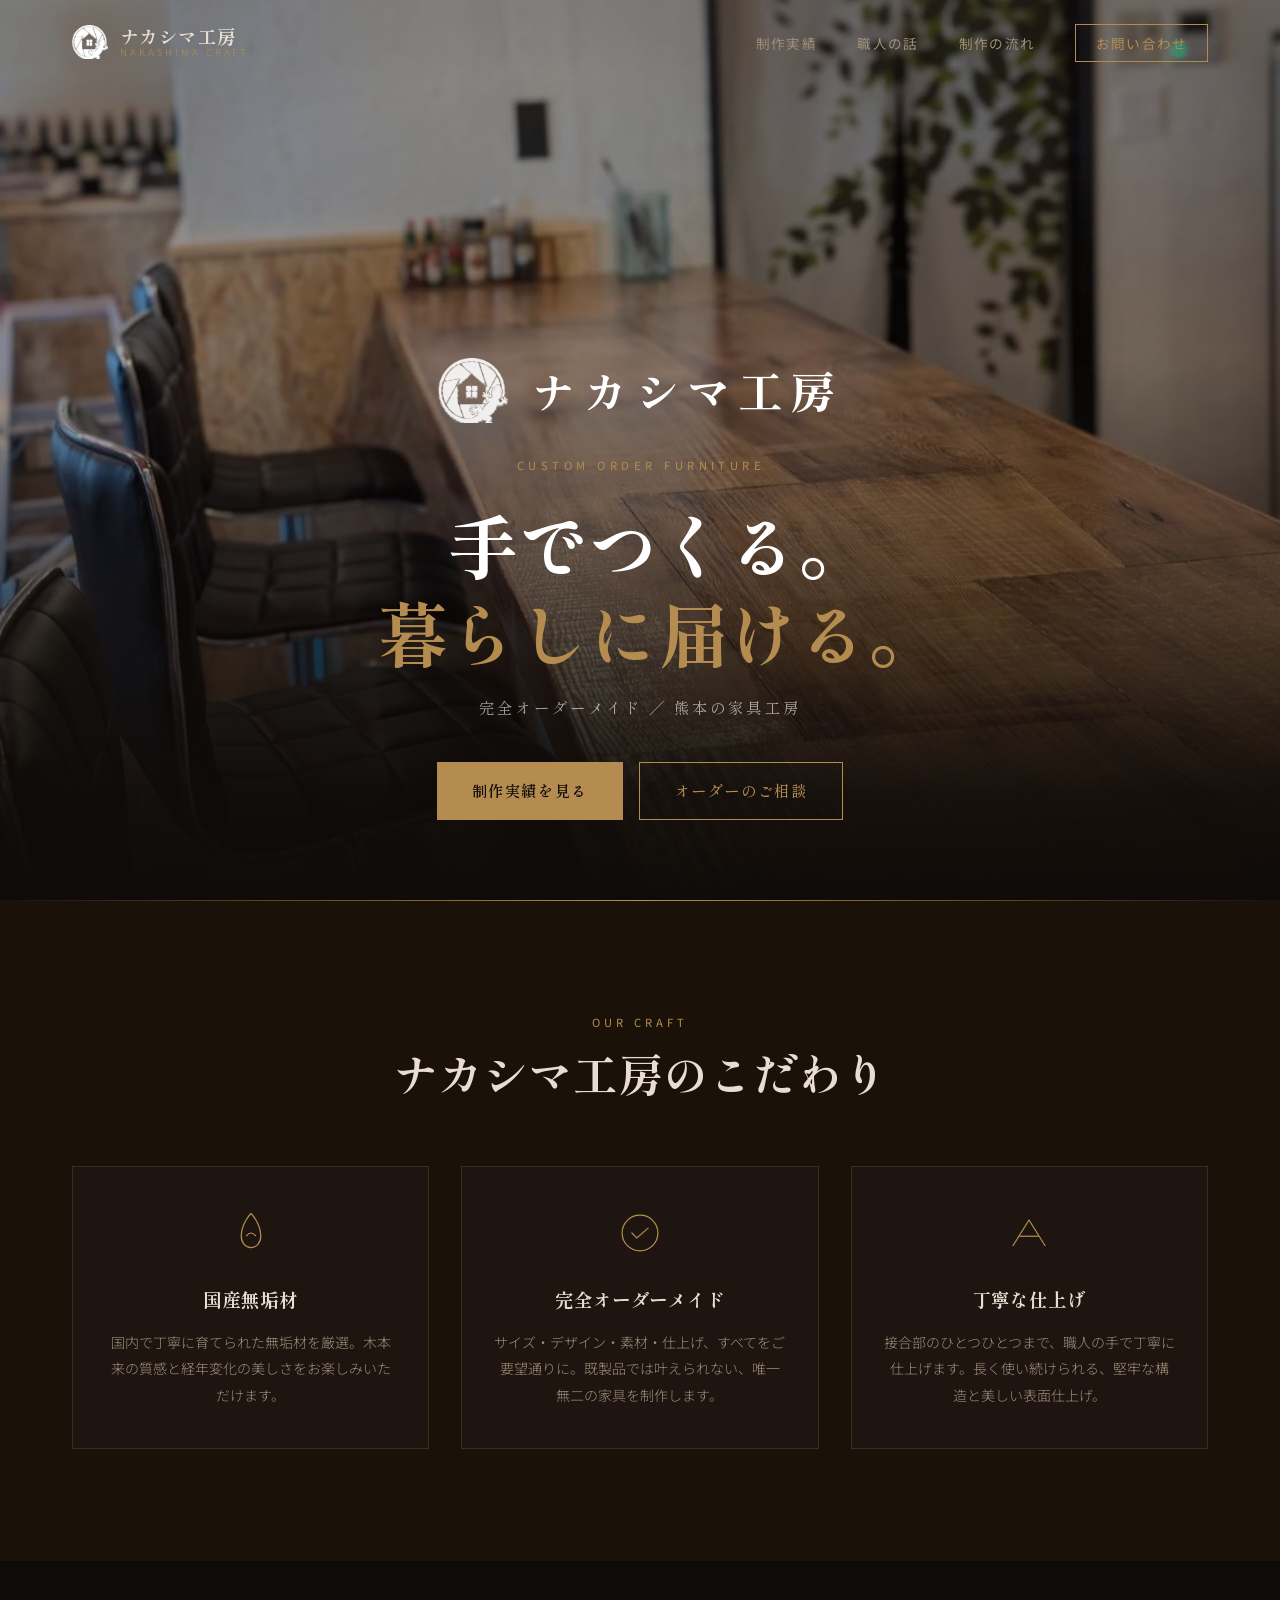
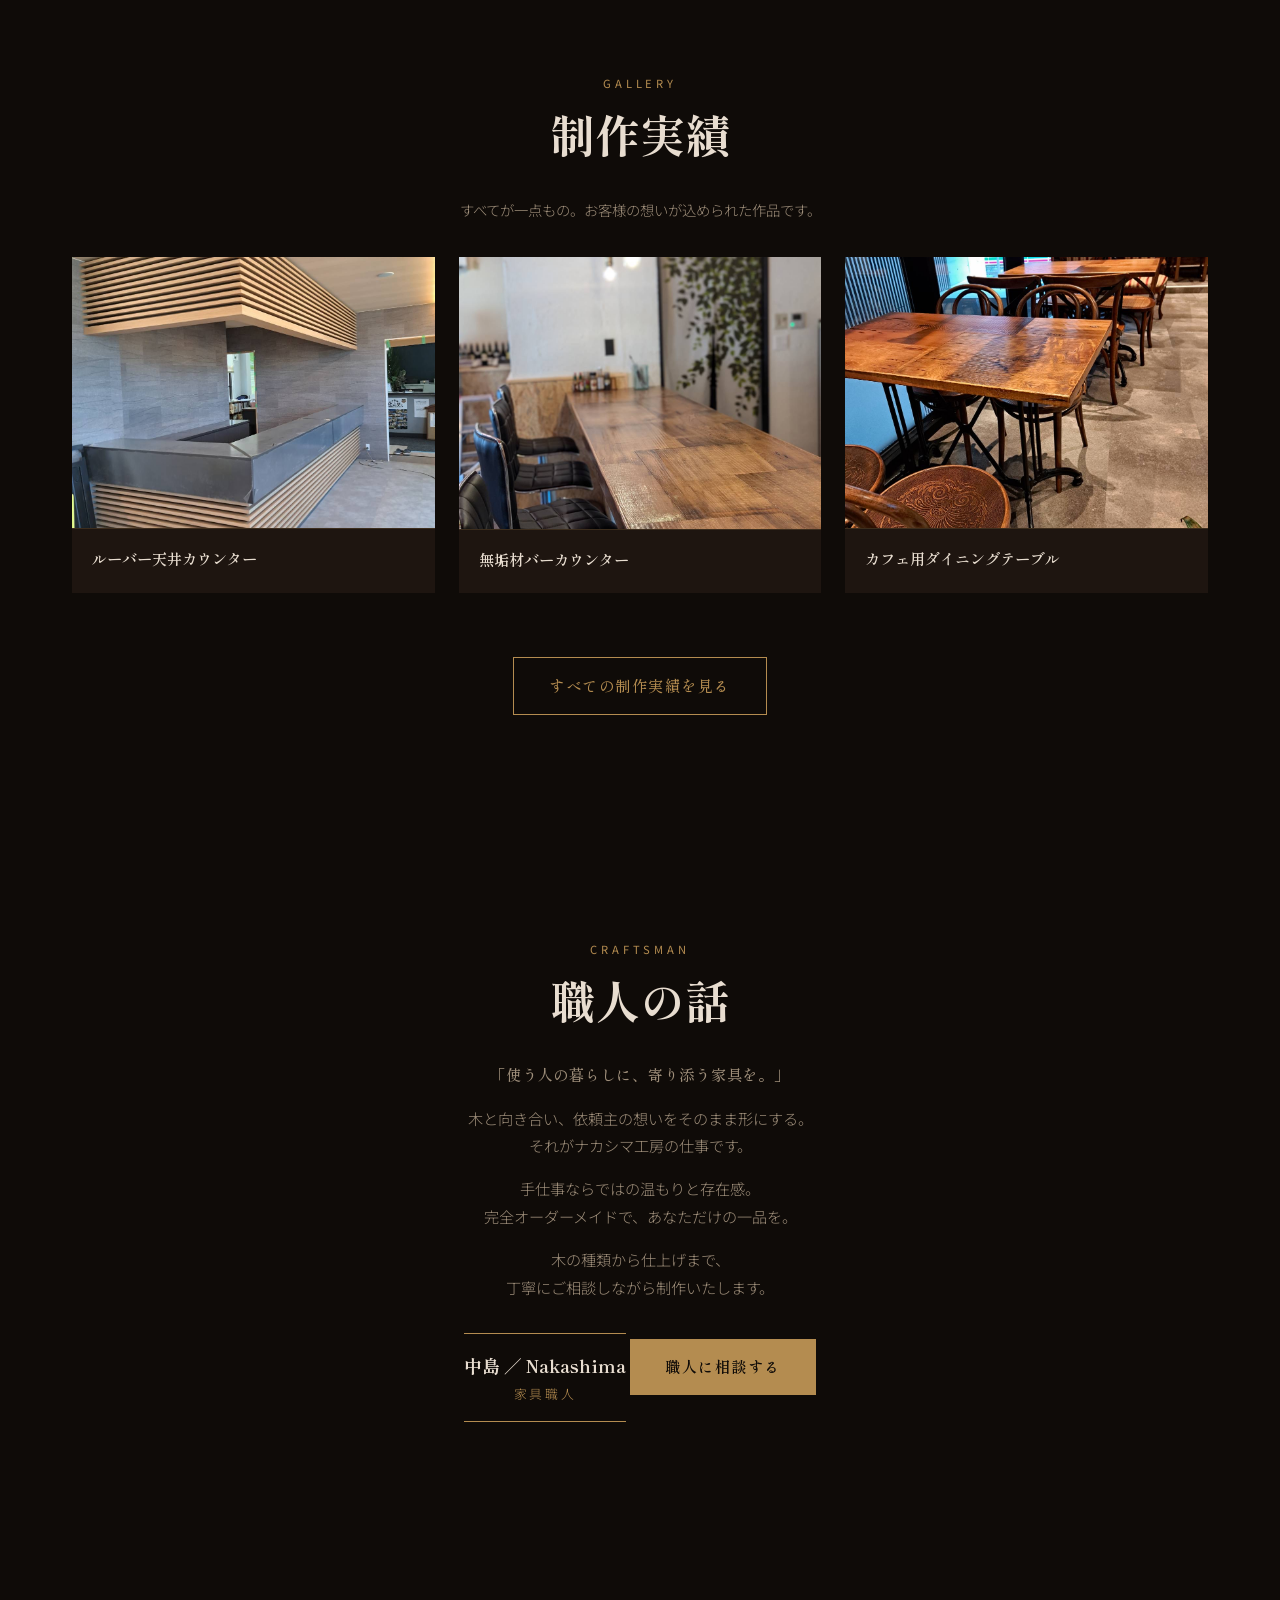
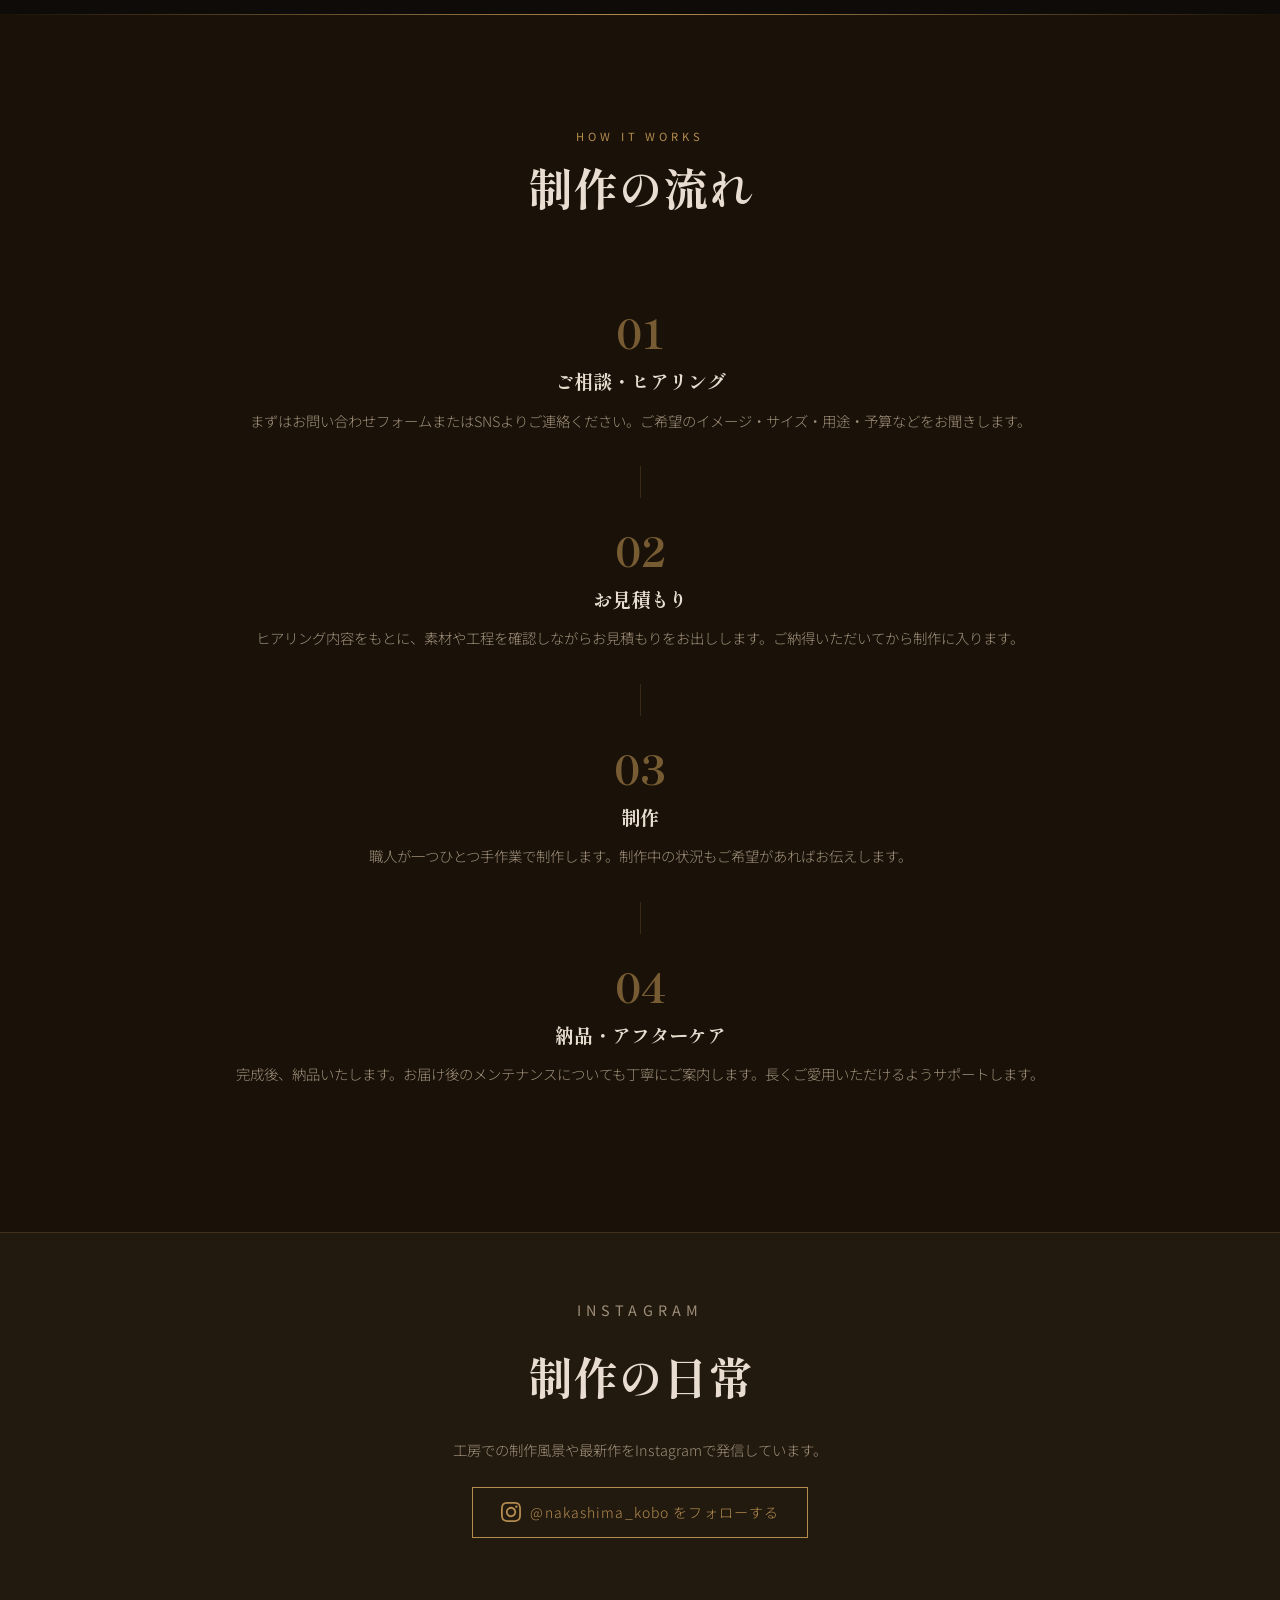
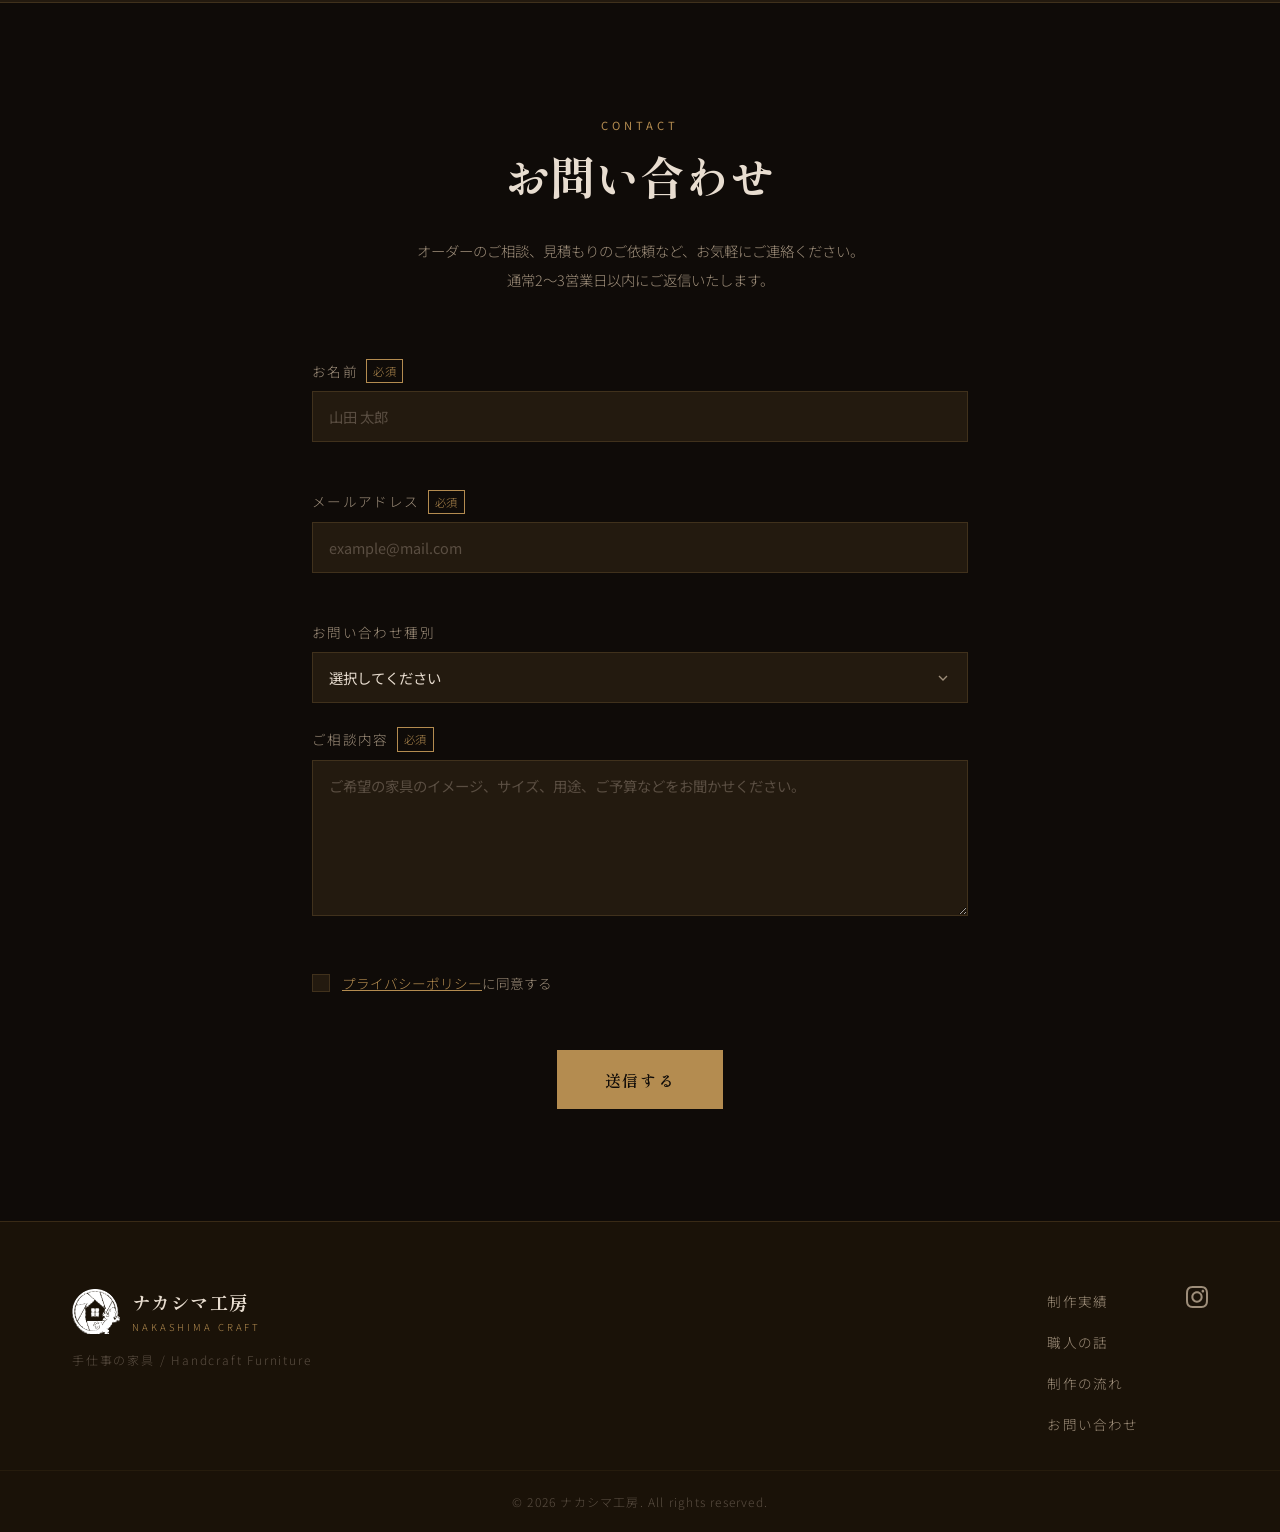
==== commit fb263837: "完成形（v1.0-baseline）に復元 Co-Authored-By: Claude Opus 4.7 (1M context) <noreply@anthropic.com>" ====
--- a/index.html
+++ b/index.html
@@ -17,7 +17,7 @@
   <header class="header" id="header">
     <div class="header__inner">
       <a href="#" class="header__logo">
-        <img src="images/IMG_6795.jpg" alt="ナカシマ工房" class="header__logo-img">
+        <img src="images/logo_icon.png" alt="ナカシマ工房" class="header__logo-img">
         <div class="header__logo-text">
           <span class="logo-jp">ナカシマ工房</span>
           <span class="logo-en">NAKASHIMA CRAFT</span>
@@ -25,8 +25,8 @@
       </a>
       <nav class="header__nav" id="nav">
         <ul class="nav__list">
+          <li><a href="gallery.html" class="nav__link">制作実績</a></li>
           <li><a href="#about" class="nav__link">職人の話</a></li>
-          <li><a href="gallery.html" class="nav__link">ギャラリー</a></li>
           <li><a href="#process" class="nav__link">制作の流れ</a></li>
           <li><a href="#contact" class="nav__link contact-btn">お問い合わせ</a></li>
         </ul>
@@ -45,9 +45,13 @@
     <div class="hero__gradient"></div>
     <div class="hero__inner">
       <div class="hero__content">
-        <p class="hero__eyebrow reveal-up">CUSTOM ORDER FURNITURE</p>
+        <div class="hero__brand reveal-up">
+          <img src="images/logo_icon.png" alt="" class="hero__icon">
+          <span class="hero__brand-name">ナカシマ工房</span>
+        </div>
+        <p class="hero__eyebrow reveal-up delay-1">CUSTOM ORDER FURNITURE</p>
         <h1 class="hero__title reveal-up delay-1">
-          想いを、<br><span class="title-accent">木に刻む。</span>
+          手でつくる<span class="title-period">。</span><br><span class="title-accent" style="white-space: nowrap;">暮らしに届ける<span class="title-period">。</span></span>
         </h1>
         <p class="hero__subtitle reveal-up delay-2">完全オーダーメイド ／ 熊本の家具工房</p>
         <div class="hero__cta reveal-up delay-3">
@@ -144,49 +148,25 @@
   <!-- 職人の話 -->
   <section class="about" id="about">
     <div class="about__inner">
-      <div class="about__image-wrap reveal-left">
-        <div class="about__image-placeholder">
-          <div class="image-placeholder-inner">
-            <svg viewBox="0 0 400 500" xmlns="http://www.w3.org/2000/svg" width="100%" height="100%">
-              <rect width="400" height="500" fill="#2a1f14"/>
-              <path d="M0,100 Q100,90 200,105 Q300,120 400,95" stroke="rgba(180,140,80,0.2)" stroke-width="1" fill="none"/>
-              <path d="M0,140 Q120,128 240,145 Q320,158 400,132" stroke="rgba(180,140,80,0.15)" stroke-width="1" fill="none"/>
-              <path d="M0,180 Q80,170 160,185 Q280,200 400,172" stroke="rgba(180,140,80,0.2)" stroke-width="1" fill="none"/>
-              <path d="M0,220 Q100,210 200,225 Q310,240 400,215" stroke="rgba(180,140,80,0.15)" stroke-width="1" fill="none"/>
-              <path d="M0,260 Q130,248 260,265 Q330,278 400,252" stroke="rgba(180,140,80,0.2)" stroke-width="1" fill="none"/>
-              <path d="M0,300 Q90,290 180,305 Q290,320 400,295" stroke="rgba(180,140,80,0.15)" stroke-width="1" fill="none"/>
-              <path d="M0,340 Q110,330 220,345 Q310,358 400,332" stroke="rgba(180,140,80,0.2)" stroke-width="1" fill="none"/>
-              <path d="M0,380 Q85,370 170,385 Q300,400 400,375" stroke="rgba(180,140,80,0.15)" stroke-width="1" fill="none"/>
-              <ellipse cx="200" cy="155" rx="55" ry="65" fill="rgba(180,140,80,0.15)"/>
-              <rect x="145" y="220" width="110" height="140" rx="10" fill="rgba(180,140,80,0.15)"/>
-              <text x="200" y="430" text-anchor="middle" fill="rgba(180,140,80,0.4)" font-size="12" font-family="serif" letter-spacing="3">CRAFTSMAN</text>
-            </svg>
-          </div>
-        </div>
-        <div class="about__image-frame"></div>
-      </div>
-      <div class="about__text reveal-right">
+      <div class="about__content">
         <p class="section-eyebrow">CRAFTSMAN</p>
         <h2 class="section-title">職人の話</h2>
         <div class="about__message">
           <p class="about__lead">
             「使う人の暮らしに、寄り添う家具を。」
           </p>
-          <p>
-            木と向き合い、一本一本の木目を読みながら、依頼主の想いをそのまま形にしていく。それがナカシマ工房の仕事です。
-          </p>
-          <p>
-            大量生産の家具にはない、手仕事ならではの温もりと存在感。完全オーダーメイドだからこそ実現できる、あなただけの一品を。
-          </p>
-          <p>
-            どんな些細なご希望も、まずはお聞かせください。木の種類から仕上げのひとつひとつまで、丁寧にご相談しながら制作いたします。
-          </p>
+          <p>木と向き合い、依頼主の想いをそのまま形にする。<br>それがナカシマ工房の仕事です。</p>
+          <p>手仕事ならではの温もりと存在感。<br>完全オーダーメイドで、あなただけの一品を。</p>
+          <p>木の種類から仕上げまで、<br>丁寧にご相談しながら制作いたします。</p>
         </div>
         <div class="about__signature">
           <span class="signature-name">中島 ／ Nakashima</span>
           <span class="signature-role">家具職人</span>
         </div>
         <a href="#contact" class="btn btn--primary">職人に相談する</a>
+      </div>
+      <div class="about__photo">
+        <!-- 職人の画像をここに追加 -->
       </div>
     </div>
   </section>
@@ -314,7 +294,7 @@
     <div class="footer__inner">
       <div class="footer__brand">
         <div class="footer__brand-logo">
-          <img src="images/IMG_6796.jpg" alt="ナカシマ工房" class="footer__logo-img">
+          <img src="images/logo_icon.png" alt="ナカシマ工房" class="footer__logo-img">
           <div>
             <span class="logo-jp">ナカシマ工房</span>
             <span class="logo-en">NAKASHIMA CRAFT</span>
@@ -324,8 +304,8 @@
       </div>
       <nav class="footer__nav">
         <ul>
+          <li><a href="gallery.html">制作実績</a></li>
           <li><a href="#about">職人の話</a></li>
-          <li><a href="gallery.html">ギャラリー</a></li>
           <li><a href="#process">制作の流れ</a></li>
           <li><a href="#contact">お問い合わせ</a></li>
         </ul>
--- a/css/style.css
+++ b/css/style.css
@@ -185,8 +185,8 @@
 .header__logo-img {
   width: 36px;
   height: 36px;
-  object-fit: cover;
-  border-radius: 50%;
+  object-fit: contain;
+  filter: brightness(0) invert(1);
 }
 
 .header__logo-text {
@@ -332,17 +332,59 @@
   display: flex;
   flex-direction: column;
   justify-content: flex-end;
+  align-items: center;
+  text-align: center;
+}
+
+.hero__watermark {
+  position: absolute;
+  left: 620px;
+  bottom: 6rem;
+  z-index: 2;
+  width: 100px;
+}
+
+.hero__watermark img {
+  width: 100%;
+  height: auto;
+  opacity: 0.7;
+  filter: brightness(0) invert(1);
 }
 
 .hero__content {
   /* テキスト左側 */
 }
 
+
+.hero__brand {
+  display: flex;
+  align-items: center;
+  justify-content: center;
+  gap: 1rem;
+  margin-bottom: 1.5rem;
+}
+
+.hero__icon {
+  width: 70px;
+  height: auto;
+  filter: brightness(0) invert(1);
+  opacity: 0.9;
+}
+
+.hero__brand-name {
+  font-family: 'Zen Old Mincho', serif;
+  font-size: clamp(1.8rem, 3.5vw, 2.8rem);
+  font-weight: 900;
+  color: #fff;
+  letter-spacing: 0.15em;
+  padding-left: 0.15em;
+}
 
 .hero__eyebrow {
   font-size: 0.7rem;
   font-weight: 400;
   letter-spacing: 0.4em;
+  padding-left: 0.2em;
   color: var(--color-gold);
   text-transform: uppercase;
   margin-bottom: 1.5rem;
@@ -362,6 +404,10 @@
   color: var(--color-gold);
 }
 
+.title-period {
+  margin-right: -0.5em;
+}
+
 .hero__subtitle {
   font-family: var(--font-mincho);
   font-size: clamp(0.85rem, 1.2vw, 1rem);
@@ -374,6 +420,7 @@
   display: flex;
   gap: 1rem;
   flex-wrap: wrap;
+  justify-content: center;
 }
 
 
@@ -431,43 +478,45 @@
 
 /* ── About ── */
 .about {
+  position: relative;
+  overflow: hidden;
   padding: var(--spacing-xl) 0;
-  overflow: hidden;
-}
-
-.about__inner {
-  max-width: var(--max-width);
-  margin: 0 auto;
-  padding: 0 2rem;
-  display: grid;
-  grid-template-columns: 1fr 1fr;
-  gap: 5rem;
-  align-items: center;
-}
-
-.about__image-wrap {
-  position: relative;
-}
-
-.about__image-placeholder {
-  aspect-ratio: 4/5;
-  overflow: hidden;
-  position: relative;
-}
-
-.image-placeholder-inner {
+}
+
+.about__bg-img {
+  position: absolute;
+  inset: 0;
   width: 100%;
   height: 100%;
-}
-
-.about__image-frame {
+  object-fit: cover;
+  object-position: center 25%;
+  object-fit: cover;
+  z-index: 0;
+}
+
+.about__overlay {
   position: absolute;
-  top: 20px;
-  left: 20px;
-  right: -20px;
-  bottom: -20px;
-  border: 1px solid var(--color-gold-dk);
-  z-index: -1;
+  inset: 0;
+  z-index: 1;
+  background: rgba(15, 11, 8, 0.75);
+}
+
+.about__inner {
+  position: relative;
+  z-index: 2;
+  max-width: 800px;
+  margin: 0 auto;
+  padding: 0 3rem;
+  text-align: center;
+}
+
+.about__content {
+  /* テキスト中央 */
+}
+
+.about__photo {
+  margin-top: 3rem;
+  /* 職人の画像用スペース */
 }
 
 .about__message {
@@ -492,9 +541,13 @@
 .about__signature {
   display: flex;
   flex-direction: column;
-  border-left: 2px solid var(--color-gold);
-  padding-left: 1rem;
+  align-items: center;
+  border-left: none;
+  border-top: 1px solid var(--color-gold);
+  border-bottom: 1px solid var(--color-gold);
+  padding: 1rem 0;
   margin-bottom: 2rem;
+  display: inline-flex;
 }
 
 .signature-name {
@@ -551,6 +604,7 @@
   position: relative;
   transition: all var(--transition);
   overflow: hidden;
+  text-align: center;
 }
 
 .feature-card::before {
@@ -579,7 +633,7 @@
   width: 52px;
   height: 52px;
   color: var(--color-gold);
-  margin-bottom: 1.5rem;
+  margin: 0 auto 1.5rem;
 }
 
 .feature-card__title {
@@ -792,10 +846,10 @@
 }
 
 .process-step {
-  display: grid;
-  grid-template-columns: 80px 1fr;
-  gap: 2rem;
-  align-items: start;
+  display: flex;
+  flex-direction: column;
+  align-items: center;
+  text-align: center;
   padding: 2rem 0;
 }
 
@@ -806,6 +860,7 @@
   color: var(--color-gold);
   line-height: 1;
   opacity: 0.6;
+  margin-bottom: 0.75rem;
 }
 
 .step-content h3 {
@@ -826,7 +881,7 @@
   width: 1px;
   height: 2rem;
   background: var(--color-line);
-  margin-left: 40px;
+  margin: 0 auto;
 }
 
 /* ── Instagram ── */
@@ -1080,8 +1135,8 @@
 .footer__logo-img {
   width: 48px;
   height: 48px;
-  object-fit: cover;
-  border-radius: 50%;
+  object-fit: contain;
+  filter: brightness(0) invert(1);
 }
 
 .footer__tagline {
@@ -1170,11 +1225,6 @@
 
 /* ── レスポンシブ ── */
 @media (max-width: 1024px) {
-  .about__inner {
-    grid-template-columns: 1fr;
-    gap: 3rem;
-  }
-
   .features__grid {
     grid-template-columns: repeat(2, 1fr);
   }
@@ -1222,6 +1272,14 @@
     z-index: 100;
   }
 
+  .hero__watermark {
+    display: none;
+  }
+
+  .hero__brand {
+    display: none;
+  }
+
   /* ヒーロー スマホ対応 */
   .hero {
     height: auto;
@@ -1260,7 +1318,7 @@
 
   .hero__cta {
     flex-direction: column;
-    align-items: flex-start;
+    align-items: center;
   }
 
   .hero__eyebrow {
@@ -1291,7 +1349,6 @@
   }
 
   .about__inner {
-    gap: 2rem;
     padding: 0 1.5rem;
   }
 
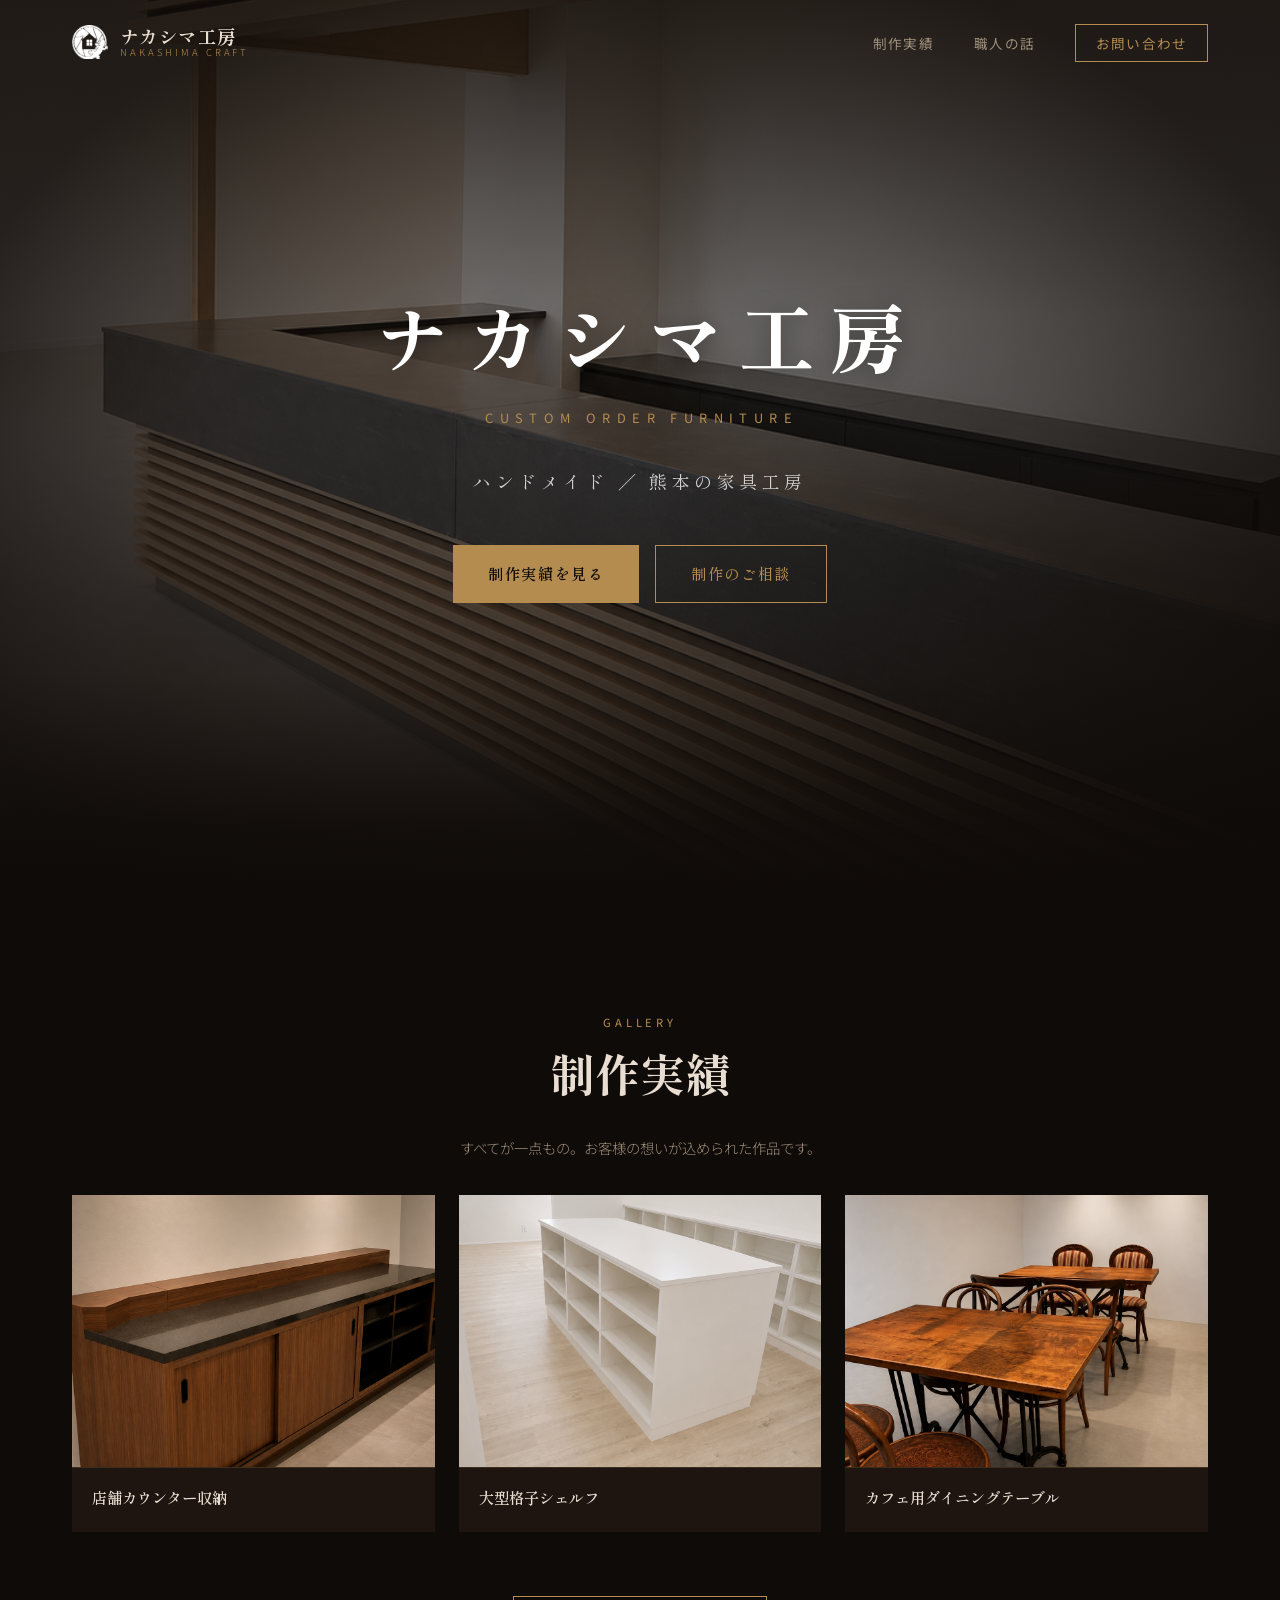
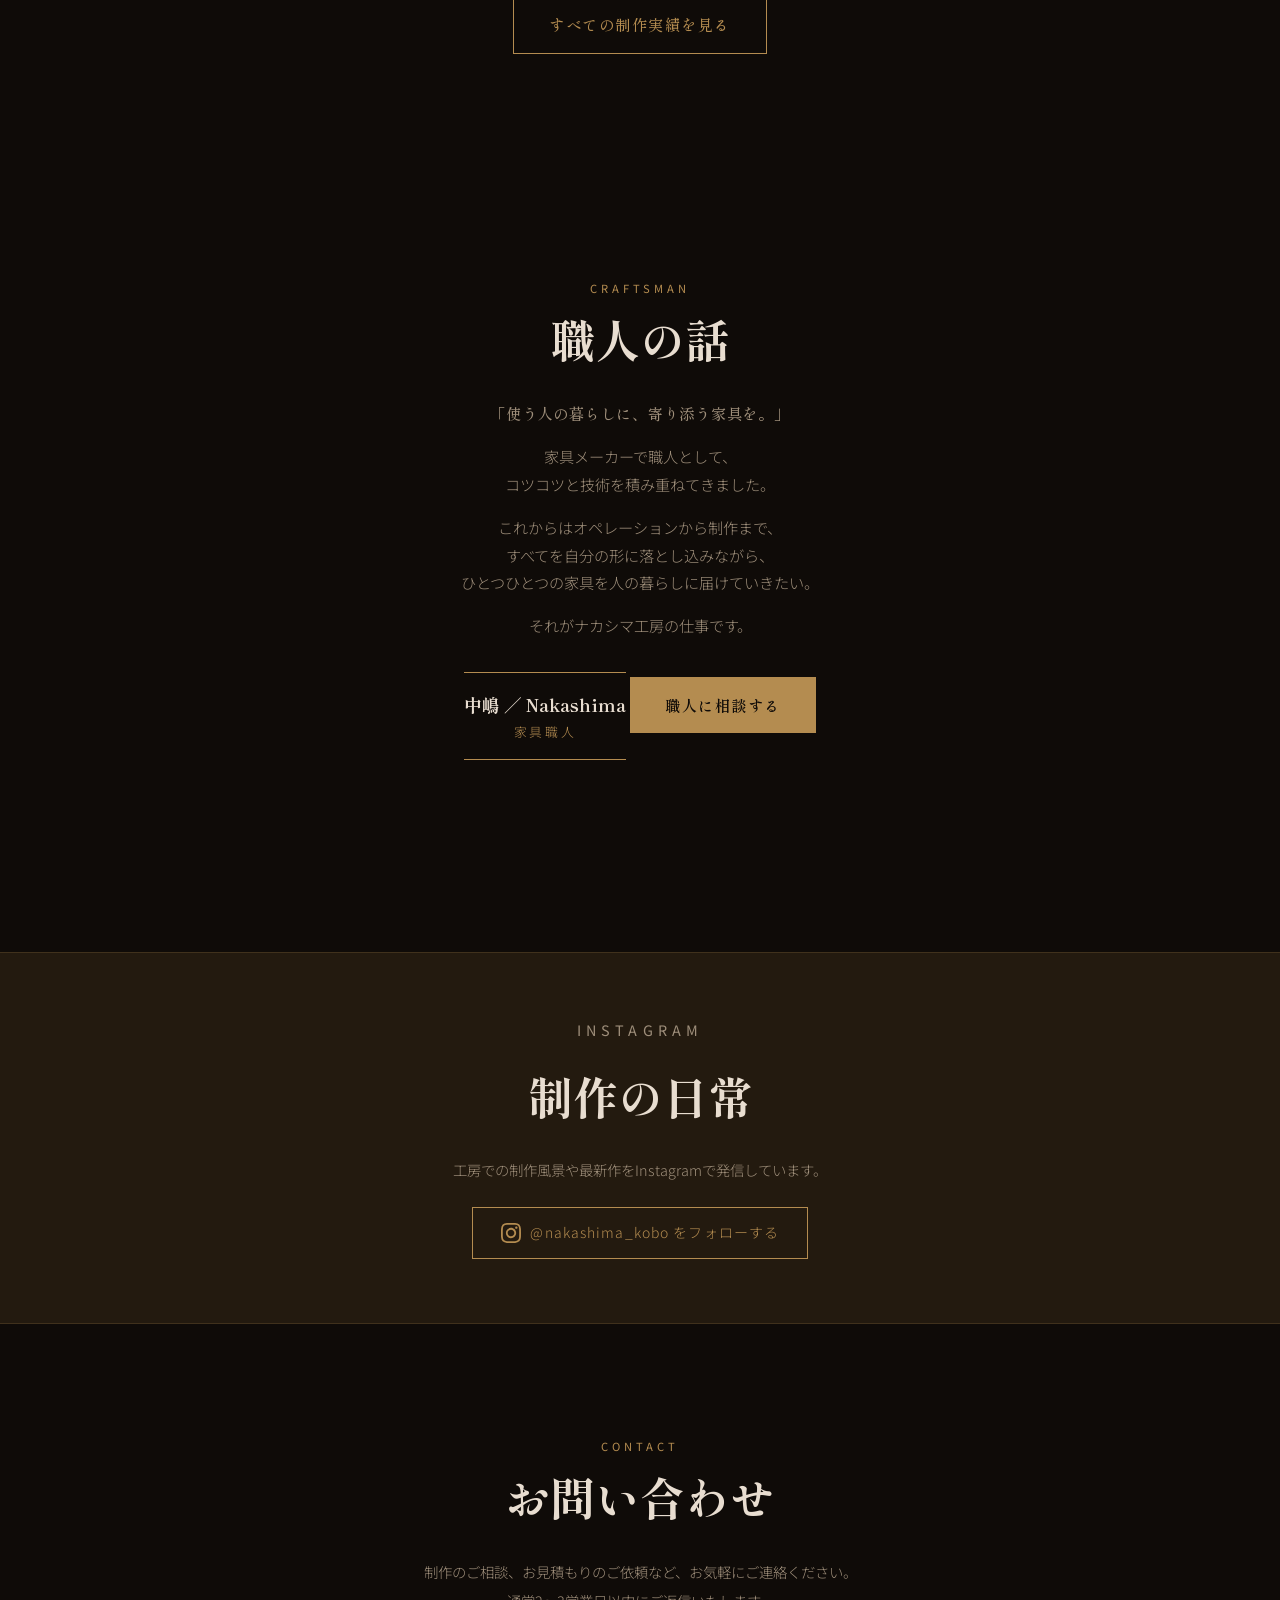
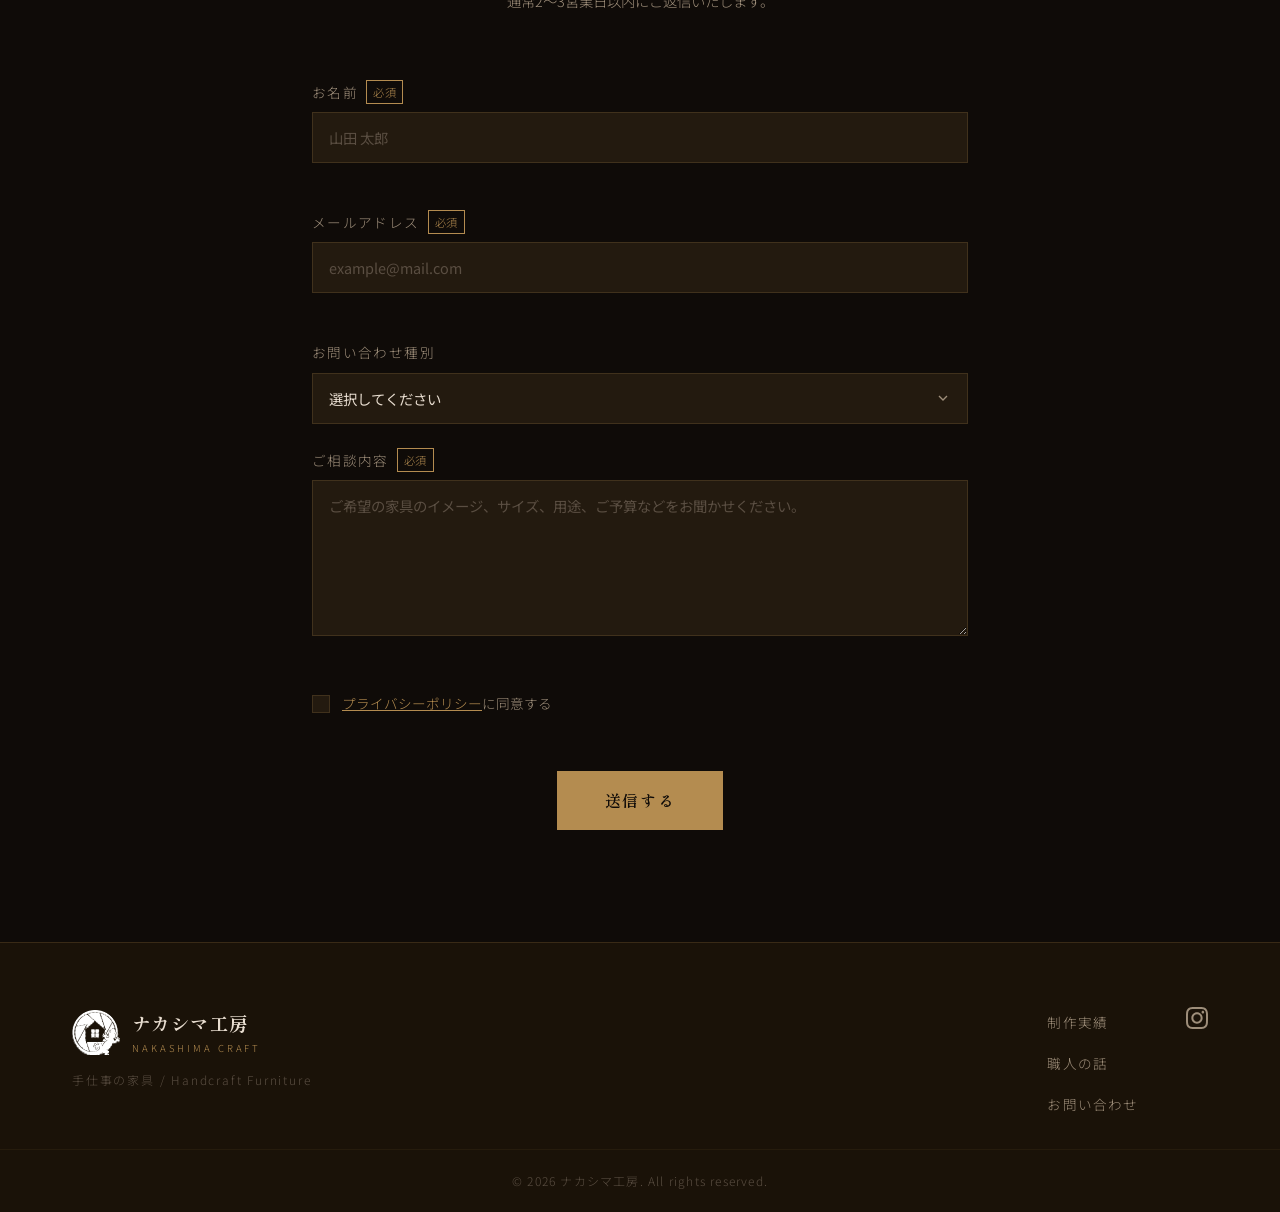
==== commit 40e01a66: "画像を許諾済み編集版に差し替え、ギャラリー再構成 - 旧 IMG_67XX.JPG 全削除、編集版 18枚を分かりやすい名前にリネーム - ヒーロー画像を counter_kitchen.png に変" ====
--- a/index.html
+++ b/index.html
@@ -3,7 +3,7 @@
 <head>
   <meta charset="UTF-8">
   <meta name="viewport" content="width=device-width, initial-scale=1.0">
-  <meta name="description" content="ナカシマ工房 - 熊本の家具職人による完全オーダーメイド家具。依頼主の想いをそのまま形にします。">
+  <meta name="description" content="ナカシマ工房 - 熊本の家具職人によるハンドメイド家具。依頼主の想いをそのまま形にします。">
   <title>ナカシマ工房 | 手仕事の家具</title>
   <link rel="stylesheet" href="css/style.css">
   <link rel="stylesheet" href="css/animations.css">
@@ -27,7 +27,6 @@
         <ul class="nav__list">
           <li><a href="gallery.html" class="nav__link">制作実績</a></li>
           <li><a href="#about" class="nav__link">職人の話</a></li>
-          <li><a href="#process" class="nav__link">制作の流れ</a></li>
           <li><a href="#contact" class="nav__link contact-btn">お問い合わせ</a></li>
         </ul>
       </nav>
@@ -41,69 +40,23 @@
 
   <!-- ヒーローセクション -->
   <section class="hero">
-    <img src="images/IMG_6784.JPG" alt="ナカシマ工房 施工事例" class="hero__bg-img">
+    <img src="images/counter_kitchen.png" alt="ナカシマ工房 施工事例" class="hero__bg-img">
     <div class="hero__gradient"></div>
     <div class="hero__inner">
       <div class="hero__content">
         <div class="hero__brand reveal-up">
-          <img src="images/logo_icon.png" alt="" class="hero__icon">
           <span class="hero__brand-name">ナカシマ工房</span>
         </div>
         <p class="hero__eyebrow reveal-up delay-1">CUSTOM ORDER FURNITURE</p>
-        <h1 class="hero__title reveal-up delay-1">
-          手でつくる<span class="title-period">。</span><br><span class="title-accent" style="white-space: nowrap;">暮らしに届ける<span class="title-period">。</span></span>
-        </h1>
-        <p class="hero__subtitle reveal-up delay-2">完全オーダーメイド ／ 熊本の家具工房</p>
+        <p class="hero__subtitle reveal-up delay-2">ハンドメイド ／ 熊本の家具工房</p>
         <div class="hero__cta reveal-up delay-3">
           <a href="gallery.html" class="btn btn--primary">制作実績を見る</a>
-          <a href="#contact" class="btn btn--outline">オーダーのご相談</a>
-        </div>
-      </div>
-    </div>
-  </section>
-
-
-  <!-- こだわりセクション -->
-  <section class="features">
-    <div class="features__inner">
-      <div class="features__header">
-        <p class="section-eyebrow">OUR CRAFT</p>
-        <h2 class="section-title section-title--center">ナカシマ工房のこだわり</h2>
-      </div>
-      <div class="features__grid">
-        <div class="feature-card reveal-up">
-          <div class="feature-card__icon">
-            <svg viewBox="0 0 64 64" xmlns="http://www.w3.org/2000/svg">
-              <path d="M32 8 C32 8, 20 20, 20 36 C20 44 25.4 50 32 50 C38.6 50 44 44 44 36 C44 20 32 8 32 8Z" fill="none" stroke="currentColor" stroke-width="1.5"/>
-              <path d="M26 36 Q32 28 38 36" fill="none" stroke="currentColor" stroke-width="1.5"/>
-            </svg>
-          </div>
-          <h3 class="feature-card__title">国産無垢材</h3>
-          <p class="feature-card__text">国内で丁寧に育てられた無垢材を厳選。木本来の質感と経年変化の美しさをお楽しみいただけます。</p>
-        </div>
-        <div class="feature-card reveal-up delay-1">
-          <div class="feature-card__icon">
-            <svg viewBox="0 0 64 64" xmlns="http://www.w3.org/2000/svg">
-              <circle cx="32" cy="32" r="22" fill="none" stroke="currentColor" stroke-width="1.5"/>
-              <path d="M22 32 L28 38 L42 26" fill="none" stroke="currentColor" stroke-width="1.5" stroke-linecap="round"/>
-            </svg>
-          </div>
-          <h3 class="feature-card__title">完全オーダーメイド</h3>
-          <p class="feature-card__text">サイズ・デザイン・素材・仕上げ、すべてをご要望通りに。既製品では叶えられない、唯一無二の家具を制作します。</p>
-        </div>
-        <div class="feature-card reveal-up delay-2">
-          <div class="feature-card__icon">
-            <svg viewBox="0 0 64 64" xmlns="http://www.w3.org/2000/svg">
-              <path d="M12 48 L32 16 L52 48" fill="none" stroke="currentColor" stroke-width="1.5" stroke-linejoin="round"/>
-              <path d="M20 36 L44 36" stroke="currentColor" stroke-width="1.5"/>
-            </svg>
-          </div>
-          <h3 class="feature-card__title">丁寧な仕上げ</h3>
-          <p class="feature-card__text">接合部のひとつひとつまで、職人の手で丁寧に仕上げます。長く使い続けられる、堅牢な構造と美しい表面仕上げ。</p>
-        </div>
-      </div>
-    </div>
-  </section>
+          <a href="#contact" class="btn btn--outline">制作のご相談</a>
+        </div>
+      </div>
+    </div>
+  </section>
+
 
   <!-- ギャラリー プレビュー -->
   <section class="gallery" id="gallery">
@@ -116,23 +69,23 @@
       <div class="gallery__grid" id="galleryGrid">
         <div class="gallery-item reveal-up" data-category="counter">
           <div class="gallery-item__img">
-            <img src="images/IMG_6765.JPG" alt="ルーバーカウンター" loading="lazy">
+            <img src="images/counter_shop.png" alt="店舗カウンター収納" loading="lazy">
           </div>
           <div class="gallery-item__info">
-            <h3 class="gallery-item__name">ルーバー天井カウンター</h3>
-          </div>
-        </div>
-        <div class="gallery-item reveal-up delay-1" data-category="counter">
+            <h3 class="gallery-item__name">店舗カウンター収納</h3>
+          </div>
+        </div>
+        <div class="gallery-item reveal-up delay-1" data-category="shelf">
           <div class="gallery-item__img">
-            <img src="images/IMG_6784.JPG" alt="バーカウンター" loading="lazy">
+            <img src="images/shelf_grid.png" alt="大型格子シェルフ" loading="lazy">
           </div>
           <div class="gallery-item__info">
-            <h3 class="gallery-item__name">無垢材バーカウンター</h3>
+            <h3 class="gallery-item__name">大型格子シェルフ</h3>
           </div>
         </div>
         <div class="gallery-item reveal-up delay-2" data-category="counter">
           <div class="gallery-item__img">
-            <img src="images/IMG_6778.JPG" alt="カフェテーブル" loading="lazy">
+            <img src="images/table_cafe.png" alt="カフェ用ダイニングテーブル" loading="lazy">
           </div>
           <div class="gallery-item__info">
             <h3 class="gallery-item__name">カフェ用ダイニングテーブル</h3>
@@ -155,61 +108,18 @@
           <p class="about__lead">
             「使う人の暮らしに、寄り添う家具を。」
           </p>
-          <p>木と向き合い、依頼主の想いをそのまま形にする。<br>それがナカシマ工房の仕事です。</p>
-          <p>手仕事ならではの温もりと存在感。<br>完全オーダーメイドで、あなただけの一品を。</p>
-          <p>木の種類から仕上げまで、<br>丁寧にご相談しながら制作いたします。</p>
+          <p>家具メーカーで職人として、<br>コツコツと技術を積み重ねてきました。</p>
+          <p>これからはオペレーションから制作まで、<br>すべてを自分の形に落とし込みながら、<br>ひとつひとつの家具を人の暮らしに届けていきたい。</p>
+          <p>それがナカシマ工房の仕事です。</p>
         </div>
         <div class="about__signature">
-          <span class="signature-name">中島 ／ Nakashima</span>
+          <span class="signature-name">中嶋 ／ Nakashima</span>
           <span class="signature-role">家具職人</span>
         </div>
         <a href="#contact" class="btn btn--primary">職人に相談する</a>
       </div>
       <div class="about__photo">
         <!-- 職人の画像をここに追加 -->
-      </div>
-    </div>
-  </section>
-
-  <!-- 制作の流れ -->
-  <section class="process" id="process">
-    <div class="process__inner">
-      <div class="process__header">
-        <p class="section-eyebrow">HOW IT WORKS</p>
-        <h2 class="section-title section-title--center">制作の流れ</h2>
-      </div>
-      <div class="process__steps">
-        <div class="process-step reveal-up">
-          <div class="step-num">01</div>
-          <div class="step-content">
-            <h3>ご相談・ヒアリング</h3>
-            <p>まずはお問い合わせフォームまたはSNSよりご連絡ください。ご希望のイメージ・サイズ・用途・予算などをお聞きします。</p>
-          </div>
-        </div>
-        <div class="process-connector"></div>
-        <div class="process-step reveal-up delay-1">
-          <div class="step-num">02</div>
-          <div class="step-content">
-            <h3>お見積もり</h3>
-            <p>ヒアリング内容をもとに、素材や工程を確認しながらお見積もりをお出しします。ご納得いただいてから制作に入ります。</p>
-          </div>
-        </div>
-        <div class="process-connector"></div>
-        <div class="process-step reveal-up delay-2">
-          <div class="step-num">03</div>
-          <div class="step-content">
-            <h3>制作</h3>
-            <p>職人が一つひとつ手作業で制作します。制作中の状況もご希望があればお伝えします。</p>
-          </div>
-        </div>
-        <div class="process-connector"></div>
-        <div class="process-step reveal-up delay-3">
-          <div class="step-num">04</div>
-          <div class="step-content">
-            <h3>納品・アフターケア</h3>
-            <p>完成後、納品いたします。お届け後のメンテナンスについても丁寧にご案内します。長くご愛用いただけるようサポートします。</p>
-          </div>
-        </div>
       </div>
     </div>
   </section>
@@ -237,7 +147,7 @@
       <div class="contact__header">
         <p class="section-eyebrow">CONTACT</p>
         <h2 class="section-title section-title--center">お問い合わせ</h2>
-        <p class="contact__lead">オーダーのご相談、見積もりのご依頼など、お気軽にご連絡ください。<br>通常2〜3営業日以内にご返信いたします。</p>
+        <p class="contact__lead">制作のご相談、お見積もりのご依頼など、お気軽にご連絡ください。<br>通常2〜3営業日以内にご返信いたします。</p>
       </div>
       <form class="contact-form" id="contactForm" novalidate>
         <div class="form-group">
@@ -254,7 +164,7 @@
           <label for="inquiry-type" class="form-label">お問い合わせ種別</label>
           <select id="inquiry-type" name="inquiry-type" class="form-input form-select">
             <option value="">選択してください</option>
-            <option value="order">オーダー家具のご相談</option>
+            <option value="order">家具制作のご相談</option>
             <option value="estimate">お見積もり依頼</option>
             <option value="other">その他</option>
           </select>
@@ -306,7 +216,6 @@
         <ul>
           <li><a href="gallery.html">制作実績</a></li>
           <li><a href="#about">職人の話</a></li>
-          <li><a href="#process">制作の流れ</a></li>
           <li><a href="#contact">お問い合わせ</a></li>
         </ul>
       </nav>
--- a/css/style.css
+++ b/css/style.css
@@ -292,7 +292,7 @@
   position: relative;
   overflow: hidden;
   display: flex;
-  align-items: flex-end;
+  align-items: center;
 }
 
 
@@ -311,12 +311,18 @@
   inset: 0;
   z-index: 1;
   background:
+    radial-gradient(
+      ellipse at 50% 55%,
+      rgba(15, 11, 8, 0.25) 0%,
+      rgba(15, 11, 8, 0.55) 45%,
+      rgba(15, 11, 8, 0.85) 80%
+    ),
     linear-gradient(
       to bottom,
-      rgba(15, 11, 8, 0.4) 0%,
-      rgba(15, 11, 8, 0.3) 40%,
-      rgba(15, 11, 8, 0.6) 65%,
-      rgba(15, 11, 8, 0.95) 88%,
+      rgba(15, 11, 8, 0.35) 0%,
+      rgba(15, 11, 8, 0.2) 35%,
+      rgba(15, 11, 8, 0.6) 75%,
+      rgba(15, 11, 8, 0.95) 92%,
       var(--color-bg) 100%
     );
 }
@@ -326,12 +332,12 @@
   z-index: 2;
   max-width: var(--max-width);
   margin: 0 auto;
-  padding: 0 3rem 5rem;
+  padding: 0 3rem;
   width: 100%;
   height: 100%;
   display: flex;
   flex-direction: column;
-  justify-content: flex-end;
+  justify-content: center;
   align-items: center;
   text-align: center;
 }
@@ -360,34 +366,43 @@
   display: flex;
   align-items: center;
   justify-content: center;
-  gap: 1rem;
-  margin-bottom: 1.5rem;
+  gap: 1.5rem;
+  margin-bottom: 2rem;
 }
 
 .hero__icon {
-  width: 70px;
+  width: clamp(80px, 8vw, 120px);
   height: auto;
-  filter: brightness(0) invert(1);
-  opacity: 0.9;
+  filter:
+    brightness(0) invert(1)
+    blur(0.4px)
+    drop-shadow(0 0 1px rgba(255, 255, 255, 0.35));
+  opacity: 0.92;
+  image-rendering: auto;
+  -webkit-backface-visibility: hidden;
+  backface-visibility: hidden;
+  transform: translateZ(0);
 }
 
 .hero__brand-name {
   font-family: 'Zen Old Mincho', serif;
-  font-size: clamp(1.8rem, 3.5vw, 2.8rem);
+  font-size: clamp(2.8rem, 6vw, 5rem);
   font-weight: 900;
   color: #fff;
-  letter-spacing: 0.15em;
-  padding-left: 0.15em;
+  letter-spacing: 0.18em;
+  padding-left: 0.18em;
+  line-height: 1;
+  text-shadow: 0 2px 24px rgba(0, 0, 0, 0.4);
 }
 
 .hero__eyebrow {
-  font-size: 0.7rem;
+  font-size: clamp(0.8rem, 1vw, 0.95rem);
   font-weight: 400;
-  letter-spacing: 0.4em;
-  padding-left: 0.2em;
+  letter-spacing: 0.5em;
+  padding-left: 0.25em;
   color: var(--color-gold);
   text-transform: uppercase;
-  margin-bottom: 1.5rem;
+  margin-bottom: 2.25rem;
   display: block;
 }
 
@@ -410,10 +425,10 @@
 
 .hero__subtitle {
   font-family: var(--font-mincho);
-  font-size: clamp(0.85rem, 1.2vw, 1rem);
-  color: rgba(255, 255, 255, 0.6);
-  letter-spacing: 0.2em;
-  margin-bottom: 2.5rem;
+  font-size: clamp(1rem, 1.4vw, 1.2rem);
+  color: rgba(255, 255, 255, 0.78);
+  letter-spacing: 0.25em;
+  margin-bottom: 3rem;
 }
 
 .hero__cta {
@@ -1277,7 +1292,17 @@
   }
 
   .hero__brand {
-    display: none;
+    gap: 0.9rem;
+    margin-bottom: 1.5rem;
+  }
+
+  .hero__icon {
+    width: 56px;
+  }
+
+  .hero__brand-name {
+    font-size: clamp(1.9rem, 7vw, 2.6rem);
+    letter-spacing: 0.12em;
   }
 
   /* ヒーロー スマホ対応 */
@@ -1293,27 +1318,30 @@
 
   .hero__gradient {
     background:
+      radial-gradient(
+        ellipse at 50% 50%,
+        rgba(15, 11, 8, 0.35) 0%,
+        rgba(15, 11, 8, 0.65) 60%,
+        rgba(15, 11, 8, 0.9) 100%
+      ),
       linear-gradient(
         to bottom,
-        rgba(15, 11, 8, 0.5) 0%,
-        rgba(15, 11, 8, 0.4) 40%,
-        rgba(15, 11, 8, 0.7) 65%,
-        rgba(15, 11, 8, 0.95) 85%,
+        rgba(15, 11, 8, 0.45) 0%,
+        rgba(15, 11, 8, 0.3) 40%,
+        rgba(15, 11, 8, 0.7) 70%,
+        rgba(15, 11, 8, 0.95) 88%,
         var(--color-bg) 100%
       );
   }
 
   .hero__inner {
-    padding: 0 1.5rem 3rem;
-  }
-
-  .hero__title {
-    font-size: clamp(2rem, 8vw, 3rem);
+    padding: 0 1.5rem;
   }
 
   .hero__subtitle {
-    font-size: 0.8rem;
-    letter-spacing: 0.15em;
+    font-size: 0.85rem;
+    letter-spacing: 0.18em;
+    margin-bottom: 2rem;
   }
 
   .hero__cta {
@@ -1322,8 +1350,9 @@
   }
 
   .hero__eyebrow {
-    font-size: 0.6rem;
-    margin-bottom: 1rem;
+    font-size: 0.65rem;
+    letter-spacing: 0.4em;
+    margin-bottom: 1.25rem;
   }
 
   /* その他 スマホ対応 */
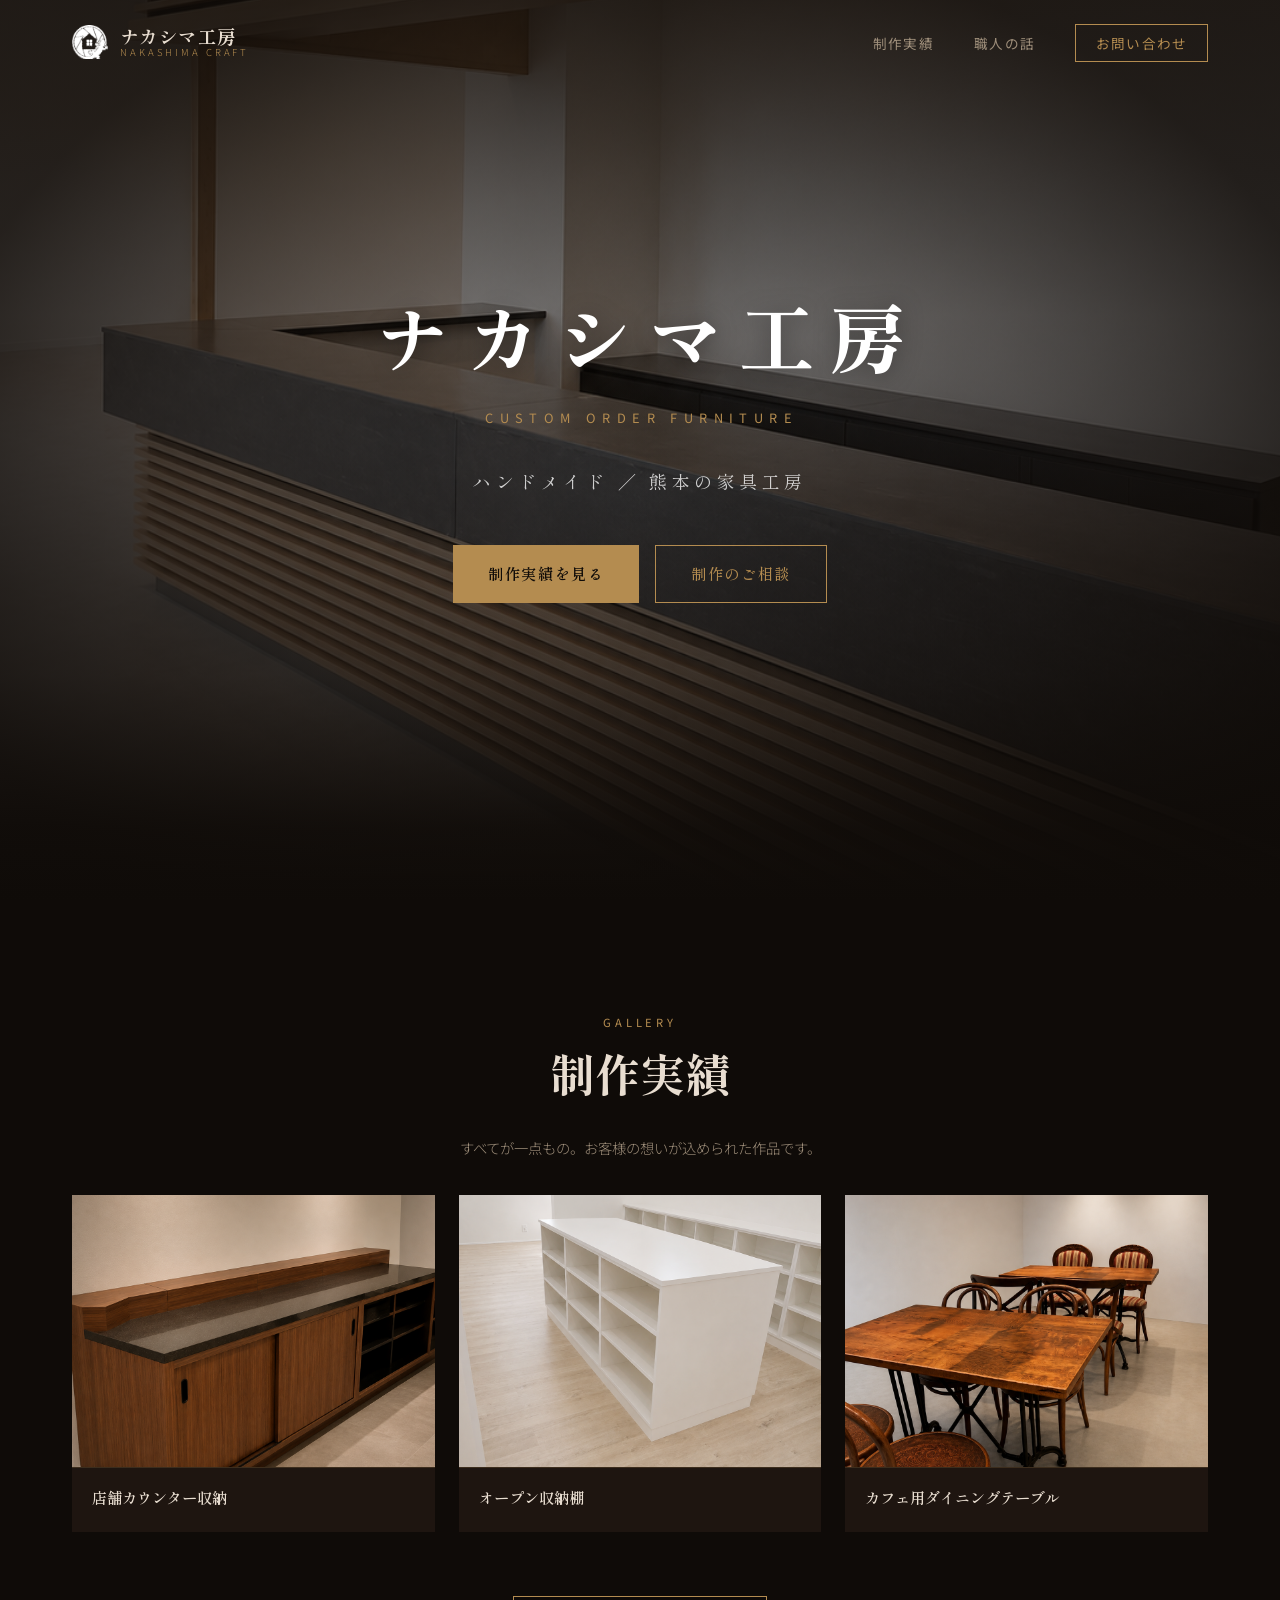
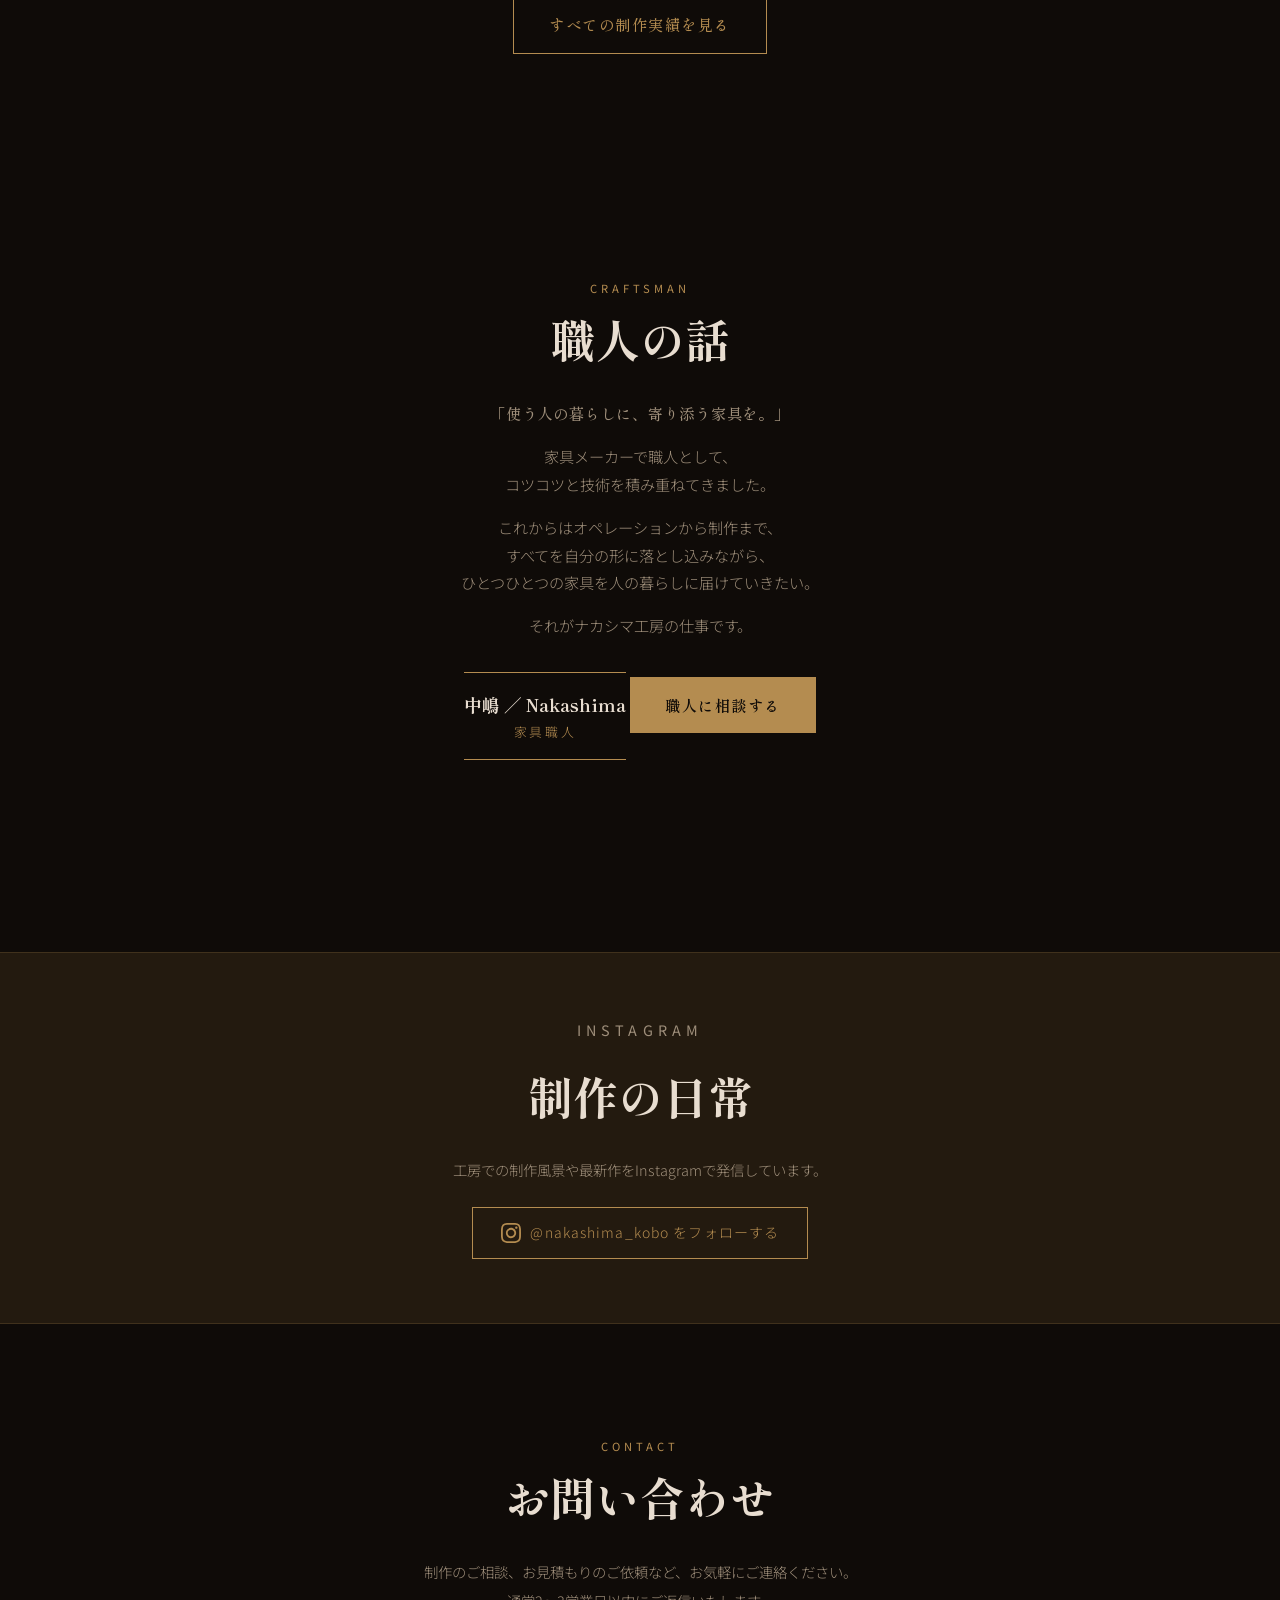
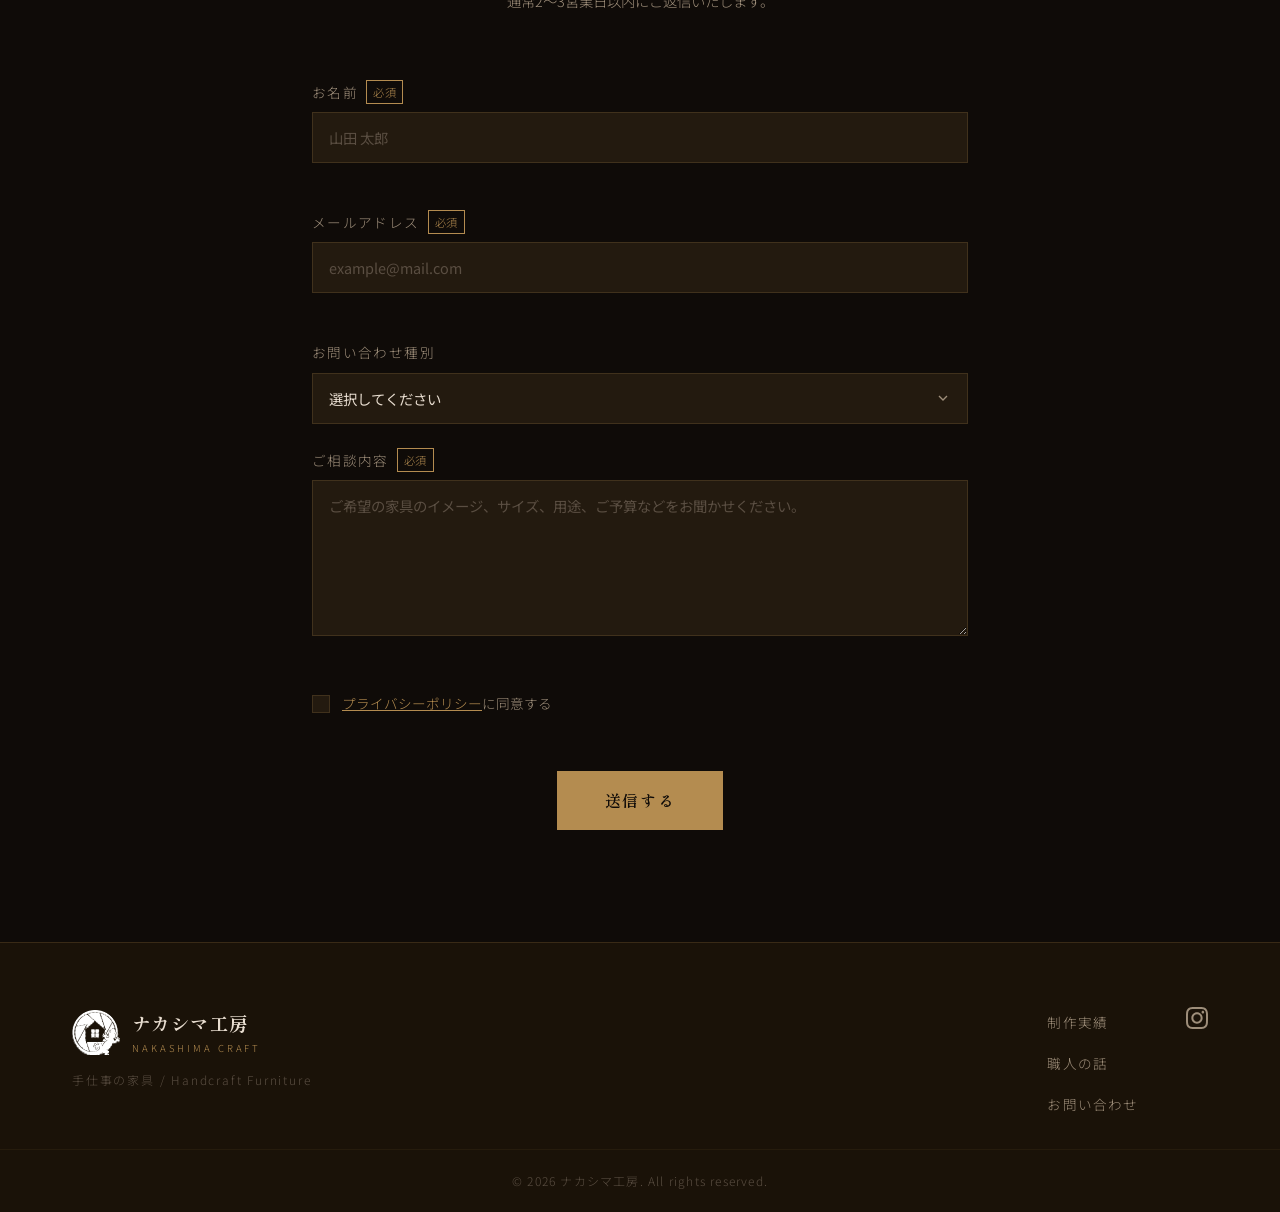
==== commit 96460bde: "「大型格子シェルフ」→「オープン収納棚」に名称変更 Co-Authored-By: Claude Opus 4.7 (1M context) <noreply@anthropic.com>" ====
--- a/index.html
+++ b/index.html
@@ -77,10 +77,10 @@
         </div>
         <div class="gallery-item reveal-up delay-1" data-category="shelf">
           <div class="gallery-item__img">
-            <img src="images/shelf_grid.png" alt="大型格子シェルフ" loading="lazy">
+            <img src="images/shelf_grid.png" alt="オープン収納棚" loading="lazy">
           </div>
           <div class="gallery-item__info">
-            <h3 class="gallery-item__name">大型格子シェルフ</h3>
+            <h3 class="gallery-item__name">オープン収納棚</h3>
           </div>
         </div>
         <div class="gallery-item reveal-up delay-2" data-category="counter">
--- a/css/animations.css
+++ b/css/animations.css
@@ -26,6 +26,12 @@
 .reveal-up.in-view,
 .reveal-left.in-view,
 .reveal-right.in-view {
+  opacity: 1;
+  transform: translate(0);
+}
+
+/* JS未実行/遅延時のフォールバック：ヒーローのブランド名は常に表示 */
+.hero__brand.reveal-up {
   opacity: 1;
   transform: translate(0);
 }
